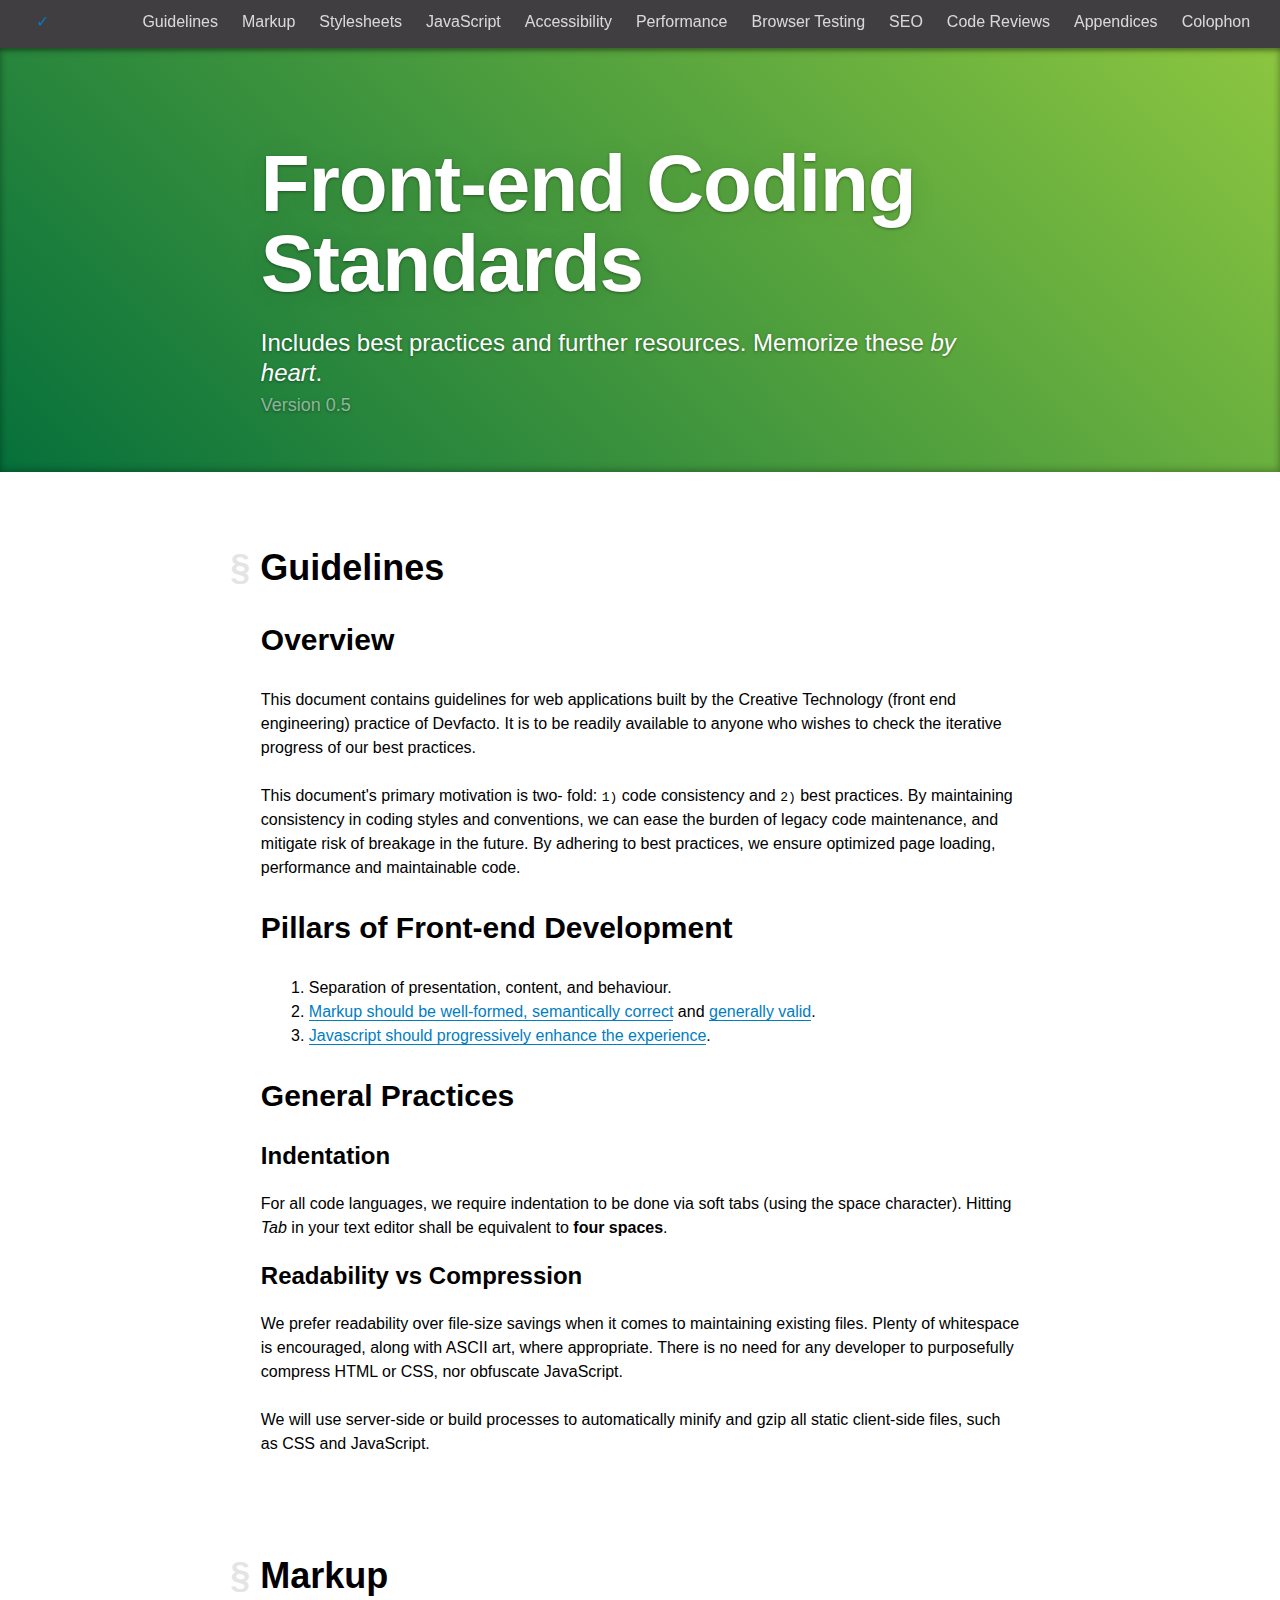
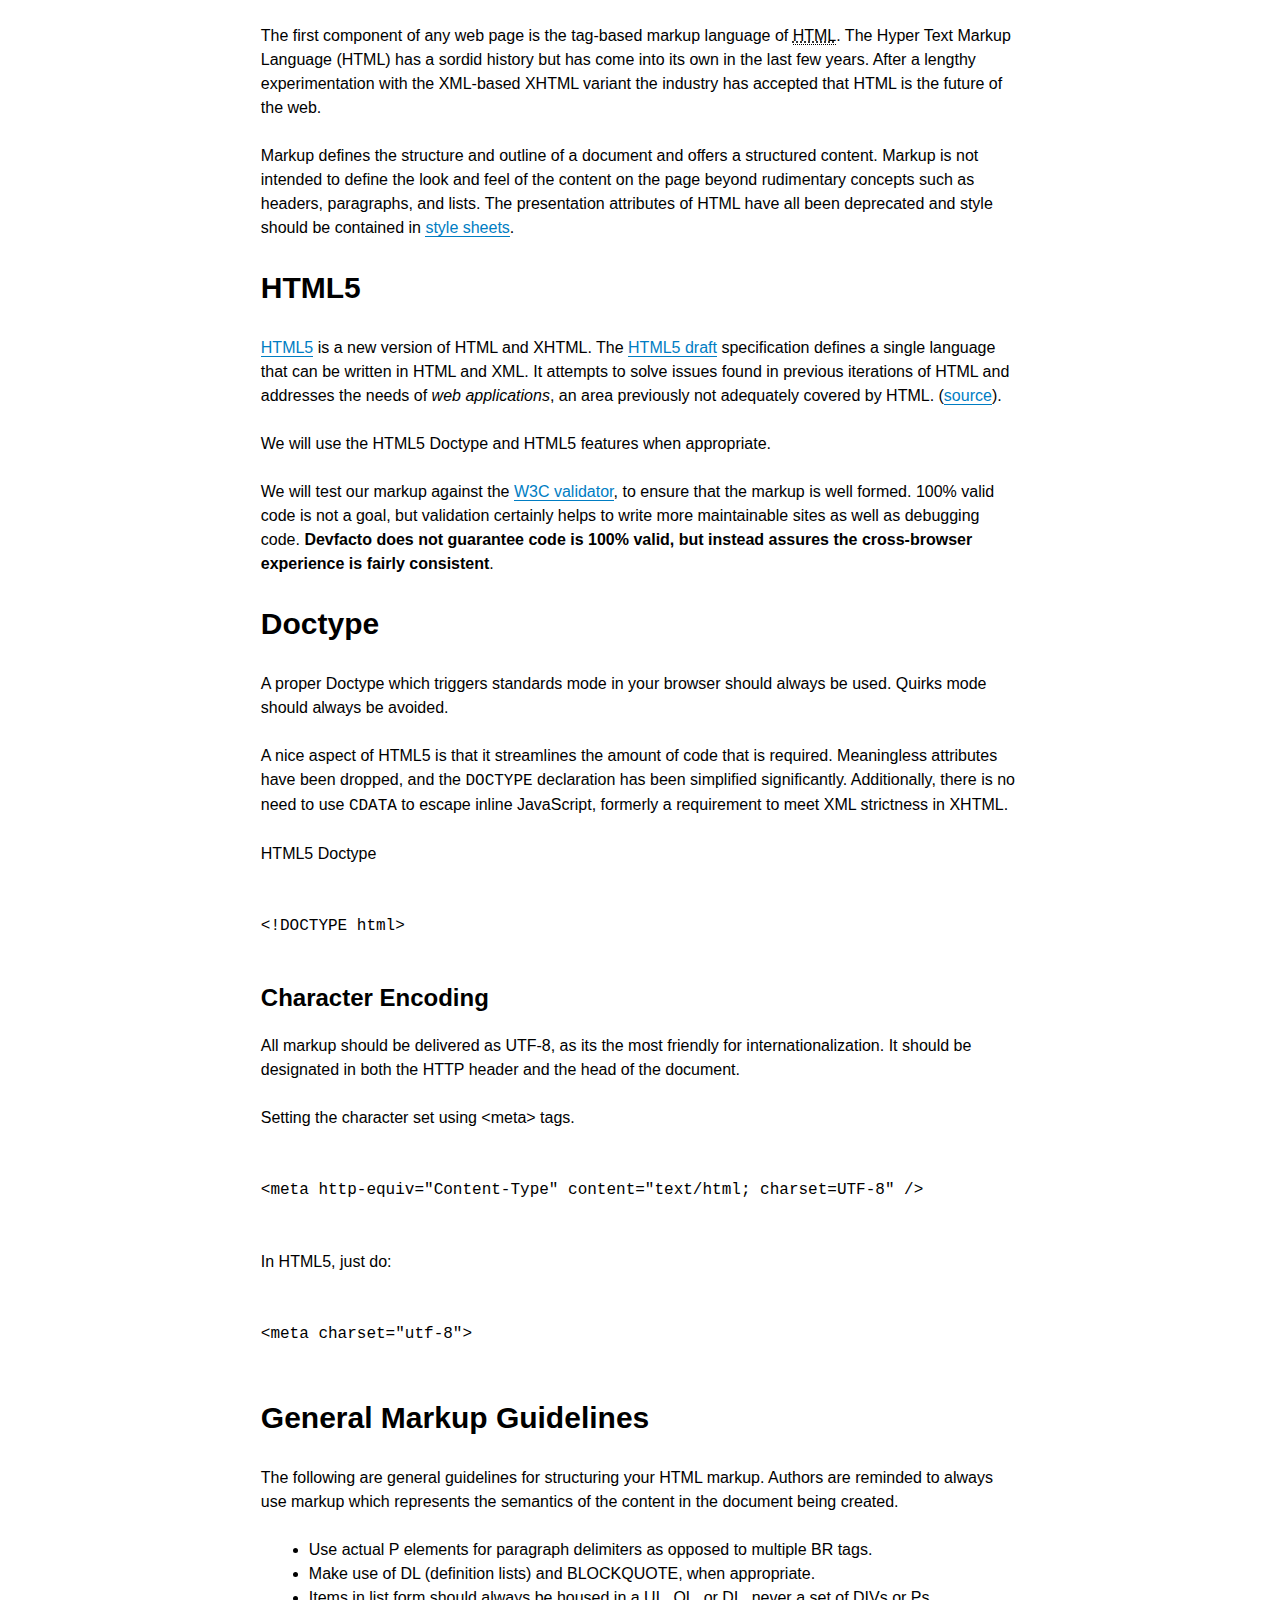
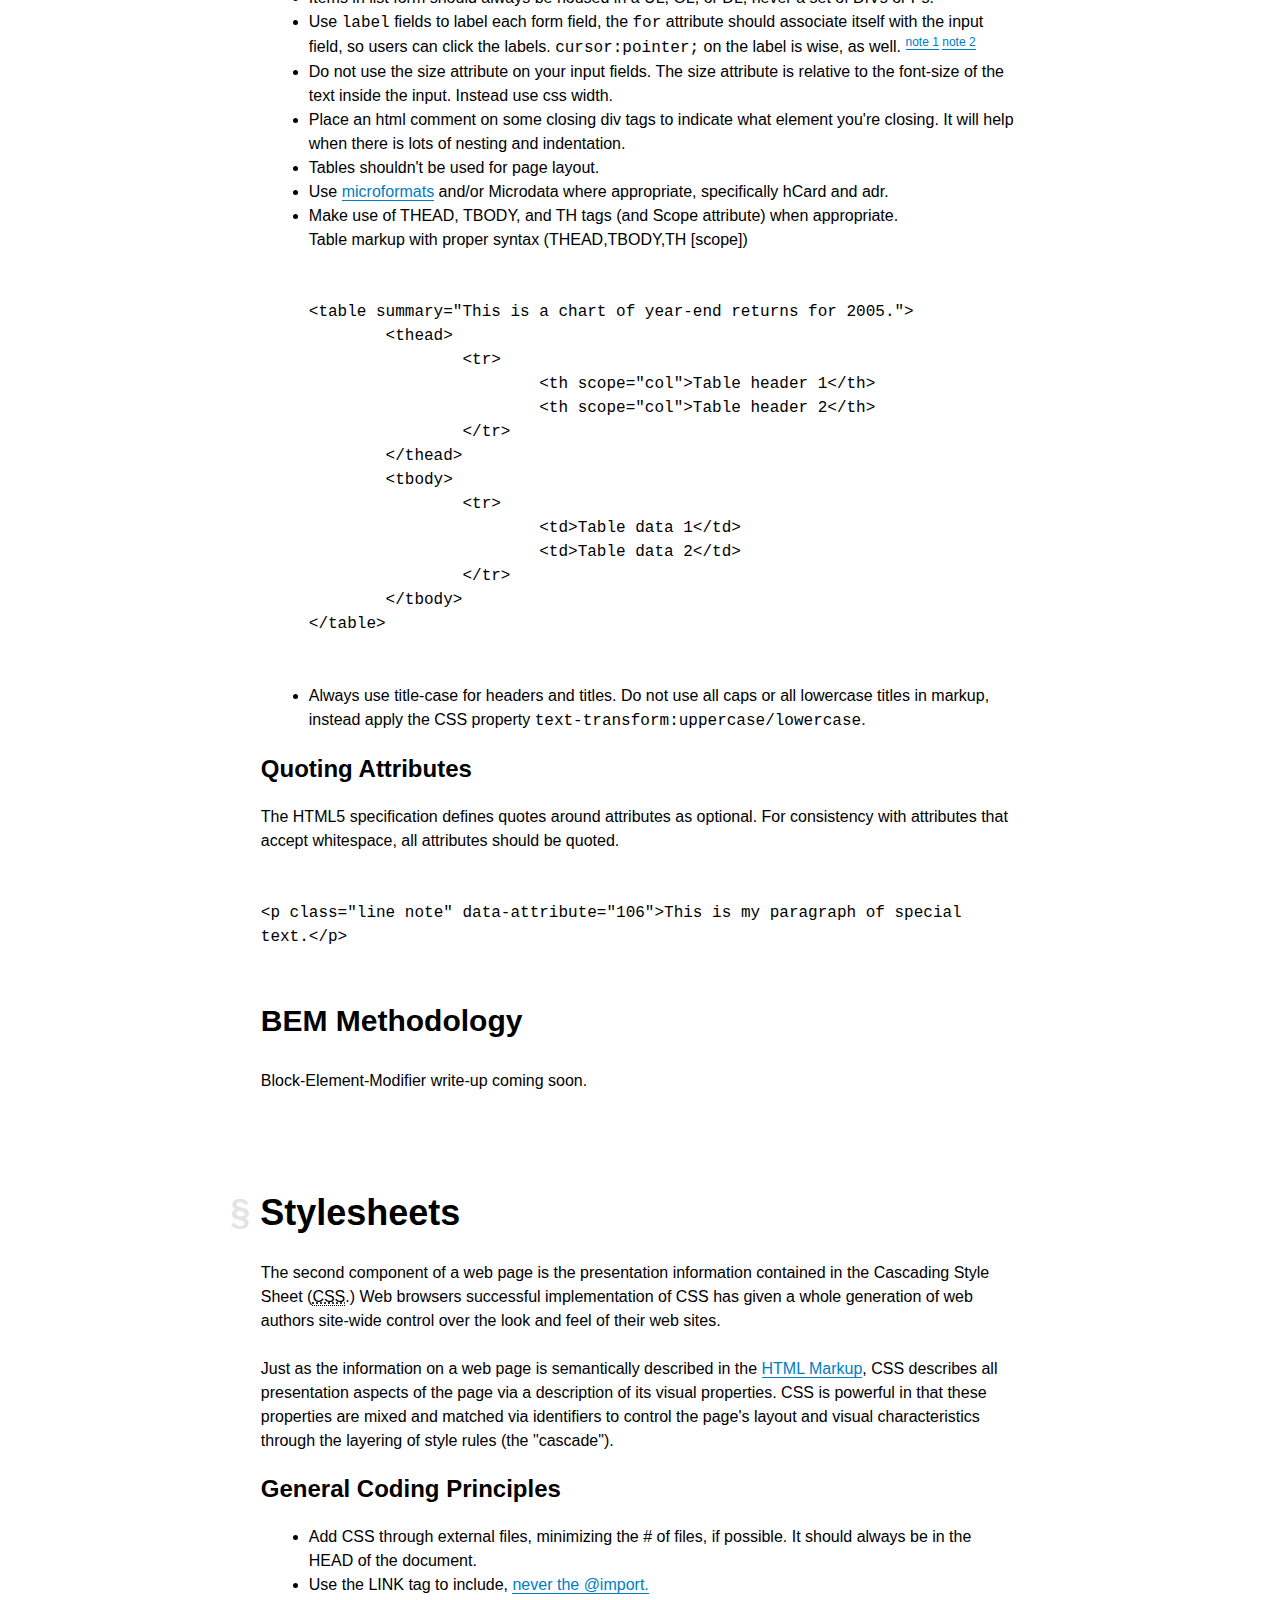
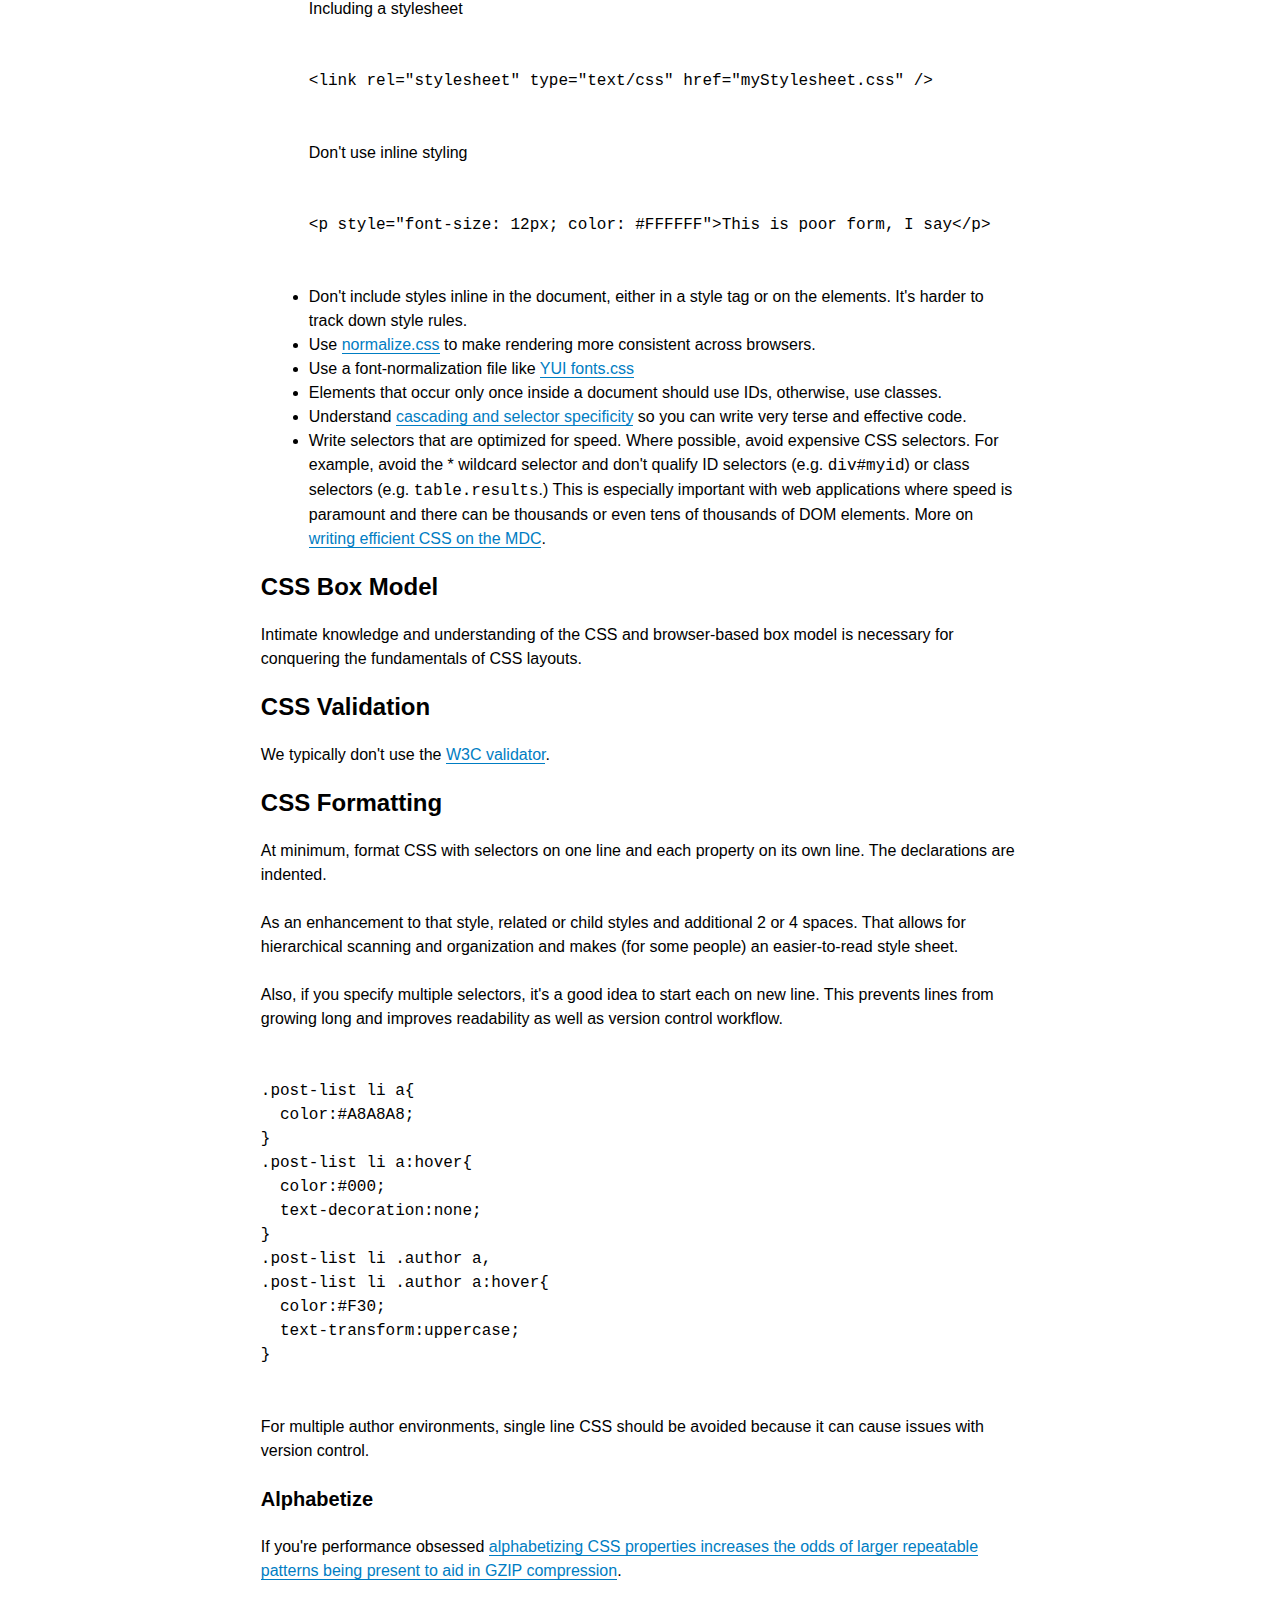
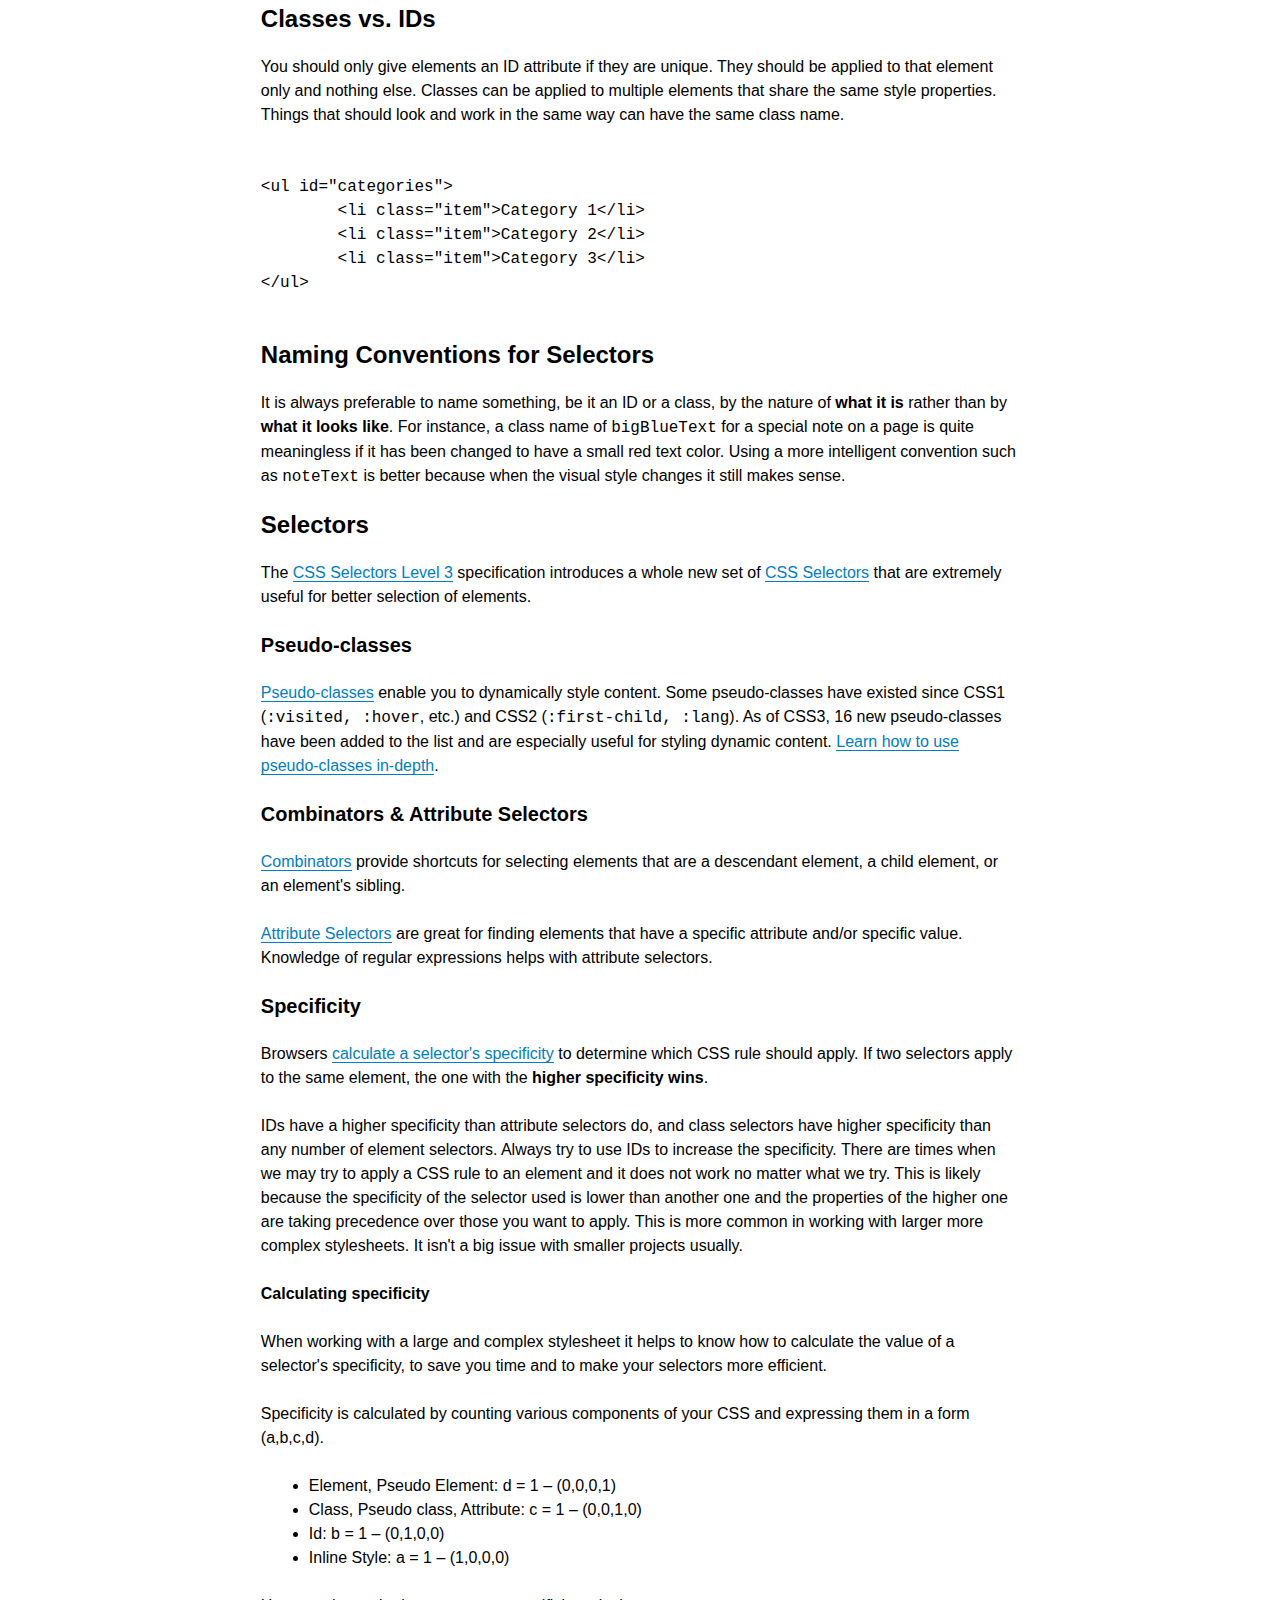
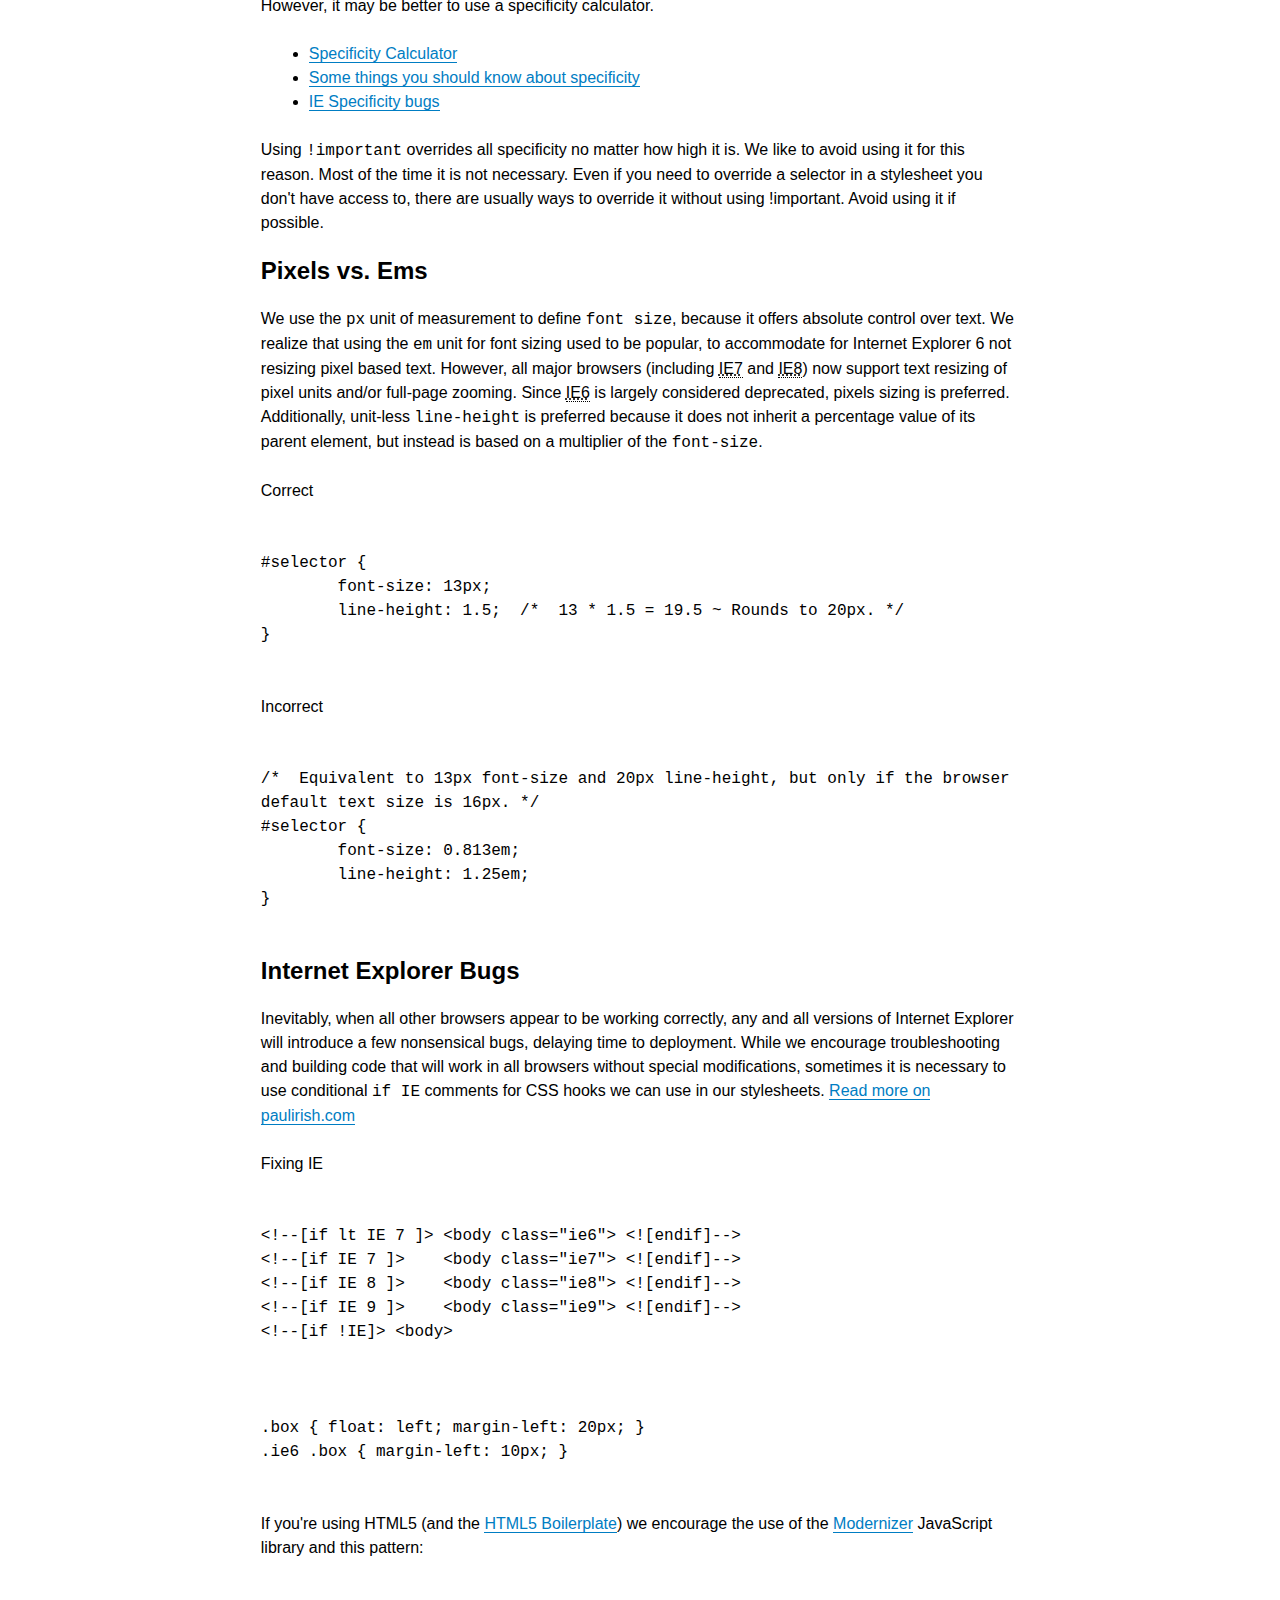
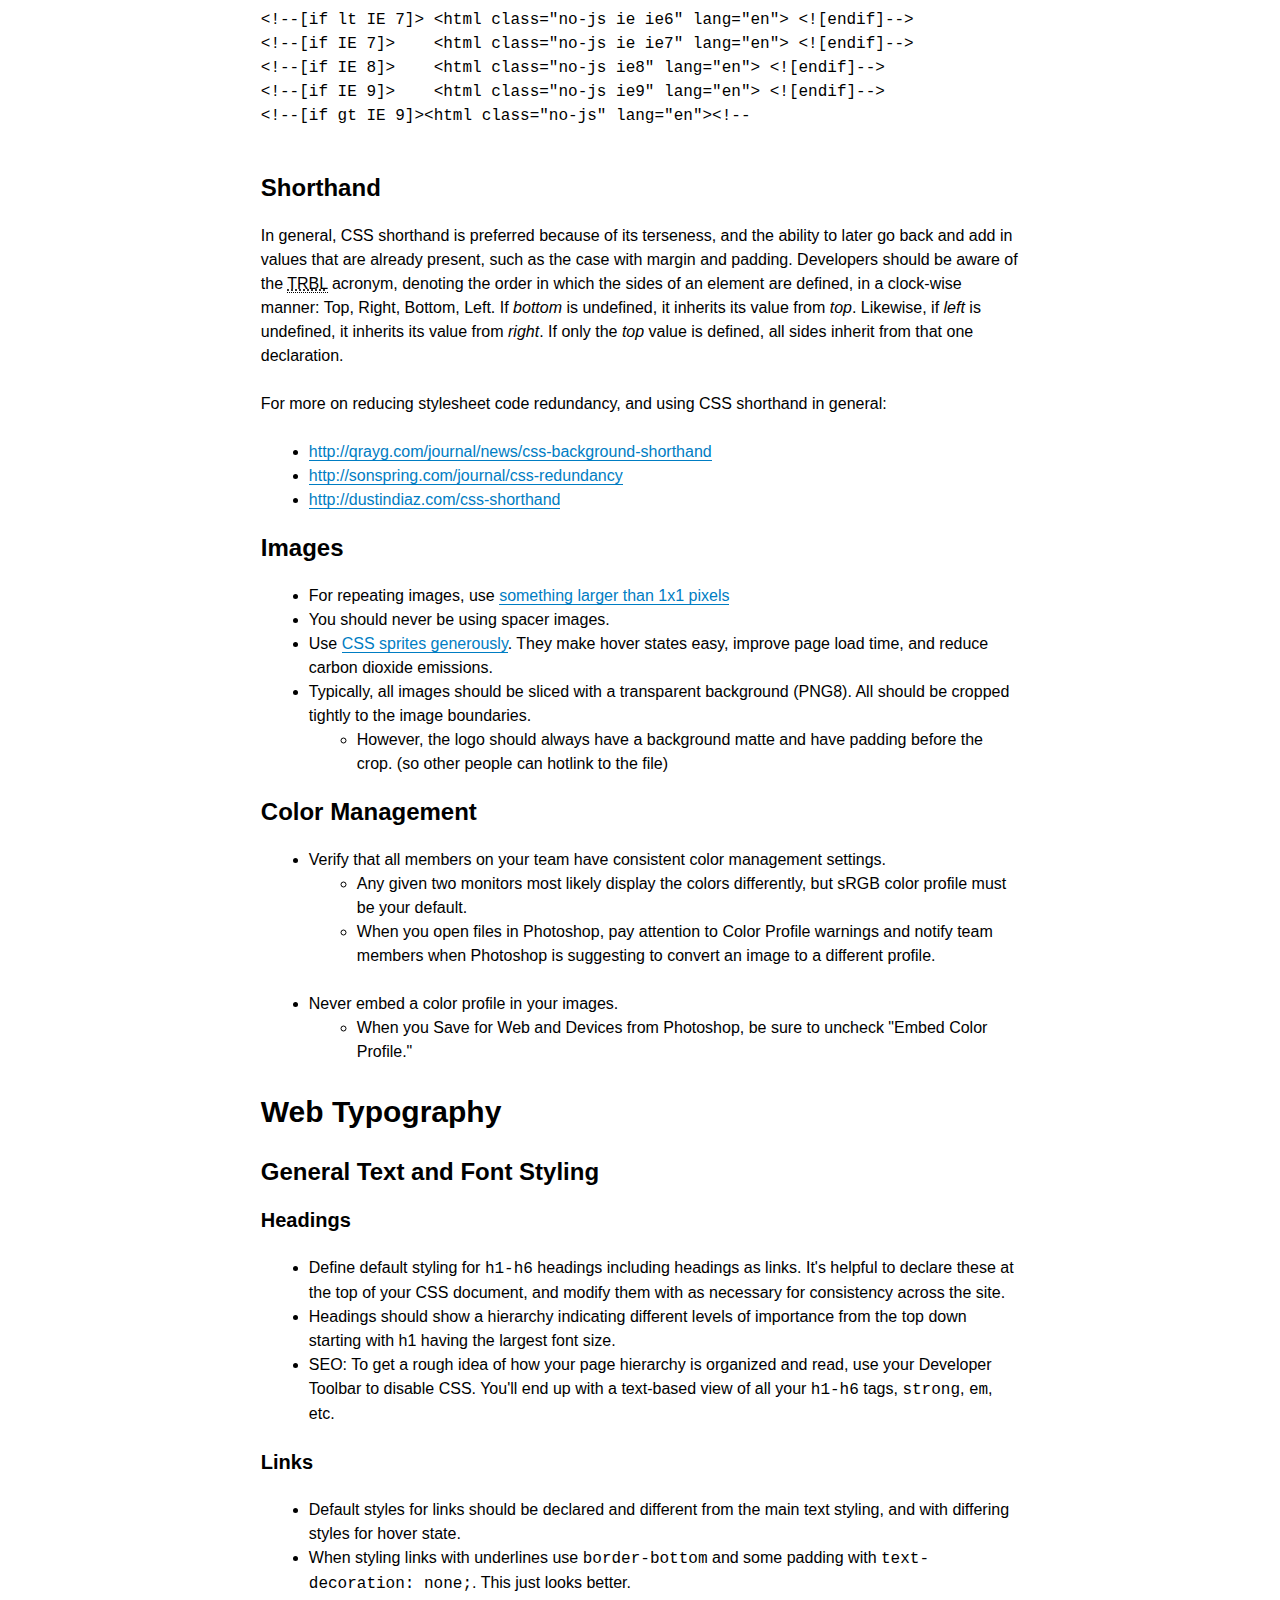
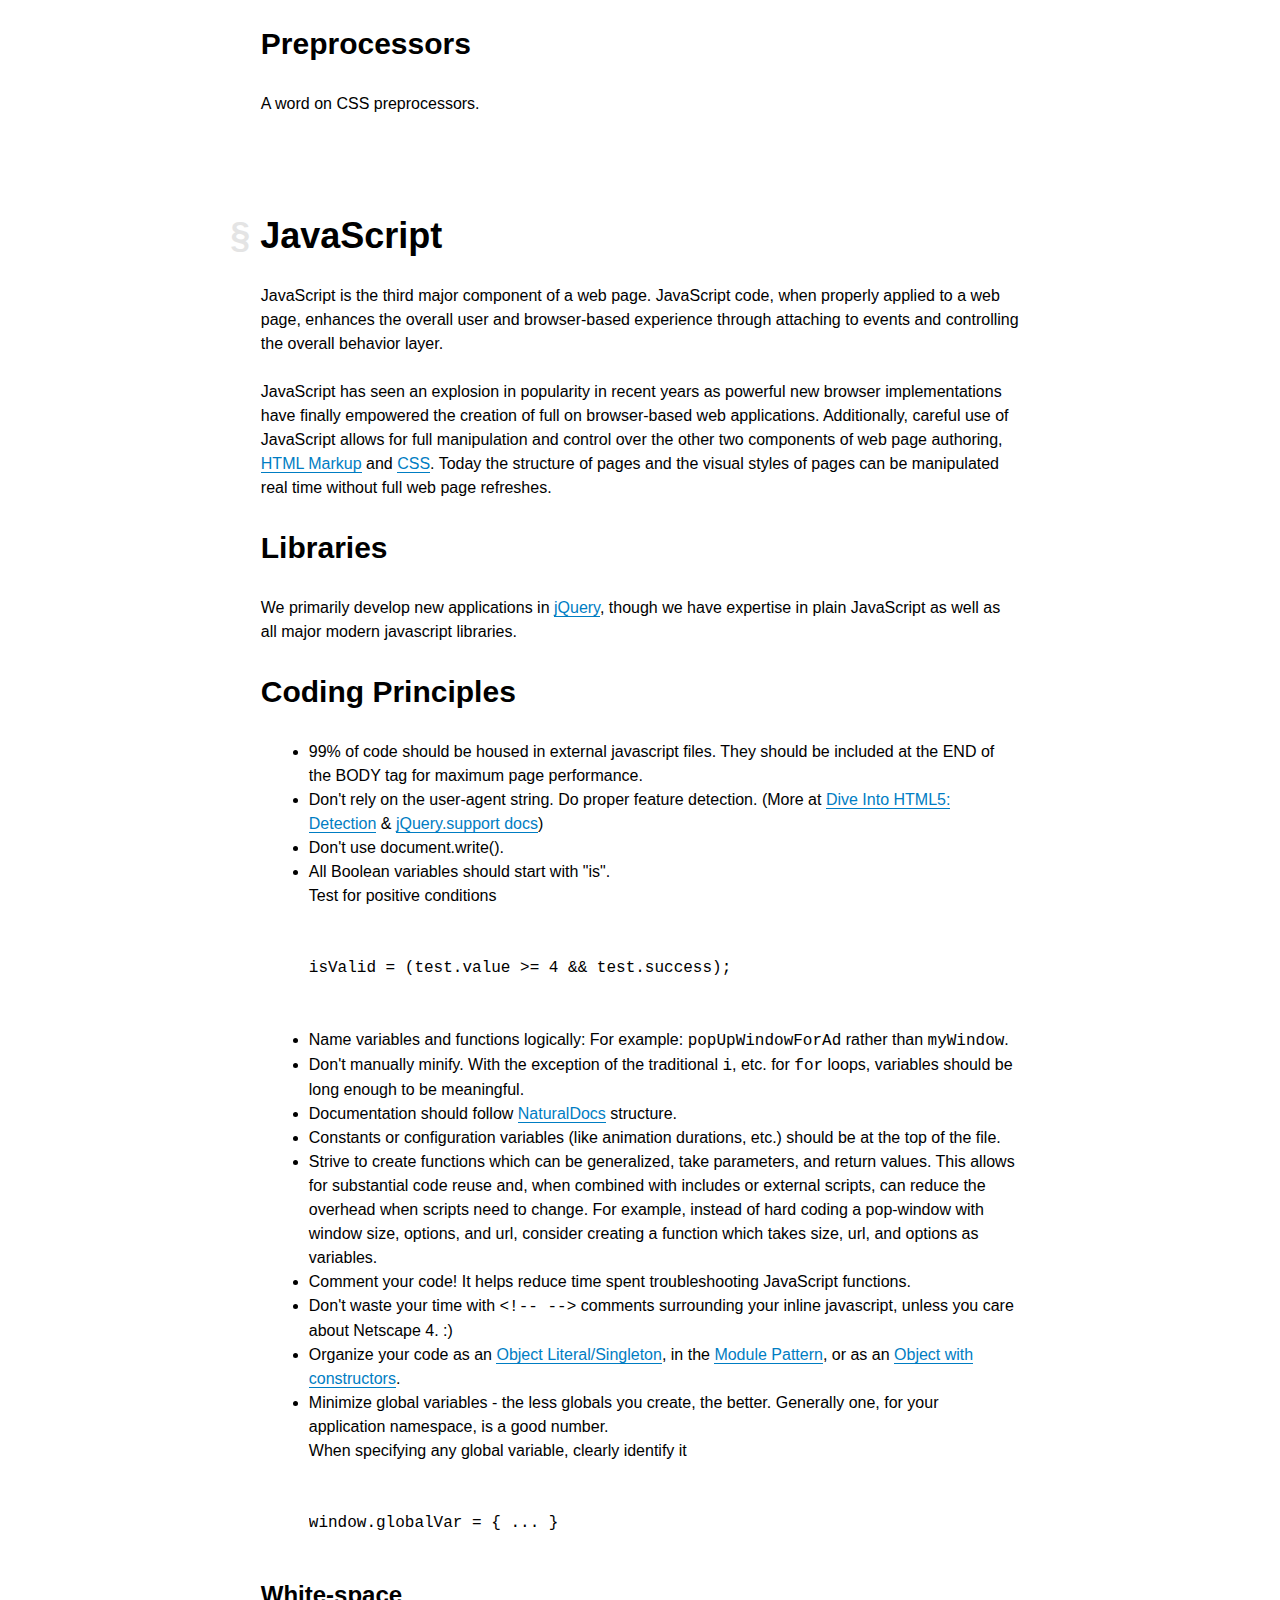
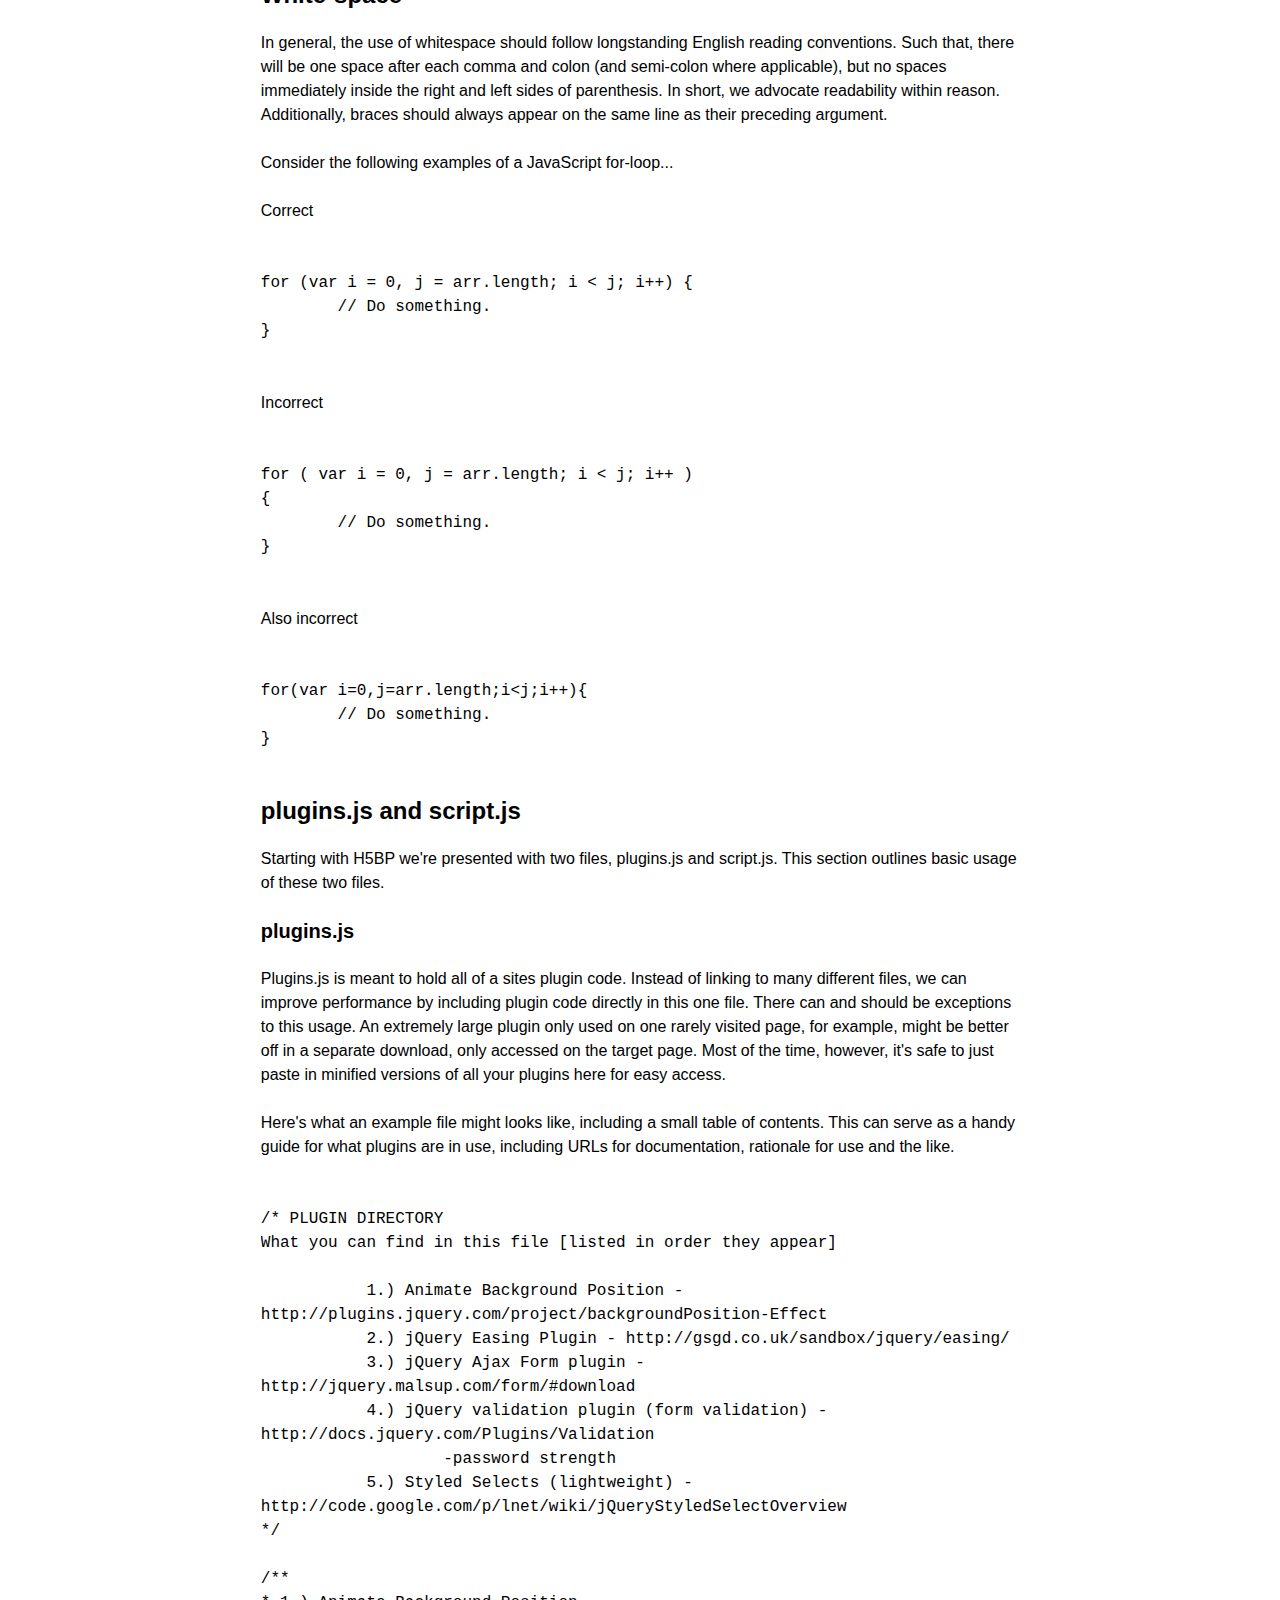
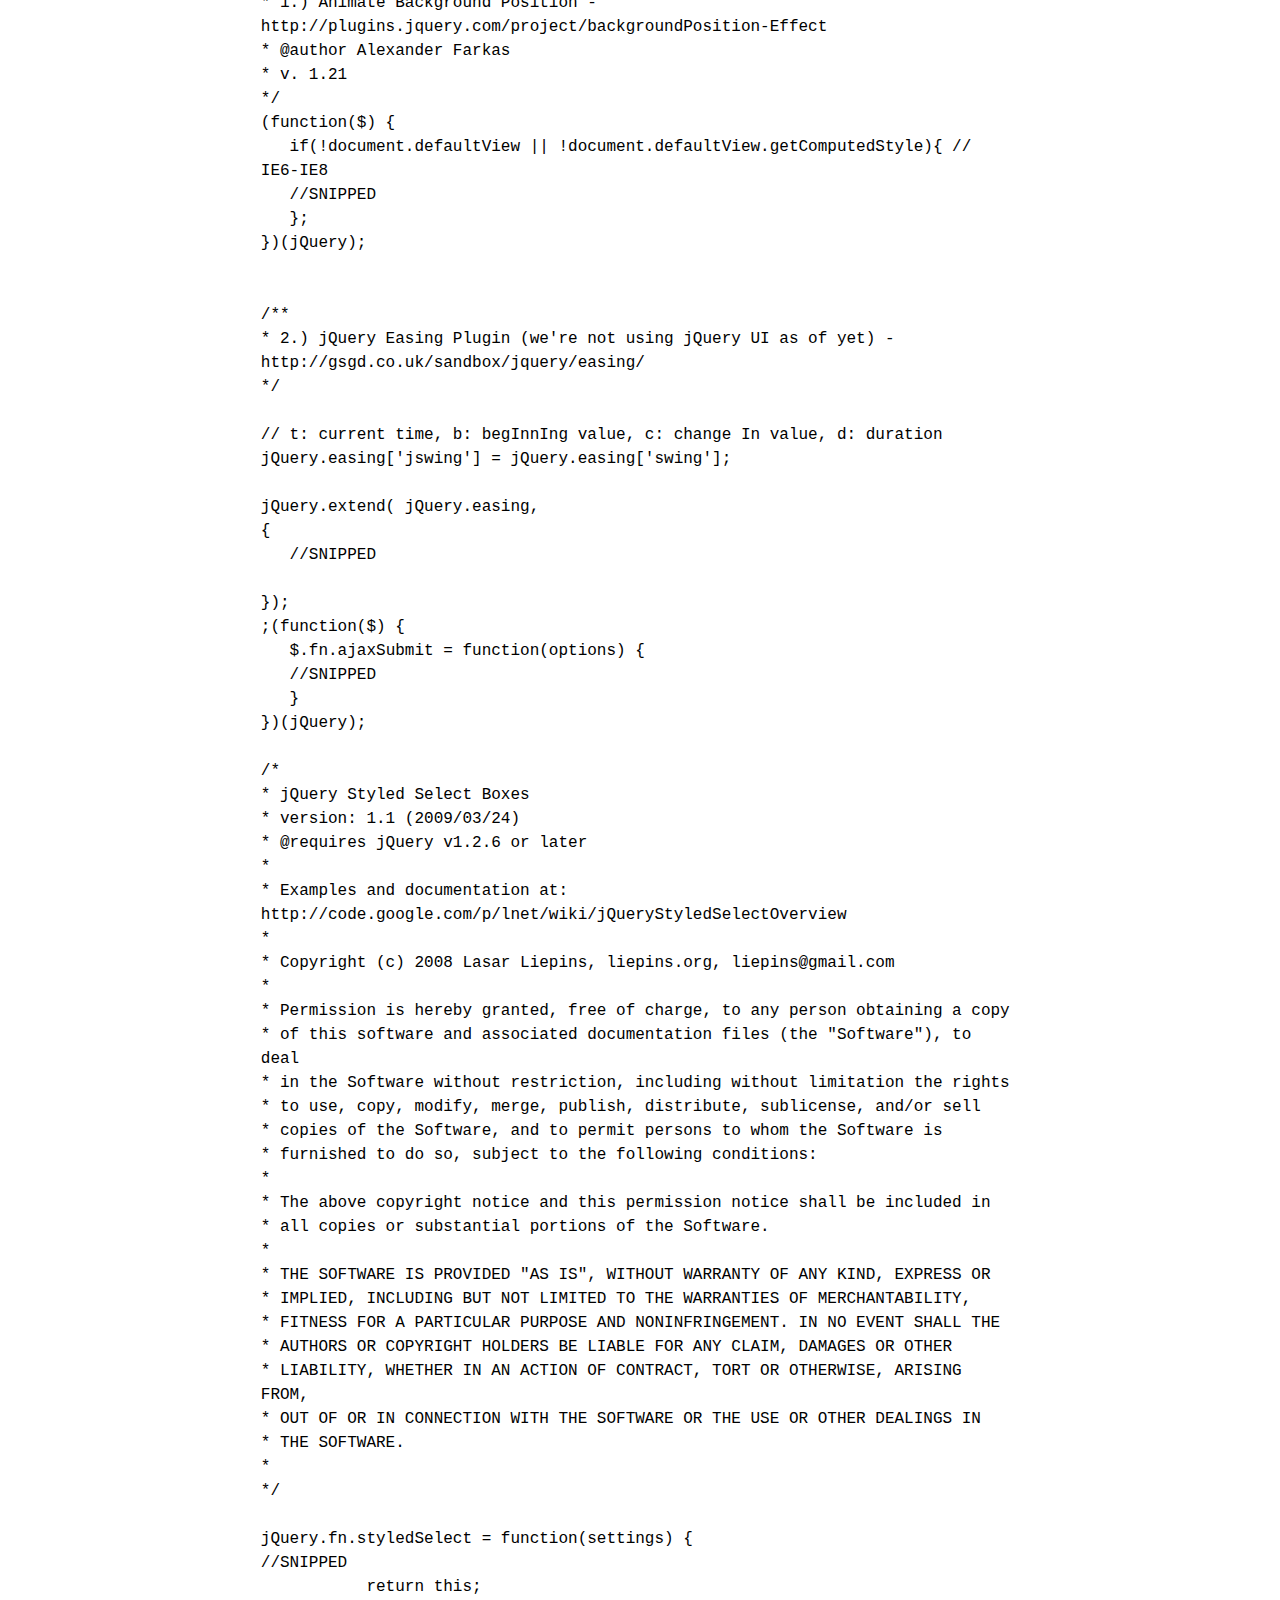
==== index.html @ 82d280e3 "First commit" ====
<!DOCTYPE html>
<html lang=en>
<head>
    <meta charset=UTF-8>
    <meta name=viewport content="width=device-width, minimum-scale=1.0, maximum-scale=1.0">
    
    <title>Front-end Code Standards | Devfacto Technologies</title>
    
    <link rel=stylesheet href=css/style.css>
    <link rel="stylesheet" id="open-sans-css" href="http://www.devfacto.com/wp-content/themes/wp-devfacto/stylesheets/fonts/stylesheet.css" media="all">
    
    <link rel="shortcut icon" href=http://inuitcss.com/icon.png>
    <link rel=apple-touch-icon-precomposed href=http://inuitcss.com/icon.png>
    <meta name=apple-mobile-web-app-title content="inuit.css">
</head>
<body>

<nav class="navbar">

  <div class="gw">
    <div class="g one-tenth">
    
      <a class="brand" href="#">&#10003;</a>
    
    </div>
  
    <div class="g nine-tenths">  
  
      <ul class="nav nav--block">
        <li><a class="nav__item" href="#_guidelines">Guidelines</a></li>
        <li><a class="nav__item" href="#_markup">Markup</a></li>
        <li><a class="nav__item" href="#_css">Stylesheets</a></li>
        <li><a class="nav__item" href="#_javascript">JavaScript</a></li>
        <li><a class="nav__item" href="#_accessibility">Accessibility</a></li>
        <li><a class="nav__item" href="#_performance">Performance</a></li>
        <li><a class="nav__item" href="#_testing">Browser Testing</a></li>
        <li><a class="nav__item" href="#_seo">SEO</a></li>
        <li><a class="nav__item" href="#_review">Code Reviews</a></li>
        <li><a class="nav__item" href="#_appendices">Appendices</a></li>
        <li><a class="nav__item" href="#_colophon">Colophon</a></li>
      </ul>
    
    </div>
  </div> <!-- /.gw -->
  
</nav>

<div data-spy="scroll" data-target="#navbarSticky" data-offset="0" class="scrollspy-example">

  <header class="jumbotron">
    <div class="gw">
      <div class="g six-tenths push--two-tenths">
      
    <h1>Front-end Coding Standards</h1>
    <p class="lead">Includes best practices and further resources. Memorize these <em>by heart</em>.<br>
    <span class="version">Version 0.5</span></p>
    
      </div>
    </div>
  </header>
  
  <section class="content__section" id="_guidelines">
    <div class="gw">
      <div class="g six-tenths push--two-tenths">
      
    <h1>Guidelines</h1>
    
    <h2>Overview</h2>

    <p>This document contains guidelines for web applications built by the Creative Technology (front end engineering) practice of Devfacto. It is to be readily available to anyone who wishes to check the iterative progress of our best practices.</p>
    
    <p>This document's primary motivation is two- fold: <tt>1)</tt> code consistency and <tt>2)</tt> best practices. By maintaining consistency in coding styles and conventions, we can ease the burden of legacy code maintenance, and mitigate risk of breakage in the future. By adhering to best practices, we ensure optimized page loading, performance and maintainable code.</p>
    
  	<h2>Pillars of Front-end Development</h2>
	
  	<ol>
  		<li>Separation of presentation, content, and behaviour.</li>
  		<li><a href="http://www.bbc.co.uk/guidelines/futuremedia/technical/semantic_markup.shtml">Markup should be well-formed, semantically correct</a> and <a href="#_appendix_a_validators">generally valid</a>.</li>
  		<li><a href="http://icant.co.uk/articles/pragmatic-progressive-enhancement/">Javascript should progressively enhance the experience</a>.</li>
  	</ol>
  	
  	
  	<h2>General Practices</h2>
  	
  	<h3>Indentation</h3>
  	
  	<p>For all code languages, we require indentation to be done via soft tabs (using the space character). Hitting <em>Tab</em> in your text editor shall be equivalent to <b>four spaces</b>.</p>
  	
  	
  	<h3>Readability vs Compression</h3>
  	
  	<p>We prefer readability over file-size savings when it comes to maintaining existing files. Plenty of whitespace is encouraged, along with ASCII art, where appropriate. There is no need for any developer to purposefully compress HTML or CSS, nor obfuscate JavaScript.</p>
  	
  	<p>We will use server-side or build processes to automatically minify and gzip all static client-side files, such as CSS and JavaScript.</p>
  	
      </div>
    </div>
  </section>
  
  <section class="content__section" id="_markup">
    <div class="gw">
      <div class="g six-tenths push--two-tenths">
      
    <h1>Markup</h1>
    
    <p>The first component of any web page is the tag-based markup language of <abbr title="HypterText Markup Language">HTML</abbr>. The Hyper Text Markup Language (HTML) has a sordid history but has come into its own in the last few years. After a lengthy experimentation with the XML-based  XHTML variant the industry has accepted that HTML is the future of the web.</p>
		
		<p>Markup defines the structure and outline of a document and offers a structured content. Markup is not intended to define the look and feel of the content on the page beyond rudimentary concepts such as headers, paragraphs, and lists. The presentation attributes of HTML have all been deprecated and style should be contained in <a href="#css">style sheets</a>.</p>
		
		
    <h2 id="_markup-html5">HTML5</h2>
    
    <p><a href="http://www.ibm.com/developerworks/library/wa-webstandards/index.html">HTML5</a> is a new version of HTML and XHTML. The <a href="http://www.w3.org/TR/html5/">HTML5 draft</a> specification defines a single language that can be written in HTML and XML. It attempts to solve issues found in previous iterations of HTML and addresses the needs of <em>web applications</em>, an area previously not adequately covered by HTML. (<a href="http://html5.org/">source</a>).</p>
	
  	<p>We will use the HTML5 Doctype and HTML5 features when appropriate.</p>
  	
  	<p>We will test our markup against the <a href="http://validator.w3.org/">W3C validator</a>, to ensure that the markup is well formed. 100% valid code is not a goal, but validation certainly helps to write more maintainable sites as well as debugging code. <b>Devfacto does not guarantee code is 100% valid, but instead assures the cross-browser experience is fairly consistent</b>.</p>
	
	
    <h2>Doctype</h2>
    
    <p>A proper Doctype which triggers standards mode in your browser should always be used. Quirks mode should always be avoided.</p>
	
  	<p>A nice aspect of HTML5 is that it streamlines the amount of code that is required. Meaningless attributes have been dropped, and the <code>DOCTYPE</code> declaration has been simplified significantly. Additionally, there is no need to use <code>CDATA</code> to escape inline JavaScript, formerly a requirement to meet XML strictness in XHTML.</p>
  	
  	<figure class="preCode">HTML5 Doctype</figure>
  	<pre><code>
&lt;!DOCTYPE html&gt;
  	</code></pre>
  	
  	<h3>Character Encoding</h3>
  
  	<p>All markup should be delivered as UTF-8, as its the most friendly for internationalization. It should be designated in both the HTTP header and the head of the document.</p>
  	
  	<p>Setting the character set using &lt;meta&gt; tags.</p>
  	<pre><code>
&lt;meta http-equiv="Content-Type" content="text/html; charset=UTF-8" /&gt;
  	</code></pre>
  	
  	<p>In HTML5, just do:</p>
  	<pre><code>
&lt;meta charset="utf-8"&gt;
  	</code></pre>
  	
  	
  	<h2>General Markup Guidelines</h2>

  	<p>The following are general guidelines for structuring your HTML markup. Authors are reminded to always use markup which represents the semantics of the content in the document being created.</p>
  	
  	<ul>
  		<li>Use actual P elements for paragraph delimiters as opposed to multiple BR tags.</li>
  		<li>Make use of DL (definition lists) and BLOCKQUOTE, when appropriate.</li>
  		<li>Items in list form should always be housed in a UL, OL, or DL, never a set of DIVs or Ps.</li>
  		<li>Use <code>label</code> fields to label each form field, the <code>for</code> attribute should associate itself with the input field, so users can click the labels. 
  			<code>cursor:pointer;</code> on the label is wise, as well. <sup><a href="http://www.accessifyforum.com/viewtopic.php?t=1926#14178">note 1</a> 
  			<a href="http://www.accessifyforum.com/viewtopic.php?t=6738">note 2</a></sup>
  		</li>
  		<li>Do not use the size attribute on your input fields. The size attribute is relative to the font-size of the text inside the input. Instead use css width.</li>
  		<li>Place an html comment on some closing div tags to indicate what element you're closing. It will help when there is lots of nesting and indentation.</li>
  		<li>Tables shouldn't be used for page layout.</li>
  		<li>Use <a href="http://en.wikipedia.org/wiki/Microformat">microformats</a> and/or Microdata where appropriate, specifically hCard and adr.</li>
  		<li>Make use of THEAD, TBODY, and TH tags (and Scope attribute) when appropriate.
  
  			<figure class="preCode">Table markup with proper syntax (THEAD,TBODY,TH [scope])</figure>
  			<pre><code>
&lt;table summary="This is a chart of year-end returns for 2005.">
	&lt;thead>
		&lt;tr>
			&lt;th scope="col">Table header 1&lt;/th>
			&lt;th scope="col">Table header 2&lt;/th>
		&lt;/tr>
	&lt;/thead>
	&lt;tbody>
		&lt;tr>
			&lt;td>Table data 1&lt;/td>
			&lt;td>Table data 2&lt;/td>
		&lt;/tr>
	&lt;/tbody>
&lt;/table>
  			</code></pre>
  		</li>
  	
  		<li>Always use title-case for headers and titles. Do not use all caps or all lowercase titles in markup, instead apply the CSS property <code>text-transform:uppercase/lowercase</code>.</li>
  	</ul>	
  
  	<h3>Quoting Attributes</h3>
  	
  	<p>The HTML5 specification defines quotes around attributes as optional. For consistency with attributes that accept whitespace, all attributes should be quoted. </p> 
  	
  	<pre><code>
&lt;p class="line note" data-attribute="106">This is my paragraph of special text.&lt;/p>
  	</code></pre>
	
	
    <h2>BEM Methodology</h2>
    
    <p>Block-Element-Modifier write-up coming soon.</p>

      </div>
    </div>
  </section>
  
  <section class="content__section" id="_css">
  <div class="gw">
      <div class="g six-tenths push--two-tenths">
      
    <h1>Stylesheets</h1>
    
		<p>The second component of a web page is the presentation information contained in the Cascading Style Sheet (<abbr title="Cascading Style Sheets">CSS</abbr>.) Web browsers successful implementation of CSS has given a whole generation of web authors site-wide control over the look and feel of their web sites.</p>
  
		<p>Just as the information on a web page is semantically described in the <a href="#markup">HTML Markup</a>, CSS describes all presentation aspects of the page via a description of its visual properties. CSS is powerful in that these properties are mixed and matched via identifiers to control the page's layout and visual characteristics through the layering of style rules (the "cascade").</p>
  
  	<h3>General Coding Principles</h3>
  
  	<ul>
  		<li>Add CSS through external files, minimizing the # of files, if possible. It should always be in the HEAD of the document.</li>
  		<li>Use the LINK tag to include, <a href="http://blog.amodernfable.com/2008/01/21/thoughts-on-linking-to-stylesheets/">never the @import.</a>
  
  			<figure class="preCode">Including a stylesheet</figure>
  			<pre><code>
&lt;link rel="stylesheet" type="text/css" href="myStylesheet.css" />
  			</code></pre>
  
  			<figure class="preCode">Don't use inline styling</figure>
  			<pre><code>
&lt;p style="font-size: 12px; color: #FFFFFF">This is poor form, I say&lt;/p>
  			</code></pre>
  
  			</li>
  
  		<li>Don't include styles inline in the document, either in a style tag or on the elements. It's harder to track down style rules.</li>	
  		<li>Use <a href="http://necolas.github.com/normalize.css/">normalize.css</a> to make rendering more consistent across browsers.</li>
  		<li>Use a font-normalization file like <a href="http://developer.yahoo.com/yui/fonts/">YUI fonts.css</a></li>	
  		<li>Elements that occur only once inside a document should use IDs, otherwise, use classes.</li>
  		<li>Understand <a href="http://www.stuffandnonsense.co.uk/archives/css_specificity_wars.html">cascading and selector specificity</a> so you can write very terse and effective code.</li>
  		<li>Write selectors that are optimized for speed. Where possible, avoid expensive CSS selectors. For example, avoid the * wildcard selector and don't qualify ID selectors (e.g. <code>div#myid</code>) or class selectors (e.g. <code>table.results</code>.)  This is especially important with web applications where speed is paramount and there can be thousands or even tens of thousands of DOM elements. More on <a href="https://developer.mozilla.org/en/Writing_Efficient_CSS">writing efficient CSS on the MDC</a>.</li>
  	</ul>
  
  	<h3>CSS Box Model</h3>
  
  	<p>Intimate knowledge and understanding of the CSS and browser-based box model is necessary for conquering the fundamentals of CSS layouts.</p>
  
  	<!--
<figure class="extra">
  		<img src="img/box_model.png" alt="CSS Box Model" title="CSS Box Model" />
  		<figcaption><small>3D CSS Box Model</small> diagram by <a href="http://hicksdesign.co.uk/boxmodel/">Jon Hicks</a>.</small></figcaption>
  	</figure>
-->
  
  	<h3>CSS Validation</h3>
  
  	<p>We typically don't use the <a href="http://jigsaw.w3.org/css-validator/">W3C validator</a>.</p>

  
  	<h3>CSS Formatting</h3>
  
  	<p>At minimum, format CSS with selectors on one line and each property on its own line. The declarations are indented. </p>
  	<p>As an enhancement to that style, related or child styles and additional 2 or 4 spaces. That allows for hierarchical scanning and organization and makes (for some people) an easier-to-read style sheet.</p>
  	<p>Also, if you specify multiple selectors, it's a good idea to start each on new line. This prevents lines from growing long and improves readability as well as version control workflow.</p>
      <pre><code>
.post-list li a{
  color:#A8A8A8;
}
.post-list li a:hover{
  color:#000;
  text-decoration:none;
}
.post-list li .author a, 
.post-list li .author a:hover{
  color:#F30;
  text-transform:uppercase;
}
      </code></pre>
      
    <p>For multiple author environments, single line CSS should be avoided because it can cause issues with version control. </p>
  	
  	<h4>Alphabetize</h4>
    
    <p>If you're performance obsessed <a href="http://www.barryvan.com.au/2009/08/css-minifier-and-alphabetiser/">alphabetizing CSS properties increases the odds of larger repeatable patterns being present to aid in GZIP compression</a>. </p> 
    
    <h3>Classes vs. IDs</h3>
  
  	<p>You should only give elements an ID attribute if they are unique. They should be applied to that element only and nothing else. Classes can be applied to multiple elements that share the same style properties. Things that should look and work in the same way can have the same class name.</p>
  
  	<pre><code>
&lt;ul id="categories">
	&lt;li class="item">Category 1&lt;/li>
	&lt;li class="item">Category 2&lt;/li>
	&lt;li class="item">Category 3&lt;/li>
&lt;/ul>
  	</code></pre>
  
  	<h3>Naming Conventions for Selectors</h3>
  
  	<p>It is always preferable to name something, be it an ID or a class, by the nature of <strong>what it is</strong> rather than by <strong>what it looks like</strong>. For instance, a class name of <code>bigBlueText</code> for a special note on a page is quite meaningless if it has been changed to have a small red text color. Using a more intelligent convention such as <code>noteText</code> is better because when the  visual style changes it still makes sense.</p>
  
  
  	<h3>Selectors</h3>
  
  	<p>The <a href="http://www.w3.org/TR/2009/PR-css3-selectors-20091215/">CSS Selectors Level 3</a> specification introduces a whole new set of <a href="http://www.w3.org/TR/css3-selectors/#selectors">CSS Selectors</a> that are extremely useful for better selection of elements.</p>
  
  
  	<h4>Pseudo-classes</h4>
  
  	<p><a href="http://www.w3.org/TR/css3-selectors/#pseudo-classes">Pseudo-classes</a> enable you to dynamically style content. Some pseudo-classes have existed since CSS1 (<code>:visited, :hover</code>, etc.) and CSS2 (<code>:first-child, :lang</code>). As of CSS3, 16 new pseudo-classes have been added to the list and are especially useful for styling dynamic content. <a href="http://www.smashingmagazine.com/2011/03/30/how-to-use-css3-pseudo-classes/">Learn how to use pseudo-classes in-depth</a>.</p>
  
  
  	<h4>Combinators &amp; Attribute Selectors</h4>
  
  	<p><a href="http://www.w3.org/TR/css3-selectors/#combinators">Combinators</a> provide shortcuts for selecting elements that are a descendant element, a child element, or an element's sibling.</p>
  
  	<p><a href="http://www.w3.org/TR/css3-selectors/#attribute-selectors">Attribute Selectors</a> are great for finding elements that have a specific attribute and/or specific value. Knowledge of regular expressions helps with attribute selectors. </p>
  
  
  
  <h4>Specificity</h4>
  
  	<p>Browsers <a href="http://www.w3.org/TR/2009/PR-css3-selectors-20091215/">calculate a selector's specificity</a> to determine which CSS rule should apply. If two selectors apply to the same element, the one with the <strong>higher specificity wins</strong>.</p>
  
  	<p>IDs have a higher specificity than attribute selectors do, and class selectors have higher specificity than any number of element selectors. Always try to use IDs to increase the specificity. There are times when we may try to apply a CSS rule to an element and it does not work no matter what we try. This is likely because the specificity of the selector used is lower than another one and the properties of the higher one are taking precedence over those you want to apply. This is more common in working with larger more complex stylesheets. It isn't a big issue with smaller projects usually.</p>
  
  	<h5>Calculating specificity</h5>
  
  	<p>When working with a large and complex stylesheet it helps to know how to calculate the value of a selector's specificity, to save you time and to make your selectors more efficient.</p>
  
  	<p>Specificity is calculated by counting various components of your CSS and expressing them in a form (a,b,c,d).</p>
  
  	<ul>
  		<li>Element, Pseudo Element: d = 1 – (0,0,0,1)</li>
  		<li>Class, Pseudo class, Attribute: c = 1 – (0,0,1,0)</li>
  		<li>Id: b = 1 – (0,1,0,0)</li>
  		<li>Inline Style: a = 1 – (1,0,0,0)</li>
  	</ul>
  
  	<p>However, it may be better to use a specificity calculator.</p>
  
  	<ul>
  		<li><a href="">Specificity Calculator</a></li>
  		<li><a href="http://www.smashingmagazine.com/2007/07/27/css-specificity-things-you-should-know/">Some things you should know about specificity</a></li>
  		<li><a href="http://www.brunildo.org/test/IEASpec.html#a">IE Specificity bugs</a></li>
  	</ul>
  
  	<p>Using <code>!important</code> overrides all specificity no matter how high it is. We like to avoid using it for this reason. Most of the time it is not necessary. Even if you need to override a selector in a stylesheet you don't have access to, there are usually ways to override it without using !important. Avoid using it if possible.</p>
  
  
  	<h3>Pixels vs. Ems</h3>
  
  	<p>We use the <code>px</code> unit of measurement to define <code>font size</code>, because it offers absolute control over text. We realize that using the <code>em</code> unit for font sizing used to be popular, to accommodate for Internet Explorer 6 not resizing pixel based text. However, all major browsers (including <abbr title="Internet Explorer 7">IE7</abbr> and <abbr title="Internet Explorer 8">IE8</abbr>) now support text resizing of pixel units and/or full-page zooming. Since <abbr title="Internet Explorer 6">IE6</abbr> is largely considered deprecated, pixels sizing is preferred. Additionally, unit-less <code>line-height</code> is preferred because it does not inherit a percentage value of its parent element, but instead is based on a multiplier of the <code>font-size</code>.</p>
  
  
  	<figure class="preCode">Correct</figure>
  	<pre><code>
#selector {
	font-size: 13px;
	line-height: 1.5;  /*  13 * 1.5 = 19.5 ~ Rounds to 20px. */
}
  	</code></pre>
  
  	<figure class="preCode">Incorrect</figure>
  	<pre><code>
/*  Equivalent to 13px font-size and 20px line-height, but only if the browser default text size is 16px. */
#selector {
	font-size: 0.813em;
	line-height: 1.25em;
}
  	</code></pre>
  
  
  	<h3>Internet Explorer Bugs</h3>
  
  	<p>Inevitably, when all other browsers appear to be working correctly, any and all versions of Internet Explorer will introduce a few nonsensical bugs, delaying time to deployment. While we encourage troubleshooting and building code that will work in all browsers without special modifications, sometimes it is necessary to use conditional <code>if IE</code> comments for CSS hooks we can use in our stylesheets. <a href="http://paulirish.com/2008/conditional-stylesheets-vs-css-hacks-answer-neither/">Read more on paulirish.com</a></p>
  
  
  	<figure class="preCode">Fixing IE</figure>
  	<pre><code>
&lt;!--[if lt IE 7 ]> &lt;body class="ie6"> &lt;![endif]-->
&lt;!--[if IE 7 ]>    &lt;body class="ie7"> &lt;![endif]-->
&lt;!--[if IE 8 ]>    &lt;body class="ie8"> &lt;![endif]-->
&lt;!--[if IE 9 ]>    &lt;body class="ie9"> &lt;![endif]-->
&lt;!--[if !IE]><!--> &lt;body> <!--<![endif]-->
  	</code></pre>
  
  	<pre><code>
.box { float: left; margin-left: 20px; }
.ie6 .box { margin-left: 10px; }
  	</code></pre>
  
  	<p>If you're using HTML5 (and the <a href="#h5bp">HTML5 Boilerplate</a>) we encourage the use of the <a href="http://www.modernizr.com/">Modernizer</a> JavaScript library and this pattern:</p>

  	<pre><code>
&lt;!--[if lt IE 7]> &lt;html class="no-js ie ie6" lang="en"> &lt;![endif]-->
&lt;!--[if IE 7]>    &lt;html class="no-js ie ie7" lang="en"> &lt;![endif]-->
&lt;!--[if IE 8]>    &lt;html class="no-js ie8" lang="en"> &lt;![endif]-->
&lt;!--[if IE 9]>    &lt;html class="no-js ie9" lang="en"> &lt;![endif]-->
&lt;!--[if gt IE 9]><!-->&lt;html class="no-js" lang="en">&lt;!--<![endif]-->
  	</code></pre>
  
    <h3>Shorthand</h3>
  
  	<p>In general, CSS shorthand is preferred because of its terseness, and the ability to later go back and add in values that are already present, such as the case with margin and padding. Developers should be aware of the <abbr title="Top Right Bottom Left">TRBL</abbr> acronym, denoting the order in which the sides of an element are defined, in a clock-wise manner: Top, Right, Bottom, Left. If <em>bottom</em> is undefined, it inherits its value from <em>top</em>. Likewise, if <em>left</em> is undefined, it inherits its value from <em>right</em>. If only the <em>top</em> value is defined, all sides inherit from that one declaration.</p>
  
  	<p class="normalize">For more on reducing stylesheet code redundancy, and using CSS shorthand in general:</p>
  
  	<ul>
  		<li><a href="http://qrayg.com/journal/news/css-background-shorthand">http://qrayg.com/journal/news/css-background-shorthand</a></li>
  		<li><a href="http://sonspring.com/journal/css-redundancy">http://sonspring.com/journal/css-redundancy</a></li>
  		<li><a href="http://dustindiaz.com/css-shorthand">http://dustindiaz.com/css-shorthand</a></li>
  	</ul>
  
  	<h3>Images</h3>
  
  	<ul>
  		<li>For repeating images, use <a href="http://www.iandevlin.com/blog/2010/03/webdev/fading-issue-with-repeating-background-transparent-image-in-internet-explorer">something larger than 1x1 pixels</a></li>
  		<li>You should never be using spacer images.</li>
  		<li>Use <a href="#_leverage_css_sprites">CSS sprites generously</a>. They make hover states easy, improve page load time, and reduce carbon dioxide emissions.</li>
  
  		<li>Typically, all images should be sliced with a transparent background (PNG8). All should be cropped tightly to the image boundaries.
  			<ul>
  				<li>However, the logo should always have a background matte and have padding before the crop. (so other people can hotlink to the file)</li>
  			</ul>
  		</li>
  	</ul>
  	
    <h3>Color Management</h3>

    <ul>
      <li>Verify that all members on your team have consistent color management settings.</li>
        <ul>
          <li>Any given two monitors most likely display the colors differently, but sRGB color profile must be your default.</li>
          <li>When you open files in Photoshop, pay attention to Color Profile warnings and notify team members when Photoshop is suggesting to convert an image to a different profile.</li> 
  			</ul>
      <li>Never embed a color profile in your images.
        <ul>
  				<li>When you Save for Web and Devices from Photoshop, be sure to uncheck &quot;Embed Color Profile.&quot;</li>
  			</ul>
			</li>
    </ul>
   	
	
    <h2>Web Typography</h2>
    
  	<h3>General Text and Font Styling</h3>
  
  	<h4>Headings</h4>
  
  	<ul>
  		<li>Define default styling for <code>h1-h6</code> headings including headings as links. It's helpful to declare these at the top of your CSS document, and modify them with as necessary for consistency across the site.</li>
  		<li>Headings should show a hierarchy indicating different levels of importance from the top down starting with h1 having the largest font size.</li>
  		<li>SEO: To get a rough idea of how your page hierarchy is organized and read, use your Developer Toolbar to disable CSS. You'll end up with a text-based view of all your <code>h1-h6</code> tags, <code>strong</code>, <code>em</code>, etc.</li>
  	</ul>
  
  	<h4>Links</h4>
  
  	<ul>
  		<li>Default styles for links should be declared and different from the main text styling, and with differing styles for hover state.</li>
  		<li>When styling links with underlines use <code>border-bottom</code> and some padding with <code>text-decoration: none;</code>. This just looks better.</li>
  	</ul>

    <h2>Preprocessors</h2>
    
    <p>A word on CSS preprocessors.</p>
    
      </div>
    </div>
  </section>
  
  <section class="content__section" id="_javascript">
    <div class="gw">
      <div class="g six-tenths push--two-tenths">
      
    <h1>JavaScript</h1>
    
    <p>JavaScript is the third major component of a web page. JavaScript code, when properly applied to a web page, enhances the overall user and browser-based experience through attaching to events and controlling the overall behavior layer.</p>

		<p>JavaScript has seen an explosion in popularity in recent years as powerful new browser implementations have finally empowered the creation of full on browser-based web applications. Additionally, careful use of JavaScript allows for full manipulation and control over the other two components of web page authoring, <a href="#markup">HTML Markup</a> and <a href="#css">CSS</a>. Today the structure of pages and the visual styles of pages can be manipulated real time without full web page refreshes.</p>
	
    <h2>Libraries</h2>
    
    <p class="normalize">We primarily develop new applications in <a href="http://api.jquery.com/">jQuery</a>, though we have expertise in plain JavaScript as well as all major modern javascript libraries.</p>

    <h2>Coding Principles</h2>
    
    <ul>
  		<li>99% of code should be housed in external javascript files. They should be included at the END of the BODY tag for maximum page performance.</li>
  		<li>Don't rely on the user-agent string. Do proper feature detection. (More at <a href="http://diveintohtml5.info/detect.html">Dive Into HTML5: Detection</a> &amp; <a href="http://api.jquery.com/jQuery.support/">jQuery.support docs</a>)</li>
  		<li>Don't use document.write().</li>
  		<li>All Boolean variables should start with "is".
  			<figure class="preCode">Test for positive conditions</figure>
  			<pre><code>
isValid = (test.value >= 4 && test.success);
  			</code></pre>
  		</li>
  		<li>Name variables and functions logically: For example: <code>popUpWindowForAd</code> rather than <code>myWindow</code>.</li>
          <li>Don't manually minify. With the exception of the traditional <code>i</code>, etc. for <code>for</code> loops, variables should be long enough to be meaningful.</li>
  		<li>Documentation should follow <a href="http://www.naturaldocs.org/documenting.html">NaturalDocs</a> structure.</li>
  		<li>Constants or configuration variables (like animation durations, etc.) should be at the top of the file.</li>
  
  		<li>Strive to create functions which can be generalized, take parameters, and return values. This allows for substantial code reuse and, when combined with includes or external scripts, can reduce the overhead when scripts need to change. For example, instead of hard coding a pop-window with window size, options, and url, consider creating a function which takes size, url, and options as variables.
  		</li>
  		<li>Comment your code! It helps reduce time spent troubleshooting JavaScript functions.</li>
  		<li>Don't waste your time with <code>&lt;!-- --&gt;</code> comments surrounding your inline javascript, unless you care about Netscape 4.&nbsp;:)</li>
  		<li>Organize your code as an <a href="http://kaijaeger.com/articles/the-singleton-design-pattern-in-javascript.html">Object Literal/Singleton</a>, in the <a href="http://www.yuiblog.com/blog/2007/06/12/module-pattern/">Module Pattern</a>, or as an <a href="http://mckoss.com/jscript/object.htm">Object with constructors</a>.</li>
  
  	  <li>Minimize global variables - the less globals you create, the better. Generally one, for your application namespace, is a good number. 
  			<figure class="preCode">When specifying any global variable, clearly identify it</figure>		
  			<pre><code>
window.globalVar = { ... }
  			</code></pre>
  		</li>
  	</ul>
  
  
  	<h3>White-space</h3>
  
  	<p>In general, the use of whitespace should follow longstanding English reading conventions. Such that, there will be one space after each comma and colon (and semi-colon where applicable), but no spaces immediately inside the right and left sides of parenthesis. In short, we advocate readability within reason. Additionally, braces should always appear on the same line as their preceding argument.</p>
  
  	<p>Consider the following examples of a JavaScript for-loop...</p>
  

  	<figure class="preCode">Correct</figure>
  	<pre><code>
for (var i = 0, j = arr.length; i < j; i++) {
	// Do something.
}
  	</code></pre>
  
  	<figure class="preCode">Incorrect</figure>
  	<pre><code>
for ( var i = 0, j = arr.length; i < j; i++ )
{
	// Do something.
}
  	</code></pre>
  
  	<figure class="preCode">Also incorrect</figure>
  	<pre><code>
for(var i=0,j=arr.length;i&lt;j;i++){
	// Do something.
}
  	</code></pre>
  
  
  	<h3>plugins.js and script.js</h3>
  
  	<p>Starting with H5BP we're presented with two files, plugins.js and script.js. This section outlines basic usage of these two files.</p>
  
  	<h4>plugins.js</h4>
  
  	<p>Plugins.js is meant to hold all of a sites plugin code. Instead of linking to many different files, we can improve performance by including plugin code directly in this one file. There can and should be exceptions to this usage. An extremely large plugin only used on one rarely visited page, for example, might be better off in a separate download, only accessed on the target page. Most of the time, however, it's safe to just paste in minified versions of all your plugins here for easy access. </p>
  
  	<p>Here's what an example file might looks like, including a small table of contents. This can serve as a handy guide for what plugins are in use, including URLs for documentation, rationale for use and the like.</p>
  
  	<pre><code>
/* PLUGIN DIRECTORY
What you can find in this file [listed in order they appear]

	   1.) Animate Background Position - http://plugins.jquery.com/project/backgroundPosition-Effect
	   2.) jQuery Easing Plugin - http://gsgd.co.uk/sandbox/jquery/easing/
	   3.) jQuery Ajax Form plugin - http://jquery.malsup.com/form/#download            
	   4.) jQuery validation plugin (form validation) - http://docs.jquery.com/Plugins/Validation
		   -password strength
	   5.) Styled Selects (lightweight) - http://code.google.com/p/lnet/wiki/jQueryStyledSelectOverview
*/

/**
* 1.) Animate Background Position - http://plugins.jquery.com/project/backgroundPosition-Effect
* @author Alexander Farkas
* v. 1.21
*/
(function($) {
   if(!document.defaultView || !document.defaultView.getComputedStyle){ // IE6-IE8
   //SNIPPED
   };
})(jQuery);


/**
* 2.) jQuery Easing Plugin (we're not using jQuery UI as of yet) - http://gsgd.co.uk/sandbox/jquery/easing/
*/

// t: current time, b: begInnIng value, c: change In value, d: duration
jQuery.easing['jswing'] = jQuery.easing['swing'];

jQuery.extend( jQuery.easing,
{
   //SNIPPED

});
;(function($) {
   $.fn.ajaxSubmit = function(options) {
   //SNIPPED
   }
})(jQuery);

/*
* jQuery Styled Select Boxes
* version: 1.1 (2009/03/24)
* @requires jQuery v1.2.6 or later
*
* Examples and documentation at: http://code.google.com/p/lnet/wiki/jQueryStyledSelectOverview
*
* Copyright (c) 2008 Lasar Liepins, liepins.org, liepins@gmail.com
*
* Permission is hereby granted, free of charge, to any person obtaining a copy
* of this software and associated documentation files (the "Software"), to deal
* in the Software without restriction, including without limitation the rights
* to use, copy, modify, merge, publish, distribute, sublicense, and/or sell
* copies of the Software, and to permit persons to whom the Software is
* furnished to do so, subject to the following conditions:
*
* The above copyright notice and this permission notice shall be included in
* all copies or substantial portions of the Software.
*
* THE SOFTWARE IS PROVIDED "AS IS", WITHOUT WARRANTY OF ANY KIND, EXPRESS OR
* IMPLIED, INCLUDING BUT NOT LIMITED TO THE WARRANTIES OF MERCHANTABILITY,
* FITNESS FOR A PARTICULAR PURPOSE AND NONINFRINGEMENT. IN NO EVENT SHALL THE
* AUTHORS OR COPYRIGHT HOLDERS BE LIABLE FOR ANY CLAIM, DAMAGES OR OTHER
* LIABILITY, WHETHER IN AN ACTION OF CONTRACT, TORT OR OTHERWISE, ARISING FROM,
* OUT OF OR IN CONNECTION WITH THE SOFTWARE OR THE USE OR OTHER DEALINGS IN
* THE SOFTWARE.
*
*/

jQuery.fn.styledSelect = function(settings) {
//SNIPPED
	   return this;
};
  	</code></pre>
  
  
  	<h4>Script.js</h4>
  
  	<p>Script.js is meant to hold your site or application code. Again, this isn't always the best solution as larger teams and or larger, more feature rich projects can really benefit from breaking out application code into module or feature specific files. For smaller sites, simpler applications, and initial prototyping, however, dropping your work into scripts.js makes sense.</p>
  
  	<p>A simplified example, using the <a href='http://paulirish.com/2009/markup-based-unobtrusive-comprehensive-dom-ready-execution/'>Markup-based unobtrusive comprehensive DOM-ready execution</a> pattern, might look something like the following:</p>
  
  	<pre><code>     
/* Name: Demo
Author: Demo King */
/*demo namespace*/
demo = {
 common : {
   init     : function(){
	   //initialize
   },
   finalize : function(){
	   //finalize
   },
   config : {
	   prop : "my value",
	   constant : "42"
   }
 },
 mapping : {
   init     : function(){
	   //create a map
   },
   geolocate    : function(){
	   //geolocation is cool
   },
   geocode : function(){
	   //look up an address or landmark
   },
   drawPolylines : function(){
	   //draw some lines on a map
   },
   placeMarker : function(){
	   //place markers on the map
   }
 }
}
  	</code></pre>


    <h2>Variables, ID &amp; Class</h2>
    
    <p>All JavaScript variables shall be written in either completely lowercase letter or camelCase. The one exception to this are Constructor functions, which are capitalized by tradition. All <code>id</code> and <code>class</code> declarations in CSS shall be written in only lowercase. Neither dashes nor underscores shall be used. </p>


  	<h3>Event Delegation</h3>
  
  	<p>When assigning unobtrusive event listeners, it is typically acceptable to assign the event listener directly to the element(s) which will trigger some resulting action. However, occasionally there may be multiple elements which match the criteria for which you are checking, and attaching event listeners to each one might negatively impact performance. In such cases you should use event delegation instead.</p>
  
  	<p>jQuery's <a href="http://api.jquery.com/delegate">delegate()</a> is preferred over <a href="http://api.jquery.com/live">live()</a> for performance reasons.</p>
  
  
  	<h3>Debugging</h3>
  
  	<p>Even with the best of validators, inevitably browser quirks will cause issues. There are several invaluable tools which will help to refine code integrity and loading speed. It is important that you have all of these tools available to you, despite the browser you primarily use for development. We recommend developing for Firefox and Safari first, then Google Chrome and Opera, with additional tweaks via conditional comments just for Internet Explorer. The following is a list of helpful debuggers and speed analyzers...</p>
  
  	<ul>
  		<li><strong>Firefox</strong>: <a href="http://getfirebug.com/">Firebug</a>, <a href="http://code.google.com/speed/page-speed/">Page Speed</a>, <a href="http://developer.yahoo.com/yslow/">YSlow</a></li>
  		<li><strong>Safari</strong>: <a href="http://developer.apple.com/safari/library/documentation/AppleApplications/Conceptual/Safari_Developer_Guide/UsingtheWebInspector/UsingtheWebInspector.html">Web Inspector</a></li>
  		<li><strong>Google Chrome</strong>: <a href="http://google.com/chrome/intl/en/webmasters-faq.html#tools">Developer Tools</a></li>
  		<li><strong>Opera</strong>: <a href="http://opera.com/dragonfly/">Dragonfly</a></li>
  		<li><strong>Internet Explorer 6-7</strong>: <a href="http://microsoft.com/downloads/details.aspx?familyid=E59C3964-672D-4511-BB3E-2D5E1DB91038">Developer Toolbar</a></li>
  		<li><strong>Internet Explorer 8-10</strong>: <a href="http://msdn.microsoft.com/en-us/library/dd565625(v=VS.85).aspx">Developer Tools</a></li>	
  	</ul>
  
  
  	<h3>Patterns for better JavaScript</h3>
  
  	<ul>
  		<li>Writing Maintainable Code</li>
  		<li>Single var Pattern</li>
  		<li>Hoisting: A Problem with Scattered vars</li>
  		<li>(Not) Augmenting Built-in Prototypes</li>
  		<li>Avoiding Implied Typecasting</li>
  		<li>Avoiding eval()</li>
  		<li>Number Conversions with parseInt()</li>
  		<li>Opening Brace Location</li>
  		<li>Capitalizing Constructors</li>
  		<li>Writing Comments</li>
  		<li>Avoid void</li>
  		<li>Avoid with Statement</li>
  		<li>Avoid continue Statement</li>
  		<li>Avoid Bitwise Operators if possible</li>
  	</ul>
  
  	<p>Stoyan Stefanov covers these and more <a href="http://net.tutsplus.com/tutorials/javascript-ajax/the-essentials-of-writing-high-quality-javascript/">in detail here</a>.</p>
  	
  	 </div>
	 </div>
  </section>
  
  <section class="content__section" id="_accessibility">
    <div class="gw">
      <div class="g six-tenths push--two-tenths">
      
    <h1>Accessibility</h1>
    
    <p>This is a rather broad subject, one that is apart of everything that goes into a web site. <a href="http://www.w3.org/WAI/" target="_blank">Accessibility</a> has to do with everything from how content is written to the structure of HTML markup, appearance and styling, progressive enhancement and graceful degradation, plus how semantic and meaningful your code is when it is read by browsers.</p>	
    <p>We bring people and brands together, like never before. It is important that we reach as many people possible to provide new and exciting 'like never before' experiences. Some areas to consider for better accessibility during the development of any project are:</p>

  	<ul>
  		<li>Markup and semantics</li>
  		<li>Usability of the interface, via keyboard and with JS disabled</li>
  		<li>Correct usage of tags, attributes and descriptions</li>
  		<li>Text content for all non-text content</li>
  		<li>Summary content for screen-readers</li>
  	</ul>
  
  	<p>These areas are all closely related so it can be easier to break them down based on project types. Here are some things that should be done to achieve an accessible web page:</p>
  
  	<h3>Skip Navigation</h3>
  
  	<p>If your site has navigation elements before the main content, provide a "Skip to main content" link for screen readers. This is a link that is usually hidden using CSS, but will be available to a screen reader to jump past the navigation and go straight to the content. Sometimes it can be helpful to include a skip link to the footer or sitemap.</p>
  
  	<pre><code>
  	.skipnav { text-align: left; }
  	.skipnav a {
  		position: absolute;
  		left: -10000px; 
  		width: 1px; 
  		height: 1px; 
  		overflow: hidden;
  	}
  	.skipnav a:focus, .skipnav a:active { 
  		position: static; 
  		left: 0; 
  		width: auto; 
  		height: auto; 
  		overflow: visible; 
  		text-decoration: underline;
  	}
  	</code></pre>
  
  	<pre><code>
  		<div class="skipnav">
  			<a href="#maincontent">Skip to main content</a>
  			<a href="#sitemap">Skip to footer site map</a>
  		</div>
  	</code></pre>
  
  	<h3>Tab Index</h3>
  
  	<p>The tab index of a document starts with the first link in the document and works through them all in the source order until the end. This is often unusable and counter-intuitive to how elements appear on screen. So ensure that the tabbing order of links and active elements is logical, by using the <code>tabindex</code> attribute. Form elements should be tabbed through in the order a user expects to complete it, not necessarily in the order of the tags in the HTML.</p>
  
  	<h3>Acronyms/Abbreviations</h3>
  
  	<p>If your content uses abbreviations or acronyms, they must be expanded using <code>abbr</code> and <code>acronym</code> tags</p>
  
  	<h3>Images.</h3>
  
  	<p>All images must have an <code>alt</code> attribute. Alt attributes should be meaningful and describe the contents of the picture. If the image is purely decorative, alt attributes should be marked as empty using <code>alt=""</code>. Don't put something like <code>alt="This image is for decoration only"</code> as it will be read by the screen-reader and is really annoying.</p>
  
  	<p>Do not use images for spacing or other similar effects. This should be done using CSS.</p>
  
  	<h3>Flash and Image Replacement</h3>
  
  	<p>Always use backup HTML content for flash. All promo images should use CSS-based image replacement instead of alt tags.</p>
  
  	<figure class="preCode">Fallback non-flash version:</figure>
  	<pre><code>
<a href="/nike/morethanagame/" id="morethan">
  <h4>Nike: More Than A Game</h4>
  <h5>Experience the movement and view apparel</h5>
</a>
  	</code></pre>
  
  	<br />
  	
  	<pre><code>
  		a#morethan { background:url(/promos/nikegame.jpg) no-repeat; width: 200px; height: 100px;
  					 text-indent: -999px; overflow:hidden; display:block; }
  	</code></pre>
  
  	<p>Having a fallback for flash and images will also improve SEO.</p>
  
  	<h3>Tables</h3>
  
  	<p>Tables should be used purely for tabular data. They should not be used for presentational or layout purposes. When using tables:</p>
  
  	<ul>
  		<li>Use the <code>th</code> element for table headers. If the headers themselves are abbreviated, use the <code>abbr</code> attribute to expand them.</li>
  		<li>For complex tables, use the <code>scope</code> attribute on table headers to indicate what they pertain to.</li>
  	</ul>
  
  	<h3>Color</h3>
  
  	<p>Use of color should fulfill the following:</p>
  
  	<ul>
  		<li>Text should be readable with high contrast. Either use a light background with dark text or vice-versa. Very light text on a light background is virtually impossible to read for most people, it can be even worse for those with color-blindness.</li>
  		<li>Do not use red and green together to make distinctions between key functionality - a small percentage of people will not be able to perceive the distinction.</li>
  	</ul>
  
  	<p>The <a href="http://www.w3.org/WAI/ER/existingtools.html" target="_blank">WAI site contains a list of color-blindness tools</a> that let you see sites as people with different types of colorblindness would.</p>
  
  	<h3>JavaScript</h3>
  
  	<p>Pages should still be functional with JavaScript disabled. Applications should degrade gracefully, or when possible make use of <a href="https://github.com/Modernizr/Modernizr/wiki/HTML5-Cross-Browser-Polyfills">cross-browser polyfills</a> to add functionality to older browsers to enable features that may not be supported.</p>
  
  	<h3>Section 508</h3>
  
  	<p>Interfaces developed by Devfacto should meet Section 508 standards.</p>
  
  	<ul>
  		<li><a href="http://www.section508.gov/index.cfm?FuseAction=Content&ID=12#Web">Section 508 Standards for intranet and internet information and applications</a>.</li>
  	</ul>
  
  	<h3>Accessibility Checklist</h3>
  
  	<p>Here is the <a href="http://www.w3.org/TR/WCAG10/full-checklist.html">W3C checklist</a> of checkpoints for accessibility. Interfaces developed by Devfacto should meet Priority 1 guidelines - <a href="http://www.w3.org/TR/1999/WAI-WEBCONTENT-19990505/#Guidelines">The WCAG 1.0 Guidelines</a>.</p>

      </div>
    </div>
  </section>
  
  
  <!-- 
  
  PERFORMANCE
  -->
  
  <section class="content__section" id="_performance">
    <div class="gw">
      <div class="g six-tenths push--two-tenths">
      
    <h1>Performance</h1>
    
    <p>As we continue to push the limits of what the web can do, it remains just as important a web page can be used with minimal effort or wait time. The following section explains how web pages can be optimized to keep all audiences happy.</p>
    
    <h3>Optimize Delivery of CSS and JavaScript</h3>

  	<p>There are many optimizations that should be done for serving CSS and javascript in Production:</p>
  
  	<ul>
  		<li>Follow the <a href="http://developer.yahoo.com/performance/">Yahoo Performance Guidelines</a></li>
  		<li>Smush images using <a href="http://developer.yahoo.com/yslow/smushit/">smush.it</a>. Also using <a href="http://developer.yahoo.com/yslow/">YSlow</a> can autosmush all your images for you.</li>
  
  		<li>Set caching headers appropriately.</li>
  		<li>Consider a cookie-less subdomain for static assets</li>
  		<li>Avoid inline &lt;script&gt; blocks.</li>
  
  		<li>CSS should be located in the <code>&lt;head></code> of the document, Javascript should be right before the <code>&lt;/body></code> tag.</li>
  		<li>Both CSS and JavaScript should be served minified. Most people use the <a href="http://developer.yahoo.com/yui/compressor/">YUI Compressor</a> for this.</li>
  
  		<li>Both should be <a href="http://code.google.com/speed/page-speed/docs/payload.html#GzipCompression">served using gzip on the wire</a></li>
  		<li>CSS should be concatenated together. Obviously this can only be done for files that share the same media type (e.g. screen or print). The general goal here is to reduce the number of HTTP connections to dependencies during the loading of the page.</li>
  
  		<li>JavaScript should be concatenated. While a ajax script dependency manager would be ideal (similar to the YUI 3 Loader), it's rather complicated to implement. In its place I'd recommend a singular download of most of the script used on the site. (Of course, proper caching should be used to retain the file as long as is reasonable).</li>
  
  		<li>Concatenation and minification typically occur during an automated build process, when packaging the code for deployment on stage or production. Many use tools like <a href="http://ant.apache.org/">Ant</a> or <a href="http://maven.apache.org/">Maven</a> for this.</li>
  		<li>Avoid inline <code>&lt;script></code> blocks within the HTML. They block rendering and are quite devastating to page load time.</li>
  	</ul>
  
  
  	<h3>Optimize JavaScript execution</h3>
  
  	<p>During a page load, there is typically a lot of script waiting to execute, but you can prioritize it. This order prioritizes based on user response:</p>
  
  	<ol>
  		<li>Script that changes the visible nature of the page needs to fire absolutely first. This includes any font adjustment, box layout, or IE6 pngfixes.</li>
  		<li>Page content initialization</li>
  		<li>Page header, topnav and footer initialization</li>
  		<li>Attaching event handlers</li>
  		<li>Omniture, Doubleclick, and other 3rd party scripts</li>
  	</ol>
  
  
  	<h3>Leverage CSS Sprites</h3>
  
  	<p>CSS Sprites basically take a number of image assets and merge them together into a singular image file. Each part of it is revealed using CSS background-position. Some typical CSS would look like:</p>
  
  	<textarea class="brush:css">
  	a.expandbox { display:block; width: 75px; height: 15px; text-indent: -999px; overflow:hidden;
  				 background: url(../img/sprite.png) no-repeat -50px -5px;  }
  	</textarea>
  
  	<p>It's quite common to leverage sprites for :hover states. In that case you'll see something like:</p>
  
  	<textarea class="brush:css">
  	a.expandbox:hover { background-position: -50px -20px; }
  	</textarea>
  
  	<p>Using sprites reduces total page weight and reduces HTTP connections which speeds up page load. <a href="http://css-tricks.com/css-sprites/">More on the general technique and overview at css-tricks.com</a>.  It is just an overall best practice to make use of CSS sprite images whenever you can.</p>
  
  	<p>Many developers use a vertically-oriented sprite in addition to the primary sprite. This vertical sprite will be <strong>less than or equal to 100px wide</strong> (and tall) and contain icons that are typically placed next to text, such as list item bullets or call to action links and buttons. Yahoo uses a few <a href="http://l.yimg.com/a/i/ww/sp/pa-icons3.gif">such as this one</a>.</p>
  
  	<p>The one consideration is to not make sprites too large, something over 1000px in either direction will end up using a sizeable amount of memory. Read more on <a href="http://blog.vlad1.com/2009/06/22/to-sprite-or-not-to-sprite/">when to use sprites and memory usage here</a>, and for more general tips and techniques on creating sprites check out the <a href="http://blog.mozilla.com/webdev/2009/03/27/css-spriting-tips/">Mozilla Dev Blog</a>.</p>
  
  	<p>Some general <a href="http://blog.mozilla.com/webdev/2009/03/27/css-spriting-tips/">tips and techniques</a> in sprite creation can be found on the <a href="http://blog.mozilla.com/webdev/2009/03/27/css-spriting-tips/">Mozilla Dev Blog</a>.</p>
  
  	<h3>Image formats</h3>
  
  	<p>There are four main image formats that should be used, detailed here:</p>
  
  	<ol>
  		<li><p><strong>JPEG.</strong> - This will cover all photography-based images, such as homepage and category page promo images, or anything with a very high color count.</p></li>
  		<li>
  			<p><strong>PNG24.</strong> This format, easily accessible in Photoshop, outputs high-color count imagery and fully supports graded opacity by pixel. Relatively, it's quite a heavy format as far as kilobyte weight. It is the only format that IE6 needs to execute a pngfix on. In that case, Devfacto recommends the <a href="http://www.dillerdesign.com/experiment/DD_belatedPNG/">DD_belatedPNG script</a> (A pngfix fixes the issue where PNG24's appear to have a gray or light-blue background in IE6. They are not always compatible with background-position).</p>
  			<p>In many cases, you can use a GIF fallback for IE6, in place of a PNG24. This is especially true if any sprites need to be done in PNG24. All pngfixes are very slow and expensive, so it's best to avoid using them.</p>
  		</li>
  		<li><p><strong>PNG8.</strong> - A surprising diversity of color can be captured inside 256 colors, so it's worth trying PNG before heading JPG. PNG also is a lot more compressible than GIF (using tools like pngcrush and pngquant). This format allows graded opacity in nearly all browsers, but in IE6, those semi-opaque pixels are just shown 100% transparent. In many cases this is sufficient. It also does not require a pngfix script to be run, so it's optimized for speed.</p>
  			<p>Photoshop cannot output these semi-opaque files correctly but Fireworks can. More detail here: <a href="http://www.sitepoint.com/png8-the-clear-winner/">http://www.sitepoint.com/png8-the-clear-winner/</a></p>
  		</li>
  		<li><p><strong>Transparent GIF 89a.</strong> - GIF 89a offers the flexibility of transparency and wide browser support, but the constraints of no graded opacity nor a color depth above 256. In our experience, color depths of 64 still provide very good quality thumbnails, and keep the file size comparably very small.</p>
  			<p>All low-color count imagery such as icons or thematic graphics should be done in PNG8, as it's the most size-efficient of these four. PNG8 is our primary recommendation for most site graphics.</p>
  		</li>
  	</ol>
  
  	<p>Detailed information on the PNG format, browser support, and the pros and cons of each can be <a href="http://calendar.perfplanet.com/2010/png-that-works/">found in this excellent article</a>.</p>
  
  	<p>For further optimization all of these formats, taking them through <a href="http://developer.yahoo.com/yslow/smushit/">Yahoo's Smush.It</a> will reveal how they can be smaller.</p>
  
  
  	<h3>Caching</h3>
  
  	<p>For static content, the browser should cache the file locally as long as is reasonable.
  	Content that should have far future caching includes:</p>
  
  	<ul>
  		<li>CSS and JavaScript</li>
  		<li>product images</li>
  		<li>thematic graphics</li>
  		<li>favicon.ico</li>
  		<li>flash .swf's</li>
  		<li>promo images (lighter caching likely)</li>
  	</ul>
  
  	<p>For the best caching, leverage the Expires http header. This is a far future Expires header, telling the browser that this response won't be stale until April 15, 2015.</p>
  
  	<pre>Expires: Thu, 15 Apr 2015 20:00:00 GMT</pre>
  
  	<p>If your server is Apache, use the ExpiresDefault directive to set an expiration date relative to the current date. This example of the ExpiresDefault directive sets the Expires date 1 year out from the time of the request.</p>
  
  	<pre>ExpiresDefault "access plus 1 year"</pre>
  
  	<p>Expires http header should be set to a value between one month from present to a year (far future) from present. Caching only applies to that exact URL, so a change in the filename of any asset will start a fresh copy. Many developers use a build process to add a version number or timestamp to their assets. Each subsequent build will start a brand new cached version, allowing you to use far future cache dates without worry. <a href="http://code.google.com/speed/page-speed/docs/caching.html#LeverageBrowserCaching ">Google has a lot more detail on browser caching</a>.</p>
  
  
  	<h3>Shard resources across domains</h3>
  
  	<p>Static content should certainly be served from a domain different than the one that serves HTML. This is optimal so that there are <a href="http://developer.yahoo.com/performance/rules.html#cookie_free">no extra cookies headers on all static content requests</a>. It's also much easier to write caching rules for the entire domain. (Also any subdomains of the current domain will inherit domain cookies, so it's worth using a completely new domain).</p>
  
  	<p>However with enough assets (especially images) the number of requests grows enough to slow down the load of the page. Many browsers have a low constraint of how many assets they will download simultaneously per domain. (In IE6 and 7, it's only two). In this case, we can serve the assets from multiple subdomains such as:</p>
  
  	<ul>
  		<li>static1.otherdomain.com</li>
  		<li>static2.otherdomain.com</li>
  		<li>static3.otherdomain.com</li>
  	</ul>
  
  	<p><a href="http://code.google.com/speed/page-speed/docs/rtt.html#ParallelizeDownloads">More information on domain sharding on Google Speed</a></p>
  
  
  	<h3>Avoid IFRAMEs</h3><!-- like the plague -->
  
  	<p>Iframes are the most costly element to add to a given page. They block the page from firing the onload event until they are complete. Sometimes they are useful to let another agency handle tracking scripts. For example the Doubleclick floodlight tag is an iframe, and the admin can add tracking pixels into it from their dashboard. In any case where an iframe is added, it should be appended to the DOM dynamically after window onload has fired. <a href="http://developer.yahoo.com/performance/rules.html#iframes">More detail at Yahoo's Performance site.</a></p>
  
  
  	<h3>3rd Party Integration</h3>
  
  	<h4>Omniture</h4>
  
  	<p>We recommend to add the Omniture JavaScript code to the DOM using JavaScript after the page has loaded (either a DOM ready event or window's load event). Using this technique, there is no external domain script dependency, which can slow down (and potentially hang) a page load.</p>
  
  
  	<h4>Flash</h4>
  
  	<p>Backup HTML content should be in place of the flash in all cases to maximize SEO value. For XML-driven flash, the backup HTML content should be leveraging the exact same XML file, to ensure data consistency.</p>
  
  	<p>All replacements should be done using SWFObject but without inline script tags. SWFObject initialization should fire after the DOM Ready event. Minimum player version should be set to minimum v9, to ensure AS3 compatibility.</p>

    <h2>Cross-browser Performance Strategy</h2>
    
		<p>There are two major truths when it comes to in-browser experience:</p>
  
		<ol>
			<li>Everyone wants the most responsive experience possible.</li>
			<li>Everything added to the page slows it down.</li>
		</ol>

		<p>So with these two facts of life, what steps do we need to take so everyone is happy?</p>
  
  
  	<h3>Create success metrics with the client</h3>
  
  	<p>These should be customized to your client and project and done before the wireframing phase. These goals should be reasonable from a technical POV, as well as testable.</p>
  
  	<strong>Some goals that would be appropriate:</strong>
  
  	<ol>
  		<li>The slowest browser supported must go from an empty cache to fully loaded and initialized within 5 seconds.</li>
  		<li>Hover states (and other 'instant' changes) should respond within 100ms.</li>
  		<li>Animations should appear smooth, with jumpiness occurring &lt; 15% of the time (across all browsers).</li>
  	</ol>
  
  	<p>For load-time based goals, it's important to define the benchmark system. Something like <a href="http://www.webpagetest.org/">PageTest</a> is a good option. Additionally, goals may be defined for multiple pages, for example: the two most popular landing pages (e.g. homepage and support).</p>
  
  	<p>If the client has more aggressive goals than are reasonable with the intended design, expectations need to be set across the board, priming the team that performance goals are going to be paramount.</p>
  
  
  	<h3>Communicating the performance impact during design phase</h3>
  
  	<strong>Internally</strong>
  
  	<p>During IA, IxD, and visual design, it is the front end engineer's role to communicate the performance impact of interactive features or certain visual techniques on the target browsers. Give the designers constraints: "If we're using Cufon, we cannot have more than 10 elements of custom font per page."</p>
  
  	<strong>Externally</strong>
  
  	<p>Expectations need to be set that <strong>all browsers will not have the same experience</strong>. They won't perform as well as each other, nor may it make sense to have feature parity. It may be sensible to drop a few features from the IE7 experience. Features that could be considered to be dropped are: <em>shadows, transitions, rounded corners, opacity, gradients.</em></p>
  
  	<strong>When communicating the impact of something:</strong>
  
  	<ul>
  		<li>Clarify the impact with as much detail as possible: "it will hurt page load" vs "it will add 2 seconds to page load in IE"</li>
  		<li>Provide a quick POC (proof of concept) if it's reasonable: "This similar-looking page without siFR loads in 2 seconds, with siFR it loads in 8 and has a delay to show during scrolling"</li>
  	</ul>
  
  
  	<h3>Develop according to best practices</h3>
  
  	<p>Choose libraries and plugins that are performance optimized. Make wise architecture decisions based on performance goals. Also minimize DOM manipulation when possible, and write styles to <a href="http://paulirish.com/2009/avoiding-the-fouc-v3/">avoid visual changes</a> to the page as it loads and initializes.</p>
  
  
  	<h3>Measure performance during QA</h3>
  
  	<p>QA teams should also prioritize performance related tickets alongside visual, functional, and usability issues. Developers and QA should determine how that priority will be assigned. During QA, the success metrics should be tested regularly.</p>
  
  	<strong>Tools to test with</strong>
  
  	<ul>
  		<li><a href="http://developer.yahoo.com/yslow/">YSlow</a>, <a href="http://code.google.com/speed/page-speed/">Page Speed</a>, <a href="http://stevesouders.com/hammerhead/">Hammerhead</a>, <a href="http://msfast.myspace.com/">MSFast</a>, <a href="http://www.webpagetest.org/">PageTest</a></li>
  	</ul>
  
  	<strong>When performance goals aren't met, there are three options:</strong>
  
  	<ol>
  		<li><em>Redevelop the code</em> - profile, discover bottlenecks, refactor code, optimize to target faster execution in the browser</li>
  		<li><em>Drop the feature</em> - turn it off for slower browsers only</li>
  		<li><em>Redesign approach of the UI</em> - perhaps the design could use a tweak which would bypass the issue entirely</li>
  	</ol>
  
  	<p>With this approach, we think all parties have a better chance of having aligned expectations heading in as well as a more sensible workflow in dealing with performance challenges.</p>

    
      </div>
    </div>
  </section>
  
  <section class="content__section" id="_testing">
    <div class="gw">
      <div class="g six-tenths push--two-tenths">
      
    <h1>Browser Testing &amp; Support</h1>
    
    <p>Today's audience can choose from quite a large pool of web browsers, each providing a slightly (or dramatically) different experience. As developers, it is our responsibility to choose just how the web pages we build are displayed to those users. This section describes how we, at Devfacto, make some of these key decisions.</p>
    
    <h3>What we support</h3>

  	<figure>
  		<img src="img/browsers1.jpg" alt="Browsers" />
  	</figure>
  
  	<p><strong>Devfacto supports any browser with an A-Grade in <a href="http://developer.yahoo.com/yui/articles/gbs/">Yahoo's Graded Browser Support</a>, with the exception of Opera. There may be exceptions to this, given regional markets and their particular metrics</strong>.</p>
  
  	<p>We will strive to support any other mission critical browsers mandated by the client (IE 5.5, Opera, Konqueror, Safari 3 on PC, etc), though we cannot guarantee all functionality is possible.</p>
  
  
  	<h3>How we test</h3>
  
  	<p>Comprehensive browser testing is a must on every Devfacto web project. Considerable effort must be made to test across browsers and platforms to ensure a quality and consistent user experience. Setting up a testing environment can be a challenge but can be well worth it.</p>
  
  	<h4>On Microsoft Windows</h4>
  
  	<h5 id="vhds">IE Testing</h5>
  
  	<p>Since it's impossible to have more than a single copy of Microsoft Internet Explorer installed on a PC, testing for IE is a challenge. Fortunately, Microsoft has finally made available development versions of older Internet Explorer's available for downloading. These Virtual Hard Drives (VHD's) run stripped down versions of Microsoft Windows that expire (time out) over time. Setting them up again after a few months is typically required. Development copies of Microsoft Windows from your MSDN license (if available) may also be an option depending on what you have access to.</p>
  
  	<ul>
  		<li><a href="http://www.microsoft.com/windows/virtual-pc/default.aspx">Virtual PC</a> - Virtual PC must be installed on your computer, and if you are on Windows 7, you must use "XP Mode".</li>
  		<li><a href="http://www.microsoft.com/downloads/en/details.aspx?FamilyID=21eabb90-958f-4b64-b5f1-73d0a413c8ef&displaylang=en">Microsoft Windows VPC Images</a> - Several varieties are available of the virtual hard drive images. You may need to install several to have a comprehensive test suite, depending on your project.</li>
  	</ul>
  
  	<p>Additionally, other less effective IE Testing options (not typically recommended) include <a href="http://www.my-debugbar.com/wiki/IETester/HomePage">IETester</a>, which is still better than <a href="http://tredosoft.com/Multiple_IE">Multiple_IE</a> and <a href="http://tredosoft.com/IE7_standalone">IE7 standalone</a>.</p>
  
  	<h5>Firefox</h5>
  
  	<ul>
  		<li><a href="http://www.mozilla.com/en-US/firefox/all-older.html">Firefox 3.6+</a> should be installed natively as well - with version 3.0 available through a <a href="http://portableapps.com/">portable apps</a> version. </li>
  		<li>If you're up to it, <a href="https://wiki.molecular.com/wiki/Install_Firefox_3">Install Firefox 3, 3.5, and/or 3.6 side-by-side with FF4</a>. The Firefox Profile Manager allows you to install to different directories and <a href="http://lifehacker.com/5481213/master-multiple-firefox-profiles-for-more-productive-browsing">maintain different profiles for each</a>.</li>
  	</ul>
  
  	<h5>Safari for the PC</h5>
  
  	<ul>
  		<li>Use <a href="http://www.apple.com/safari/">the newest release of Safari for the PC</a>. It is 98% consistent with Safari on OS X, but not completely, so test there if its a required platform.</li>
  	</ul>
  
  	<h5>Opera</h5>
  
  	<ul>
  		<li>You can download <a href="http://arc.opera.com/pub/opera/win/">old versions from their archive</a>. Install in different folders to run multiple versions</li>
  	</ul>
  
  	<h5>Google Chrome and Chrome Versions</h5>
  
  	<p>Google Chrome updates itself and as luck would have it, most all users have the most recent version more often than not. If only every browser were this easy. No worries about old browsers based on Google Chrome.</p>
  
  	<h4>On Mac OS X</h4>
  
  	<p>For the core Mac OS X browsers, Mozilla Firefox, Google Chrome and Apple Safari offer virtually identical browser experiences to their Windows counterparts. That said, some OS level differences can be present and web sites should be tested on both platforms. Typical differences are around font rendering and thus spacing issues sometimes arise.</p>
  
  	<h5>Testing for Windows on a Mac</h5>
  
  	<p>There are a number of options for testing Windows-based browsers on the Mac OS. First, Mac computers offer a "<a href="http://en.wikipedia.org/wiki/Boot_Camp_(software)">boot camp</a>" partition which allow you to boot the Mac into a Microsoft Windows partition. This is a complex yet thorough testing environment. Once you've booted to Windows, the normal <a href="#vhds">Windows options exist</a>.</p>
  
  	<p>Other options include virtualization of Windows inside Mac OS X, which allows you to literally run Windows inside of the Mac OS.</p>
  
  	<p><a href="#vhds">The Microsoft VHD's</a> can be opened or converted on most of these options, therefore enabling the same degree of testing prowess that Windows users have available to them. Though since you can also test on the Mac simultaneously, some might argue you have more flexibility...</p>
  
  	<ul>
  		<li><a href="http://www.parallels.com/products/desktop/">Parallels</a> - Parallels is available and may already be installed by the Devfacto IT department on your Mac.</li>
  		<li><a href="http://www.vmware.com/products/fusion/overview.html">VMWare Fusion</a> - VMWare Fusion offers the same level of Windows virtualization through their Fusion product.</li>
  	</ul>
  
  	<h5>Mozilla Firefox</h5>
  
  	<p>Just like on Windows, you can install and run multiple copies of Mozilla Firefox on a Mac, though it is a bit trickier to set up multiple profiles via the Profile Manager. That said, there are some tricks you can use with <a href="http://sonnygill.net/mac/mac-multiple-firefox-profiles/">Automator to make separate profiles and run them nicely</a>.</p>
  
  	<h3>Bugs in standalone IE versions</h3>
  
  	<p>Note: The IE6 standalone has a buggy implementation of opacity in some cases. This will result in any opacity applied with a CSS filter, like alpha opacity or a 24-bit PNG, to fail. In the case that opacity must be tested, you will need a native IE6 installation.</p>
  
  	<p>It has been noticed that IE 7 using the Vista platform does have differences from IE 7 on Windows XP, therefore, you might want to make sure that someone on your team has this configuration as well. <a href="http://www.my-debugbar.com/wiki/IETester/HomePage">IETester</a> is known to fix a number of these issues, as do the Xenocode browsers.</p>

    <h2>Browser Resolution</h2>
    
    <p>Along with catering to browsers, developers must stay conscious of the screen resolutions of their audience. As monitor screens get larger, the breadth of resolutions grows as well. Below are some guidelines to help you in working with resolutions.</p>

  	<p><strong>1024px resolution</strong></p>
  
  	<ul>
  		<li>Fold estimated at 570px.</li>
  		<li>Optimal width: 960px - Has comfortable padding on both sides, is divisible by many numbers, and also plays well with <a href="http://www.iab.net/iab_products_and_industry_services/1421/1443/1452">IAB ad standard widths</a></li>
  		<li>Larger width: 970px - Still has some padding on both sides in most browsers. The math plays well with the <a href="http://en.wikipedia.org/wiki/Golden_ratio">Golden Ratio</a></li>
  		<li>Maximum width: 996px - Without incurring any horizontal scrollbars in the major browsers. <a href="http://www.nealgrosskopf.com/tech/thread.php?pid=43">Based on the research here</a> the maximum is 1003 px wide if you don't want a horizontal scrollbar.</li>
  	</ul>
  
  
  	<p><strong>Current stats on window sizes</strong></p>
  
  	<ul>
  		<li><a href="http://www.cameronmoll.com/archives/001220.html">Authentic Boredom - Optimal width for 1024px resolution?</a></li>
  		<li><a href="http://marketshare.hitslink.com/report.aspx?qprid=17&qpmr=100&qpdt=1&qpct=3&qptimeframe=M">Market share for browsers, operating systems and search engines</a></li><li><a href="http://www.w3counter.com/globalstats.php">Global Web Stats</a></li>
  	</ul>
  
  
  	<p><strong>System resolution is not, however, the same as browser size</strong></p>
  
  	<ul>
  		<li><a href="http://mentalized.net/journal/2006/10/24/browser_size_does_matter_actual_numbers/">Browser size does matter - Actual numbers | mentalized</a></li>
  		<li><a href="http://www.baekdal.com/reports/actual-browser-sizes/abs-sizes/">What size do i need to support | baekdal</a></li>
  		<li><a href="http://www.456bereastreet.com/archive/200704/poll_results_504_of_respondents_maximise_windows/">Poll results: 50.4% of respondents maximise windows</a></li>
  		<li><a href="http://www.useit.com/alertbox/screen_resolution.html">Screen Resolution and Page Layout</a></li>
  	</ul>

    
      </div>
    </div>
  </section>
  
  <section class="content__section" id="_seo">
    <div class="gw">
      <div class="g six-tenths push--two-tenths">
      
    <h1>Search Engine Optimisation</h1>
    
    <p>An essential part of good web design and development is SEO. Well-structured code is the key to ensuring that a web page not only gets properly indexed by search engines, but made accessible to those with limited web capabilities as well.</p>
    
    <h4>Be aware of SEO best practices</h4>

  	<ul>
  		<li><a href="http://24ways.org/2007/back-to-the-future-of-print">Print CSS best practices</a>.</li>
  		<li>Site/app will fit according to <a href="#_browser_resolution">Browser Resolution guidelines</a>.</li>
  		<li>Site/app will be compatible with browser requirements described in <a href="#_browser_testing_and_support">Browser Testing and Support</a>.</li>
  		<li>Be aware of Accessibility best practices, such as the 508 and WCAG standards: 
  			<ul>
  				<li><a href="http://www.section508.gov">http://www.section508.gov</a></li>
  				<li><a href="http://www.w3.org/TR/WCAG20/">http://www.w3.org/TR/WCAG20/</a>.</li>
  			</ul>
  		</li>
  	</ul>
  
  
  	<h4>Indexability</h4>
  
  	<p>We must use semantic markup that's readable and logical when JavaScript and CSS are off. All page content must be in HTML; we don't want to use iframes or JavaScript for loading initial indexable content.</p>
  
  	<figure class="preCode">All links should be to HTML destinations.</figure>
  	<textarea class="brush:html">
  		<a href="/shelf/jordan/page/2">
  	</textarea> 
  
  	<figure class="preCode">Instead of</figure>
  	<textarea class="brush:html">
  		<a href="javascript:loadPage(2);">
  	</textarea>
  
  	<p>This lets the page get indexed correctly by search engines as well as allows users to open in new tabs and windows.</p>
  
  
  	<h4>Optimization</h4>
  
  	<p>The title tag should feature target keywords for the unique page. The titles should be unique to each page. Headings (h1,h2,etc) should form an outline of the document and represent the most important keywords for that page. URLs should be human-readable with primary target keywords present in them:</p>
  
  
  	<pre>http://domain.com/mens-shoes/basketball/jordan/jordan-mens-ajf-6-basketball-shoe/</pre>	
  	<p><strong>vs</strong></p>
  	<pre>http:// domain.com/ecomm.cfm?view=prod&prodId=23425</pre>
  
  
  	<h4>Flash and Image Replacement</h4>
  
  	<p>Always use backup HTML content for flash. All promo images should use CSS-based image replacement instead of alt tags.</p>
  
  	<figure class="preCode">>Fallback non-flash version:</figure>
  	<textarea class="brush:html">
  		<a href="/nike/morethanagame/" id="morethan">
  		  <h4>Nike: More Than A Game</h4>
  		  <h5>Experience the movement and view apparel</h5>
  		</a>
  	</textarea>
  
  	<br />
  	<textarea class="brush:css">
  		a#more than { background:url(/promos/nikegame.jpg) no-repeat; width: 200px; height: 100px;
  					 text-indent: -999px; overflow:hidden; display:block; }
  	</textarea>
  
  	<h3>Google's SEO Report Card</h3>
  
  	<p><a href="http://googlewebmastercentral.blogspot.com/2010/03/googles-seo-report-card.html">Google's SEO Report Card</a> is an effort to provide Google's product teams with ideas. on how they can improve their products' pages using simple and accepted optimizations. These optimizations are intended to not only help search engines understand the content of their pages better, but also to improve their our users' experience.</p>
  
  	<p>when visiting their sites. Simple steps such as fixing 404s and broken links, simplifying URL choice, and providing easier-to-understand titles and snippets for their pages can benefit both users and search engines.</p>

      </div>
    </div>
  </section>
  
  <section class="content__section" id="_review">
    <div class="gw">
      <div class="g six-tenths push--two-tenths">
      
    <h1>Code Reviews</h1>
    
    <p>A code review is the cornerstone of the formal process for ensuring the quality of user experiences developed by the Creative Technology team. This involves a meeting among authors of markup, reviewers and other stakeholders, with expected input and subsequent code revisions. Simply put, we encourage conducting code reviews to keep our tools sharp and clean.</p>
    
    <strong>Why should I have a code review?</strong>
  	<p>Code reviews are a strategic investment of time to mitigate risk on a project.</p>
  
  	<p>Often times, interface developers are asked to author markup from wire frames or visual compositions. However, its possible that screens that are designed cannot be translated to markup easily, or without compromising quality. Code reviews provide an opportunity for this risk to be addressed and resolved before full production of pages begins.</p>
  
  
  	<strong>Code reviews increase the overall level of knowledge across projects</strong>
  	<p>Since code reviews involve members from within and outside a project team, techniques and best practices are easily shared throughout the entire Creative Technology team.</p>
  
  
  	<strong>Code reviews eliminate bugs before they are reproduced from a few templates into multiple pages</strong>
  	<p>Ideally, code reviews are conducted early in the development process, before full production of pages begins. When templates are reviewed by the team and run through multiple validation tools and browsers, bugs can and will appear. This is the ideal time for bugs to be fixed.</p>
  
  
  	<strong>Code reviews give a set of fresh eyes an opportunity to spot issues with code</strong>
  	<p>Reviewers from outside a project team can spot issues with code more easily than authors of markup, who have been working with code for a longer amount of time.</p>
  
  
  	<strong>Who should participate in a code review?</strong>
  	<p>Ultimately, the front end engineering  Lead on a project is required to ensure that proper code review procedures are followed.</p>
  
  	<p>Ideally, a practice lead should act as facilitator for a code review session, unless the practice lead is also the interface developer whose code is under review. In this situation, a project manager can be brought in as a facilitator.</p>
  
  	<p>The review team should include at least two senior members of the Interface Technology team versed in development and best practices.</p>
  
  
  	<strong>What is required for a code review?</strong>
  	<p>Before a code review is conducted, templates to be reviewed must be fully developed, validated, and tested against the browsers and platforms required by the project.</p>
  
  	<p>A practice lead and/or interface developer must distribute the following 48 hours prior to the date of the code review:</p>
  
  	<ul>
  		<li>Code for all pages, associated server-side includes, CSS, and JavaScript. These should be fully commented, printed out with line numbers along the left side, and the file/page name in the footer of each printed page.</li>
  		<li>Screenshots of each template</li>
  		<li>URLs of the templates, if applicable</li>
  		<li>A list of browsers and platforms supported by the project</li>
  		<li>A list of known issues/areas of concern</li>
  	</ul>
  
  	<p>It is typical for code to be changed constantly until the code review is to take place. Unfortunately, this does not leave enough time for validation and testing. If this is the case, it is recommended that the code review be rescheduled to a date that ensures a proper code review.</p>
  
  	<p>In addition, a practice lead and/or interface developer should book a conference room and call-in number for all attendees, since it is possible that members of either the project or code review team are off-site. An hour should provide enough time for review of two or three templates; however, time will vary depending on the volume and complexity of the templates.</p>
  
  	<p>During the code review, a practice lead and/or interface developer should facilitate the meeting, while the practice lead or project manager takes notes and assigns action items. Reviewers should have reviewed the code and come prepared to ask questions or provide feedback.</p>
  
  	<p>Notes and action items (including owners) should be distributed to all attendees after the code review. If substantial changes come out of a code review, or all code is not reviewed, it may be necessary to schedule a second code review. However, this should be discussed amongst the project team to determine feasibility.</p>

    
      </div>
    </div>
  </section>
  
  <section class="content__section" id="_appendices">
    <div class="gw">
      <div class="g six-tenths push--two-tenths">
      
    <h1>Appendices</h1>
    
    <p>Here are the references, tools and other things that relate to this document.</p>
    
    <h2>Appendix A: Validators</h2>
    
    <ul>
  		<li><a href="http://jigsaw.w3.org/css-validator/">W3C CSS Validation Service</a></li>
  		<li><a href="https://addons.mozilla.org/en-US/firefox/addon/249">HTML Validation firefox extension</a></li>
  		<li><a href="http://jigsaw.w3.org/css-validator/">CSS validator</a></li>
  		<li>Accessibility - <a href="http://bobby.watchfire.com/">Bobby Validation Service</a>
  			<ul>
  				<li>Tests individual pages for accessibility against either the W3C or Section 508 standards.</li>
  			</ul>
  		</li>
  		<li>Accessibility - <a href="http://www.cynthiasays.com/">Cynthia Says Portal</a>
  			<ul>
  				<li>Similar to Bobby, tests individual pages for accessibility against either the W3C or Section 508 standards.</li>
  			</ul>
  		</li>
  	</ul>
	
    <h2>Appendix B: Tools</h2>
    
    <ul>
  		<li><a href="http://browsershots.org/">Browsershots</a> makes screenshots of your web design in different operating systems and browsers</li>
  		<li><a href="https://browserling.com/">Browserling</a> is an interactive cross-browser testing site. Fully interactive sessions, not static screenshots.</li>
  		<li>Accessibility - <a href="http://www.w3.org/WAI/ER/existingtools.html">Evaluation, Repair, and Transformation Tools for Web Content Accessibility</a> - lists validation tools for validating, testing and fixing web content to make it more accessible.</li>
  	</ul>
  	
  	<h3>Code Editors</h3>

  	<p>A great code editor can spark productivity in exceptional ways. Many developers prefer rudimentary text editors, others prefer powerful integraded development environments (IDEs). What follows is a general listing of some of the more well-known tools, it would be impossible to list them all.</p>
  
  	<dl>
  		<dt>Aptana</dt>
  		<dd>
  			Aptana Studio is a powerful, free and open source Ajax development environment which runs stand-alone or within Eclipse. Aptana Studio offers tooling for Ajax including HTML, CSS, DOM, and JavaScript editing and debugging, plus support via additional free plugins for PHP, Ruby on Rails, Adobe AIR, Apple iPhone development. It also features full SVN repository integration for committing, branching, tagging, merging and repository browsing. <a href="http://aptana.com/">Aptana</a>. [Linux, Mac, Windows]
  		</dd>
  
  		<dt>Geany</dt>
  		<dd>
  			Geany is a text editor using the GTK2 toolkit with basic features of an integrated development environment. It was developed to provide a small and fast IDE, which has only a few dependencies from other packages. It supports many filetypes and has some nice features. <a href="http://www.geany.org/">Geany</a>. [Linux, Mac, Windows]
  		</dd>
  
  		<dt>Notepad ++</dt>
  		<dd>
  			Notepad++ is a free (free as in "free speech", but also as in "free beer") source code editor and Notepad replacement, which supports several programming languages, running under the MS Windows environment. <a href="http://notepad-plus.sourceforge.net/uk/about.php">Notepad ++</a>. [Windows]
  		</dd>
  
  		<dt>e TextEditor</dt>
  		<dd>
  			E is a new text editor for Windows, with powerful editing features and quite a few unique abilities. It makes manipulating text fast and easy, and lets you focus on your writing by automating all the manual work. You can extend it in any language, and by supporting TextMate bundles, it allows you to tap into a huge and active community. <a href="http://www.e-texteditor.com/">e TextEditor</a>. [Windows]
  		</dd>
  
  		<dt>Edit Plus</dt>
  		<dd>
  			EditPlus is a text editor, HTML editor and programmers editor for Windows. While it can serve as a good Notepad replacement, it also offers many powerful features for Web page authors and programmers. <a href="http://www.editplus.com/">EditPlus</a>. [Windows]
  		</dd>
  
  		<dt>Homesite</dt>
  		<dd>
  			HomeSite 5.5 provides a lean, code-only editor for web development. Advanced coding features enable you to instantly create and modify HTML, CFML, JSP, and XHTML tags, while enhanced productivity tools allow you to validate, reuse, navigate, and format code more easily. Configure Adobe (formerly Macromedia) HomeSite to fit your needs by extending its functionality and customizing the interface. <a href="http://www.adobe.com/products/homesite/">Homesite</a>. [Windows]
  		</dd>
  
  		<dt>TextMate</dt>
  		<dd>
  			TextMate claims to be the "Missing Editor" for Mac OS X. A general purpose editor with a sparse interface, the real power is in it's extensibility. Features column selections, recordable macros, snippets, auto-pairing of brackets and other characters, clipboard history, code folding, tab-triggers, tabbed placeholders and mirror typing. And that's just for starters. Anything that can be done via scripts through the Mac command line can be done through custom commands, allowing an extremely high degree of customization and expansion of the feature set. TextMate's "bundle" format has been adapted by many other code editors including the aforementioned e TextEditor. <a href="http://www.macromates.com">TextMate</a>. [Mac]
  		</dd>
  
  		<dt>Espresso</dt>
  		<dd>
  			Espresso was created by the same fellow that created the innovative CSSEdit CSS editor. Espresso features syntax highlighting, code folding, code completion, document outliner/navigators, projects, powerful find features, and built-in file transfer publishing capabilities. Finally, it has a powerful "Sugar" feature set which allows the creation of custom commands and plugins. <a href="http://macrabbit.com/espresso/">Espresso</a>. [Mac]
  		</dd>
  
  		<dt>BBEdit</dt>
  		<dd>
  			BBEdit is the grand-daddy of Mac code editors for web development. Features syntax highlighting, exceptionally powerful text manipulation tools, multi-file searches, a scriptable API, text clippings, and extensive Mac Automator features. <a href="http://www.barebones.com/products/bbedit/">BBEdit</a>. [Mac]
  		</dd>
  
  		<dt>TextWrangler</dt>
  		<dd>
  			The free "little brother" of BBEdit, it is a powerful raw text editor with a massive text manipulation feature set. Searches, regular expressions, text transformations, syntax highlighting and code navigation tools for a variety of different language environments. <a href="http://www.barebones.com/products/textwrangler/">TextWrangler</a>. [Mac]
  		</dd>
  
  		<dt>Coda</dt>
  		<dd>
  			Coda from Panic software is a powerful IDE with code editing, terminal, remote file management, and help documentation all built into one UI. Aiming to be a one stop shop for your web development workflow, it also features SVN integration and a new plug-in builder with powerful scripting support and TextMate bundle importing. Finally, code clips and live multi-user editing are also supported. <a href="http://www.panic.com/coda/">Coda</a>. [Mac]
  		</dd>
  
  		<dt>UltraEdit</dt>
  		<dd>
  			Another editor that's been around for ages, this is an immensely robust and powerful text editor, able to open files limited only by the amount of memory on your computer. The feature list is virtually too much to list, with a massive list of text manipulation features, project support, powerful search and replace, hex editing, function lists, a massive list of languages supported (600+) remote file ftp, telnet, ssh, file comparison, scriptable macros, tools and compiler support, and much, much more.  <a href="http://www.ultraedit.com/products/ultraedit/">UltraEdit</a>. [Linux, Mac, Windows]
  		</dd>
  
  		<dt>Sublime Text</dt>
  		<dd>
  			A relatively new editor, Sublime Text is a new approach in editors. "Open Anything" searches through file names and file contents, with remarkable efficiency. Incredibly powerful selection controls allow editing text in multiple locations at once and the "Minimap" gives you a bird's eye view of the open file so you can find your place easily. Actively being developed, new features are being added and the community around the editor is rapidly expanding. Macros, auto-complete, snippets, build tools, the list of features goes on and on. Supports Linux and Mac starting with version 2.  <a href="http://www.sublimetext.com/">Sublime Text</a>. [Linux, Mac, Windows]
  		</dd>
  
  		<dt>Vim</dt>
  		<dd>
  			If you have to ask, it's probably not for you. <a href="http://www.vim.org/">Vim</a> [Linux, Mac, Windows]
  		</dd>
  	</dl>
  	
  	<h3>Preprocessor Environments</h3>
  	
  	<dl>
      <dt>Fire</dt>
      <dd>http://fireapp.handlino.com/ Fire.app is a menubar only app for dead easy HTML prototyping. It supports Sass/Compass, Haml, ERB, Markdown, CoffeeScript, and more. [win, osx, nix]</dd>
      
      <dt>Scout</dt>
      <dd>http://mhs.github.com/scout-app/ Scout is a cross-platform app that delivers the power of Sass & Compass into the hands of web designers. [win, osx]</dd>
  	</dl>
  
  	<h3>Google Chrome Extensions</h3>
  
  	<dl>
  		<dt>Developer Tools</dt>
  		<dd>
  			Not actually an extension for Chrome, but built right in (shares much with Safari's Web Inspector, both being derived from WebKit.) This suite of tools features a DOM inspector, basic JavaScript debugger, profiling tools, network loading inspector and timelines, page resources inspectors, and more.  <a href="http://code.google.com/chrome/devtools/docs/overview.html">Developer Tools</a>.</dd>
  
  		<dt>code cola</dt>
  		<dd>A pop-up panel with CSS editing tools for examining and modifying the styles on a given page. <a href="https://chrome.google.com/webstore/detail/lomkpheldlbkkfiifcbfifipaofnmnkn">code cola</a>.</dd>
  
  		<dt>Firebug Lite for Google Chrome</dt>
  		<dd>
  			You really don't need to install an extension to use Firebug Lite with Chrome, though the extension is nice because it enables one-click application of the Firebug Lite script to any page you are working with. Not the full Firebug feature set, but close.
  			<a href="https://chrome.google.com/webstore/detail/bmagokdooijbeehmkpknfglimnifench">Firebug Lite</a>.
  		</dd>
  
  		<dt>HTML5 Outliner</dt>
  		<dd>
  			The HTML5 Outliner adds a pop-up with a generated HTML5 outline of the current page's header hierarchy. Helps for checking your pages' organization against the new HTML5 header outlining algorithms. 
  			<a href="https://chrome.google.com/webstore/detail/afoibpobokebhgfnknfndkgemglggomo">HTML5 Outliner</a>.
  		</dd>
  
  		<dt>Pendule</dt>
  		<dd>
  			Nice set of tools for showing data about and interacting with the current web page. Very similar to the <a href="http://chrispederick.com/work/web-developer/">original web developer toolbar for Firefox</a>.
  			<a href="https://chrome.google.com/webstore/detail/gbkffbkamcejhkcaocmkdeiiccpmjfdi">Pendule</a>.
  		</dd>
  
  		<dt>Web Developer for Chrome</dt>
  		<dd>
  			Chris Pederick, the original developer of the original Web Developer toolbar for Firefox has ported the majority of it over to Chrome. There you have it.
  			<a href="http://chrispederick.com/work/web-developer/">Web Developer</a>.
  		</dd>
  
  	</dl>
  
  	<h3>Firefox Plugins</h3>
  
  	<dl>
  		<dt>FireFTP</dt>
  		<dd>
  			FireFTP is a free, secure, cross-platform FTP client for Mozilla Firefox which provides easy and intuitive access to FTP servers. <a href="http://fireftp.mozdev.org/">FireFTP</a>.
  		</dd>
  
  		<dt>Firebug</dt>
  		<dd>
  			Firebug integrates with Firefox to put a wealth of development tools at your fingertips while you browse. You can edit, debug, and monitor CSS, HTML, and JavaScript live in any web page. <a href="https://addons.mozilla.org/en-US/firefox/addon/1843">Firebug</a>.
  		</dd>
  
  		<dt>Firequery</dt>
  		<dd>FireQuery is a collection of Firebug enhancements for jQuery integrated into Firebug. <a href="https://addons.mozilla.org/en-us/firefox/addon/firequery/">Firequery</a>.</dd>
  
  		<dt>Firecookie</dt>
  		<dd>
  			Firecookie adds cookie viewing, editing, and deletion to Firebug. <a href="https://addons.mozilla.org/en-US/firefox/addon/firecookie/">Firecookie</a>.
  		</dd>
  
  		<dt>CSS Usage</dt>
  		<dd>
  			CSS Coverage is an extension for Firebug which allows you to scan multiple pages of your site to see which CSS rules are actually used in your site. <a href="https://addons.mozilla.org/en-us/firefox/addon/css-usage/">CSS Usage</a>.
  		</dd>
  
  		<dt>Greasemonkey</dt>
  		<dd>Allows you to customize the way a web page displays using small bits of JavaScript. <a href="https://addons.mozilla.org/en-US/firefox/addon/748">GreaseMonkey</a>.</dd>
  
  		<dt>Web Developer Toolbar</dt>
  		<dd>Adds a menu and a toolbar with various web developer tools. <a href="https://addons.mozilla.org/en-US/firefox/addon/60">Web Developer Toolbar</a>.</dd>
  
  		<dt>JSView</dt>
  		<dd>
  			Adds an item in the status bar that displays all external JavaScript and CSS files loaded on a given page. Allows you to click on and view the files and things like their URLs. Great way to pull file URLs to put into Charles for remote debugging. <a href="https://addons.mozilla.org/en-US/firefox/addon/2076">JSView</a>.
  		</dd>
  
  		<dt>Live HTTP headers</dt>
  		<dd>
  			When running, captures all HTTP traffic from the browser, which enables you to see what files are being requested as well as information about the requests and server responses. <a href="https://addons.mozilla.org/en-US/firefox/addon/3829">Live HTTP Headers</a>.
  		</dd>
  
  		<dt>Quick Locale Switcher</dt>
  		<dd>
  			A tremendous help when doing internationalization, Quick Locale Switcher allows you to change the locale sent along in the browser's user-agent HTTP header, telling servers to display content for you in other locales. <a href="https://addons.mozilla.org/en-US/firefox/addon/1333">Quick Locale Switcher</a>.
  		</dd>
  
  		<dt>Screengrab</dt>
  		<dd>
  			Screengrab sits in the Firefox status bar, allowing you to capture and copy or save screen shots of everything from selections of a web page to the entire page, even parts displayed "below the fold." <a href="https://addons.mozilla.org/en-US/firefox/addon/1146">Screengrab</a>.
  		</dd>
  
  		<dt>Total Validator</dt>
  		<dd>
  			Enables one-click access to sending your page through a markup validator. No better way to quickly check for missing or mismatched tags! Also available as a standalone application. <a href="http://www.totalvalidator.com/tool/extension.html">Total Validator</a>.
  		</dd>
  	</dl>
  
  
  	<h3>Opera Extensions</h3>
  
  	<p><a href="http://www.opera.com/dragonfly/">Dragonfly</a> is Opera's developer tool similar to Firebug.</p>
  
  	<h3>IE Plugins</h3>
  
  	<p><strong>CompanionJS, DebugBar, IE8 Dev tools</strong>.</p>
  
  	<h3>Charles Proxy</h3>
  
  	<p><a href="http://www.charlesproxy.com/">Charles</a> watches all requests and can tell you a lot of information about them. Also supremely useful is <b>Map Local</b> which lets you use a local file in place of a given URL (good for replacing a minified js with a full one). </p>
  	
  	<h3>Fiddler</h3>
  	
    <p>From the site: <a href="http://www.fiddler2.com/fiddler2/">&quot;Fiddler </a>is a Web Debugging Proxy which logs all HTTP(S) traffic between your computer and the Internet. Fiddler allows you to inspect traffic, set breakpoints, and &quot;fiddle&quot; with incoming or outgoing data. Fiddler includes a powerful event-based scripting subsystem, and can be extended using any .NET language.&quot;</p>
    
    <h3>Speedlimit</h3>
    
    <p><a href="http://mschrag.github.com/">Speedlimit</a> is a Leopard (works in snow leopard) preference pane for limiting your network bandwidth to one of a couple different speeds—768k DSL, Edge, 3G, and Dialup. Good for testing your lowest supported speeds or when you want to know how your app will function in  real world speeds.</p>
  
  	<h3>Tutorials &amp; Tools:</h3>
  
  	<ul>
  		<li><a href="http://lesliefranke.com/files/reference/csscheatsheet.html">CSS Cheatsheet</a></li>
  		<li><a href="http://www.dezwozhere.com/links.html">CSS Links</a></li>
  		<li><a href="http://www.cleancss.com/">Clean CSS</a></li>
  		<li><a href="http://csswizardry.com/fluid-grids/">Fluid Grids Code Generator</a></li>
  	</ul>
  
  
  	<h3>Icons</h3>
  
  	<ul>
  		<li><a href="http://www.famfamfam.com/lab/icons/silk/">Famfamfam silk icons</a></li>
  		<li><a href="http://sublink.ca/icons/">Sweetie</a></li>
  		<li><a href="http://delicious.com/paul.irish/icons">Paul's bookmarks for more icons</a></li>
  		<li><a href="http://p.yusukekamiyamane.com/">Fugue Icons - 3,100 icons in PNG format.</a></li>
  	</ul>
	
    <h2>Appendix C: Resources</h2>
    
    <ul>
  		<li><a href="http://www.ecma-international.org/publications/files/ECMA-ST/ECMA-262.pdf">ECMA 262 5th Edition December 2009</a></li>
  		<li><a href="http://dev.opera.com/articles/view/1-introduction-to-the-web-standards-cur/#toc">Opera's The Web Standards Curriculum</a> - basic articles about building with web standards.</li>
  		<li><a href="http://nettuts.com/html-css-techniques/10-principles-of-the-css-masters/">10 Principles of the CSS Masters</a> - all of this is smart advice.</li>
  		<li><a href="http://www.google.com">Google</a> - when in doubt, google it.</li>
  		<li><a href="http://lmgtfy.com/?q=front-end+development+coding+standards&l=1">Too lazy?</a> - let me google that for you then...</li>
  		<li><a href="http://developer.yahoo.com/performance/">Yahoo's Exceptional Performance </a>team has maintained one of the best summaries of performance advice.</li>
  		<li><a href="http://code.google.com/speed/page-speed/docs/rules_intro.html">Google now has a Speed site</a> with excellent detail. (Click All best practices).</li>
  		<li>There are many more excellent resources on <a href="http://delicious.com/paul.irish/optimization">page optimization</a> and <a href="http://delicious.com/paul.irish/performance">javascript performance</a>.</li>
  		<li><a href="http://wiki.mozilla.org/WebDev:FrontendCodeStandards">Mozilla's coding standards</a>.</li>
  		<li><a href="http://wiki.forum.nokia.com/index.php/JavaScript_Performance_Best_Practices">Nokia's JavaScript Performance Best Practices</a>.</li>
  	</ul>
    
      </div>
    </div>
  </section>
  
  <section class="content__section" id="_colophon">
    <div class="gw">
      <div class="g six-tenths push--two-tenths">
      
    <h1>Colophon</h1>
    
    <p>This document would not be possible without standing on the shoulders of giants.</p>
    
      </div>
    </div>
  </section>
  
  <footer class="site__footer">
    <div class="gw">
      <div class="g six-tenths push--two-tenths">
      
    <p><strong class="brand">Devfacto</strong>. The new standard.</p>
    
      </div>
    </div>
  </footer>
  

</div>

</body>
</html>
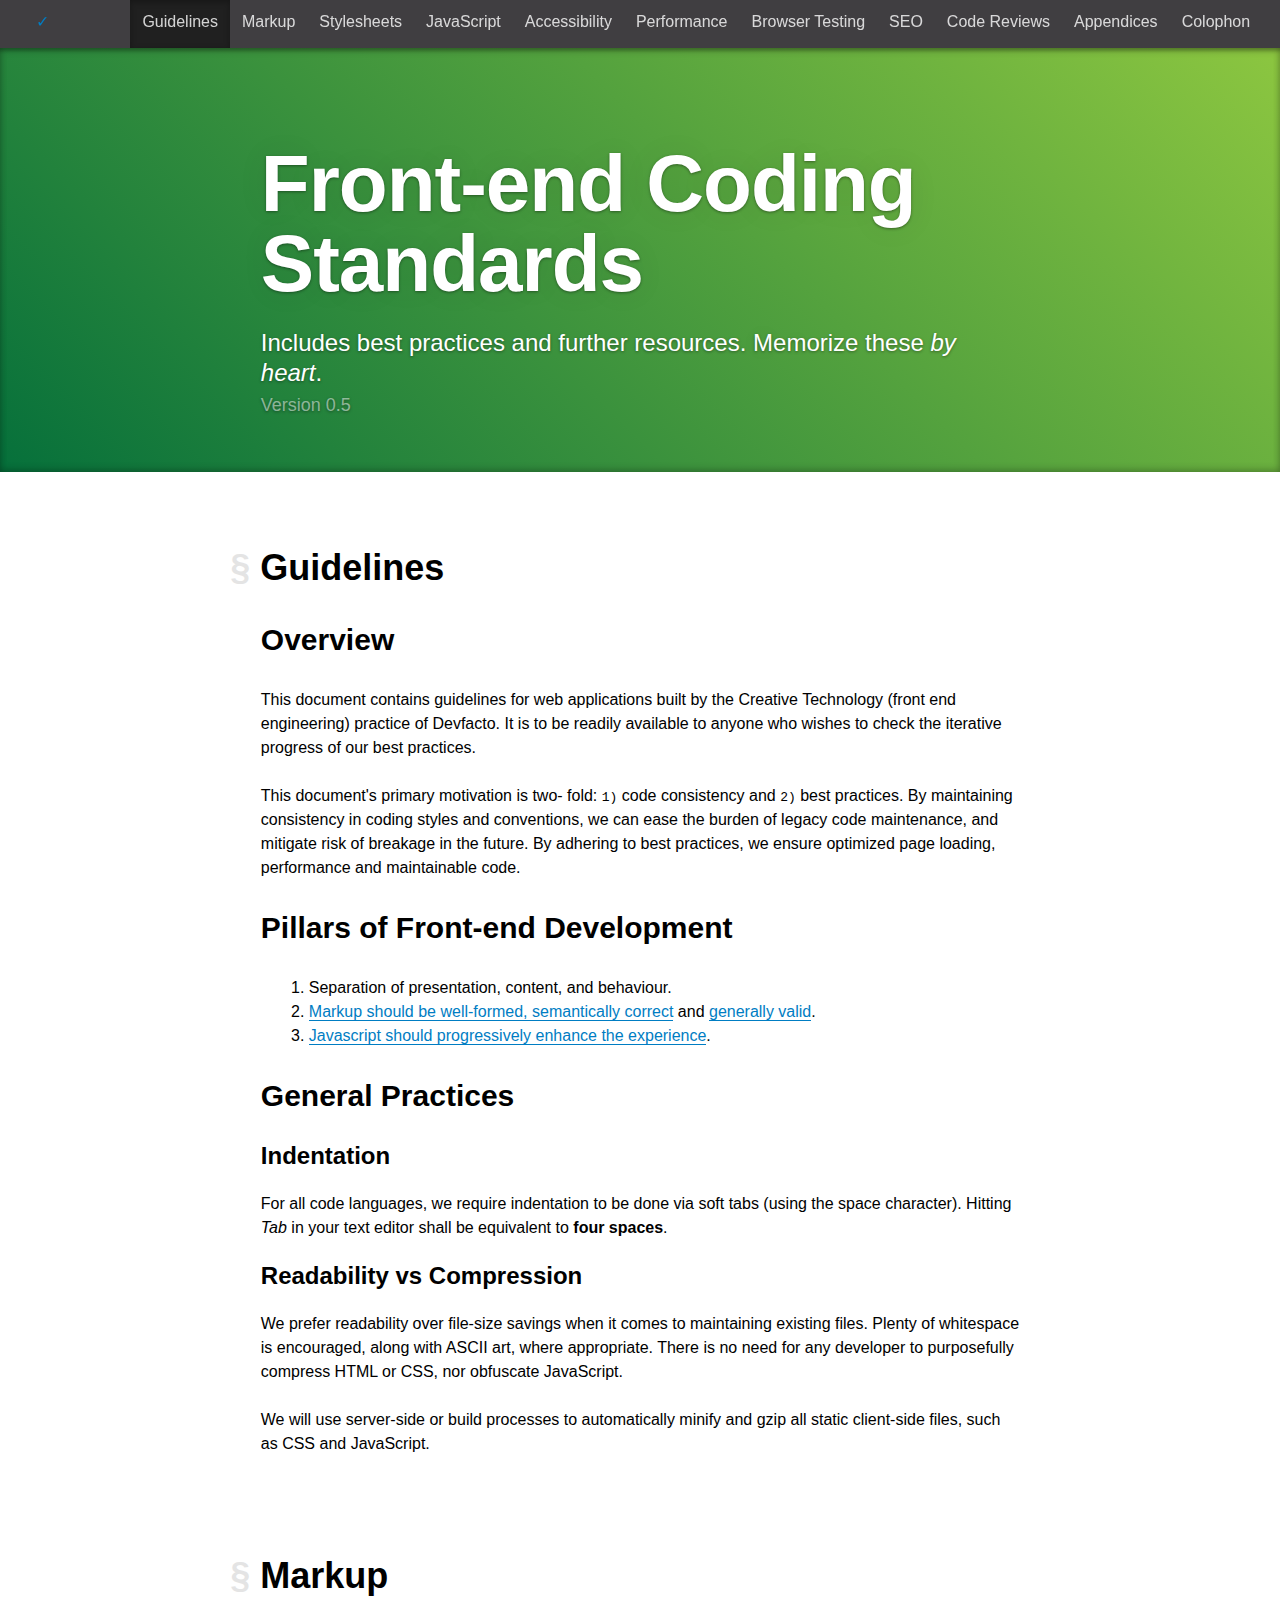
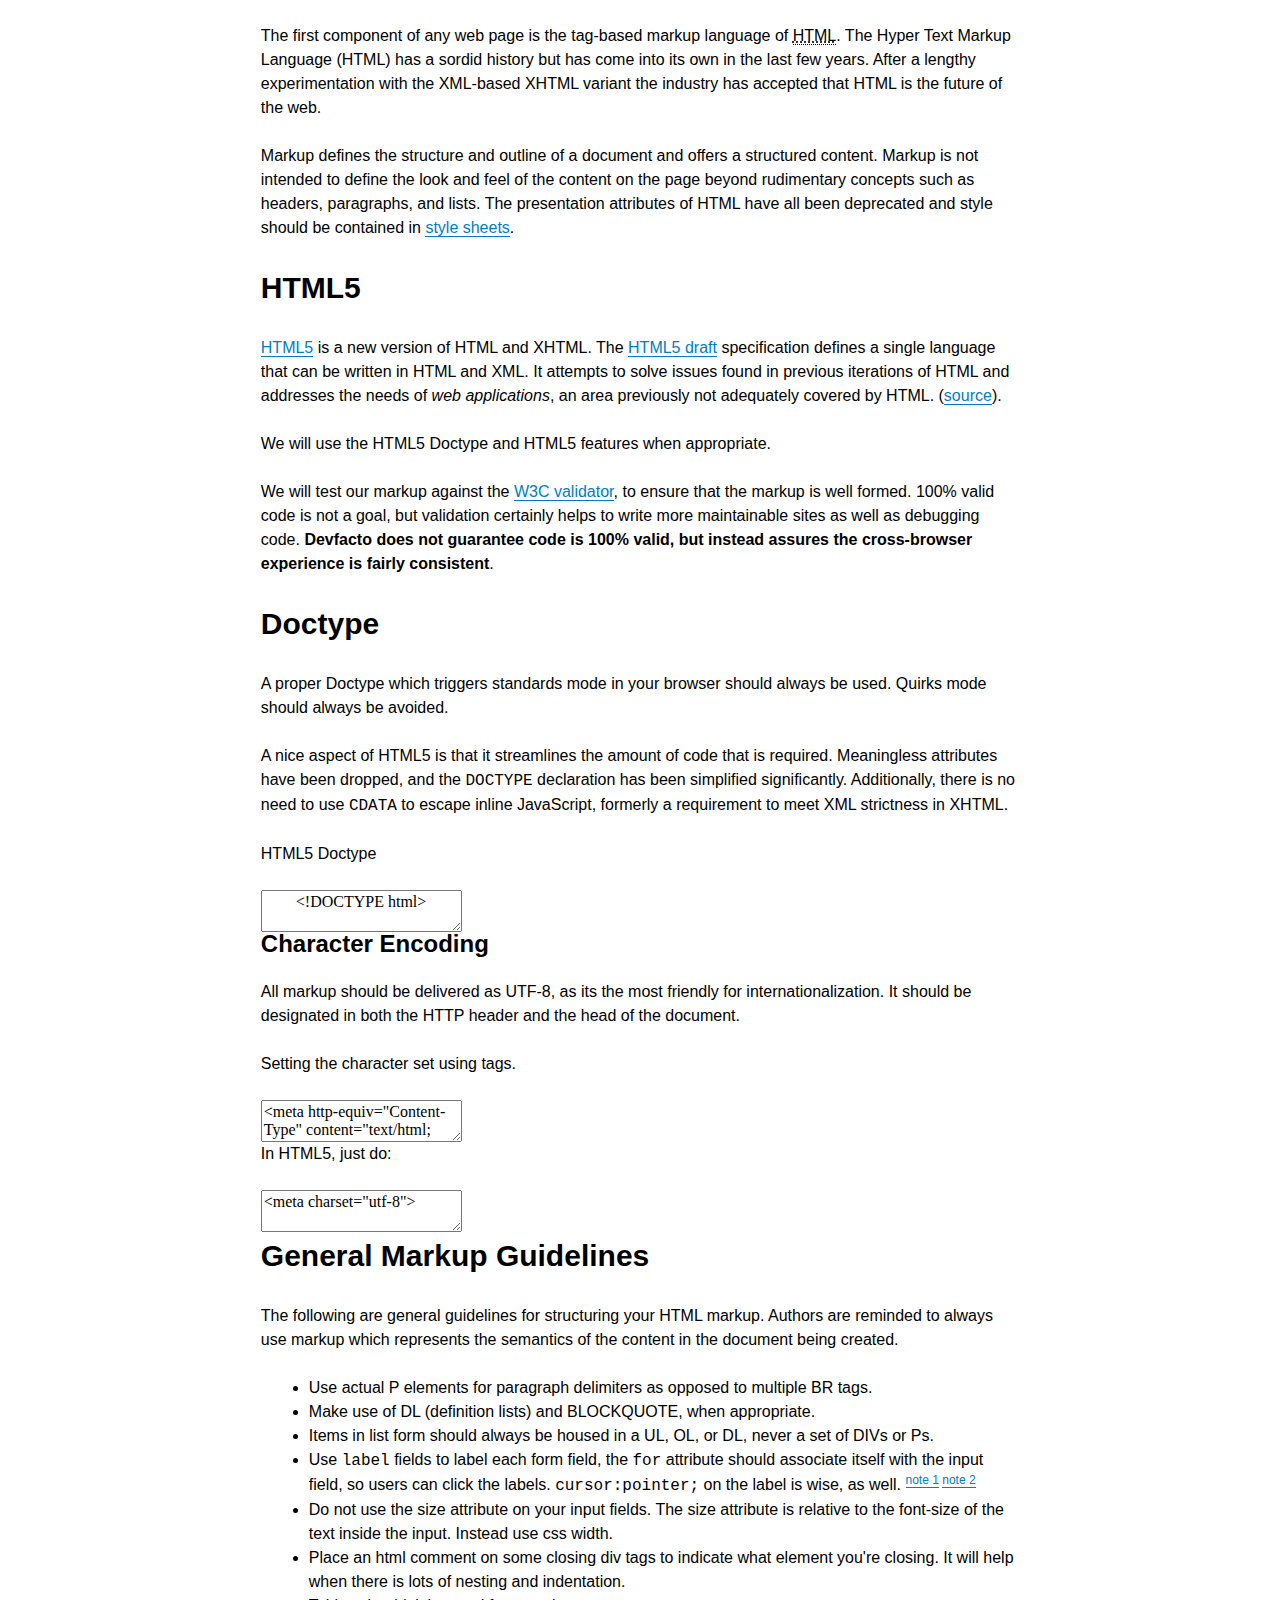
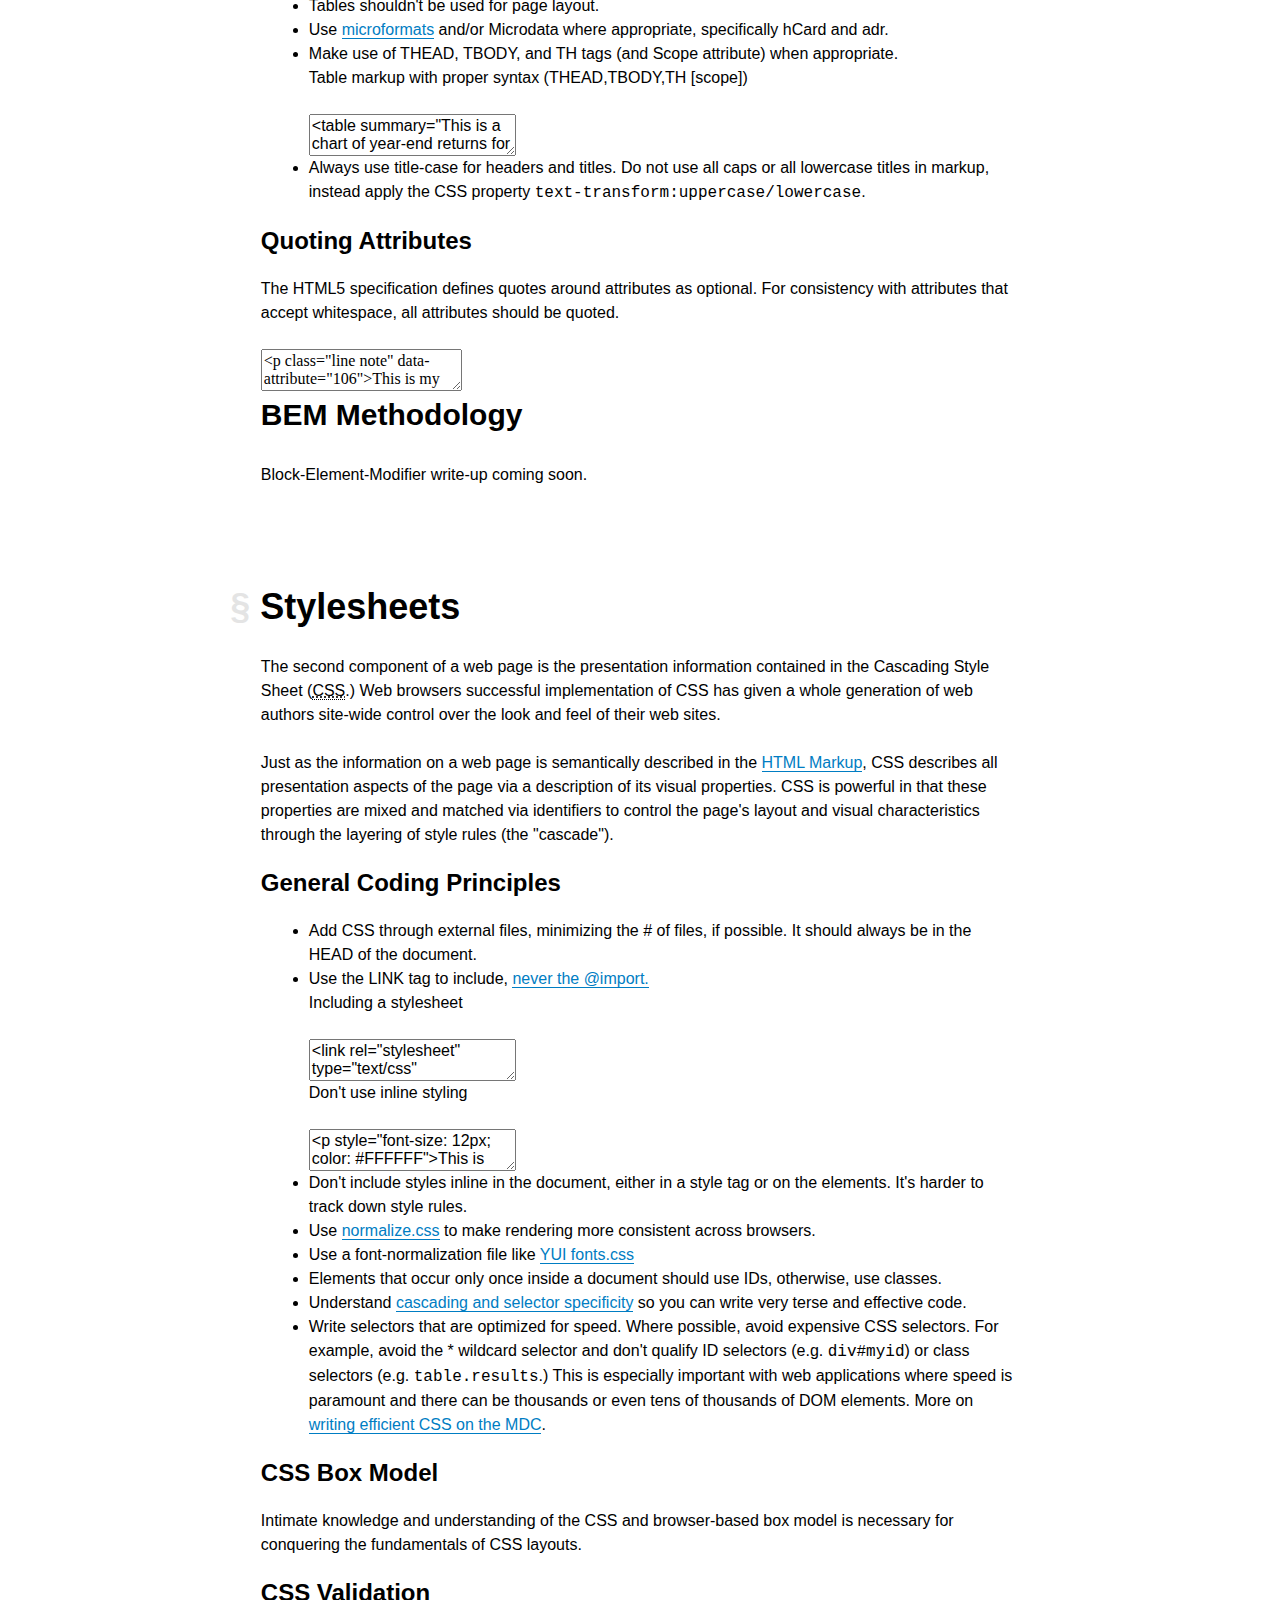
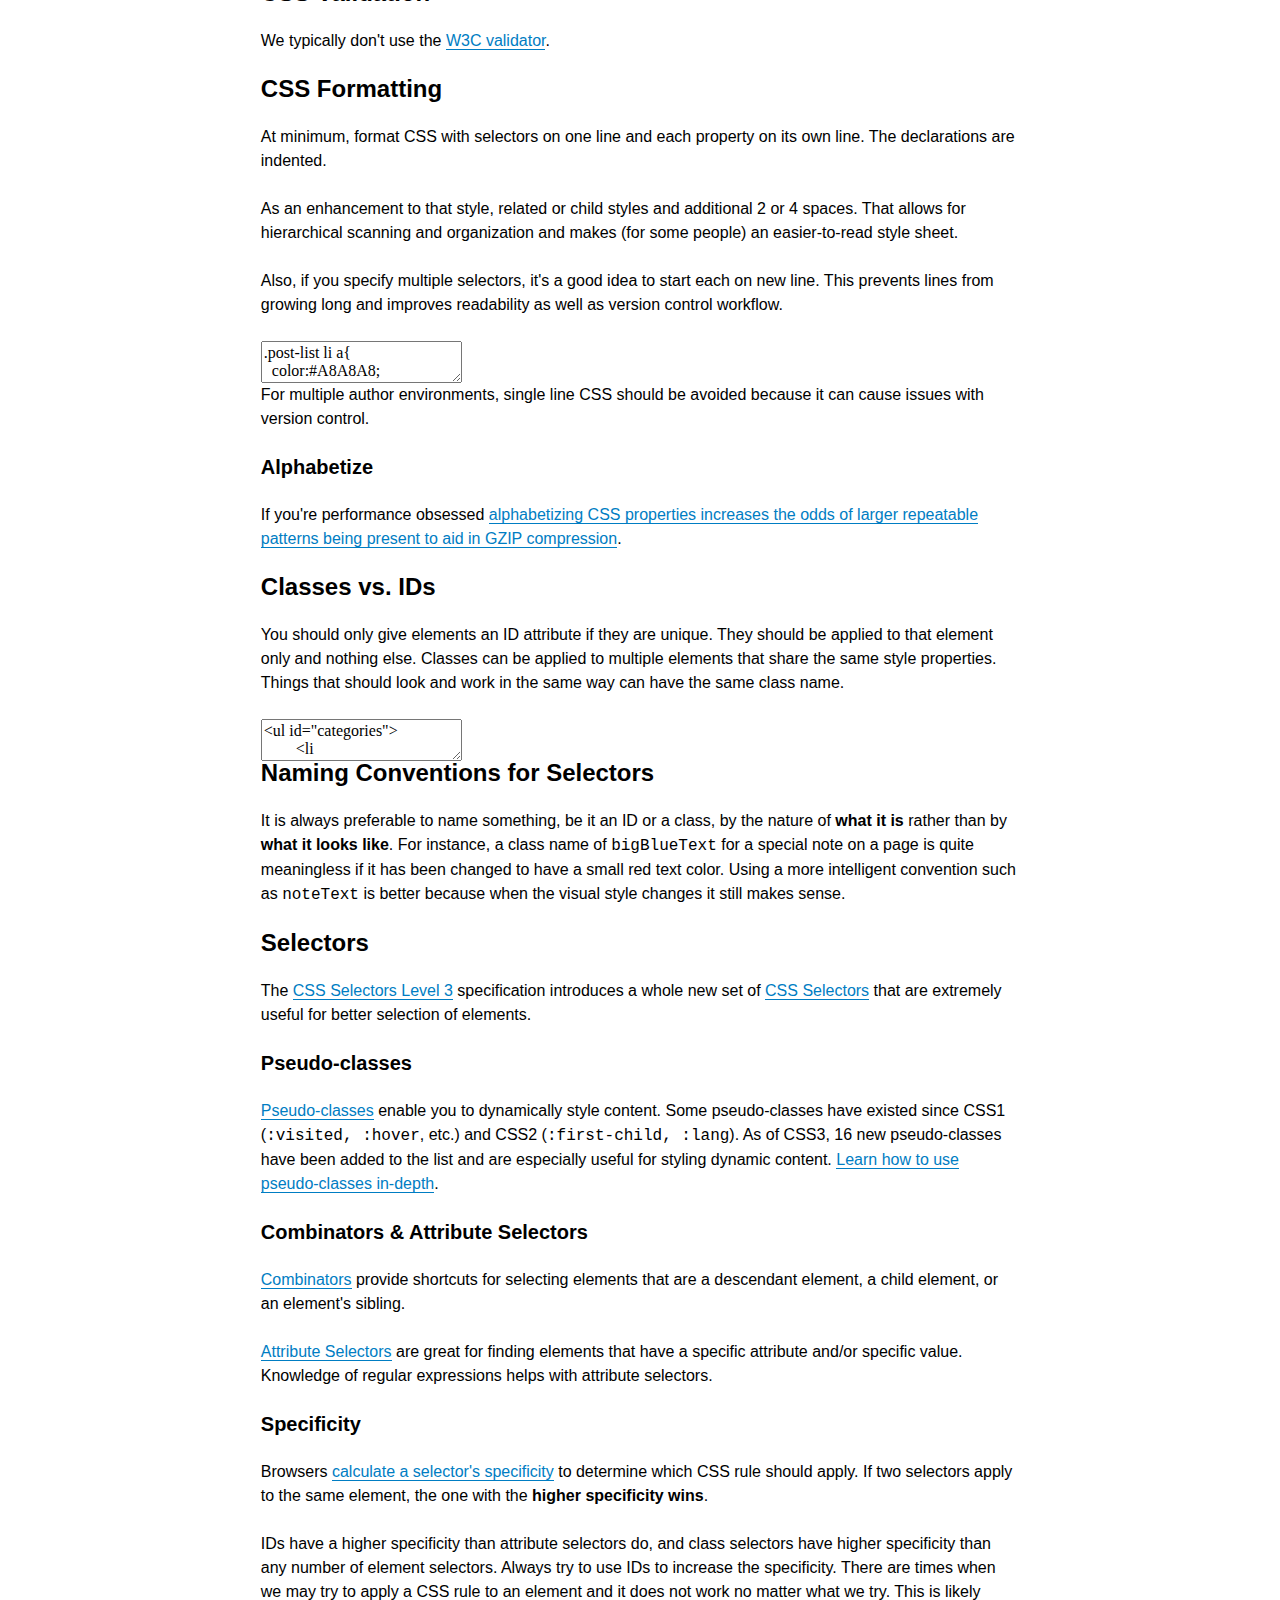
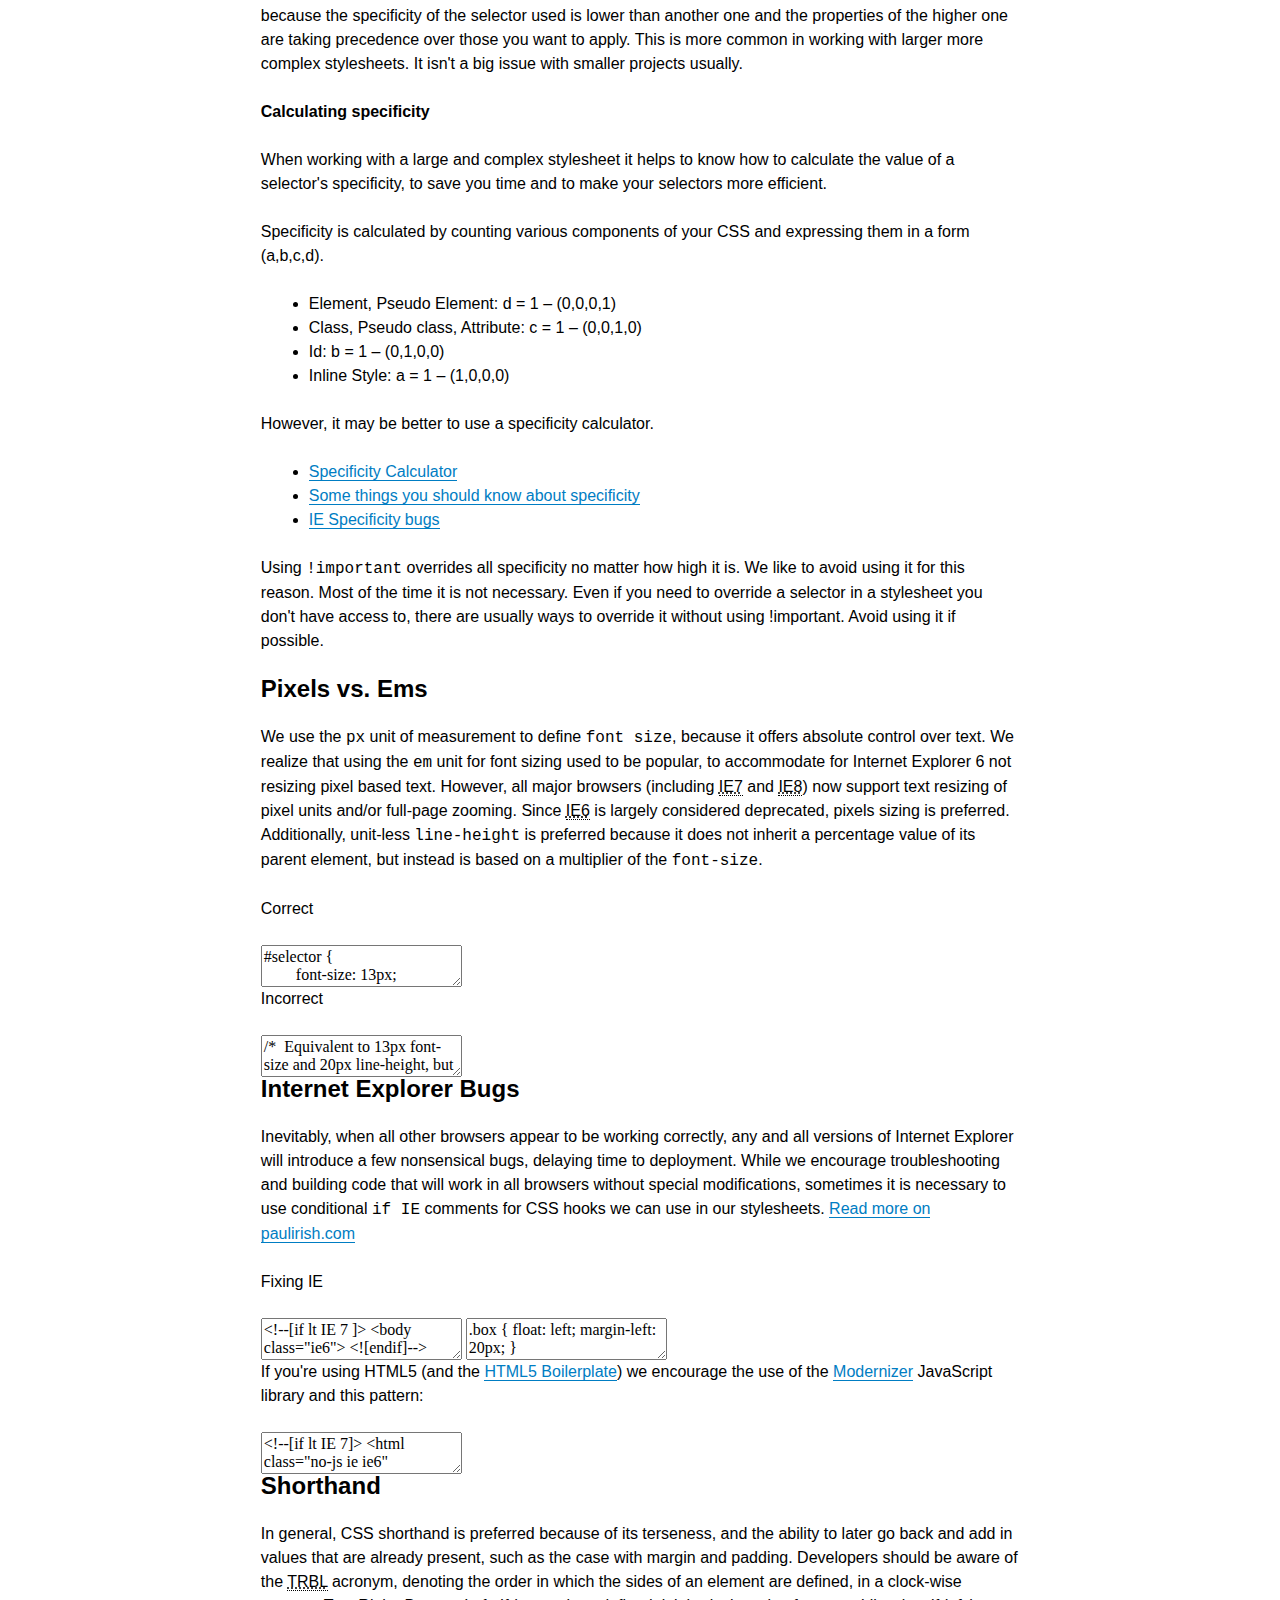
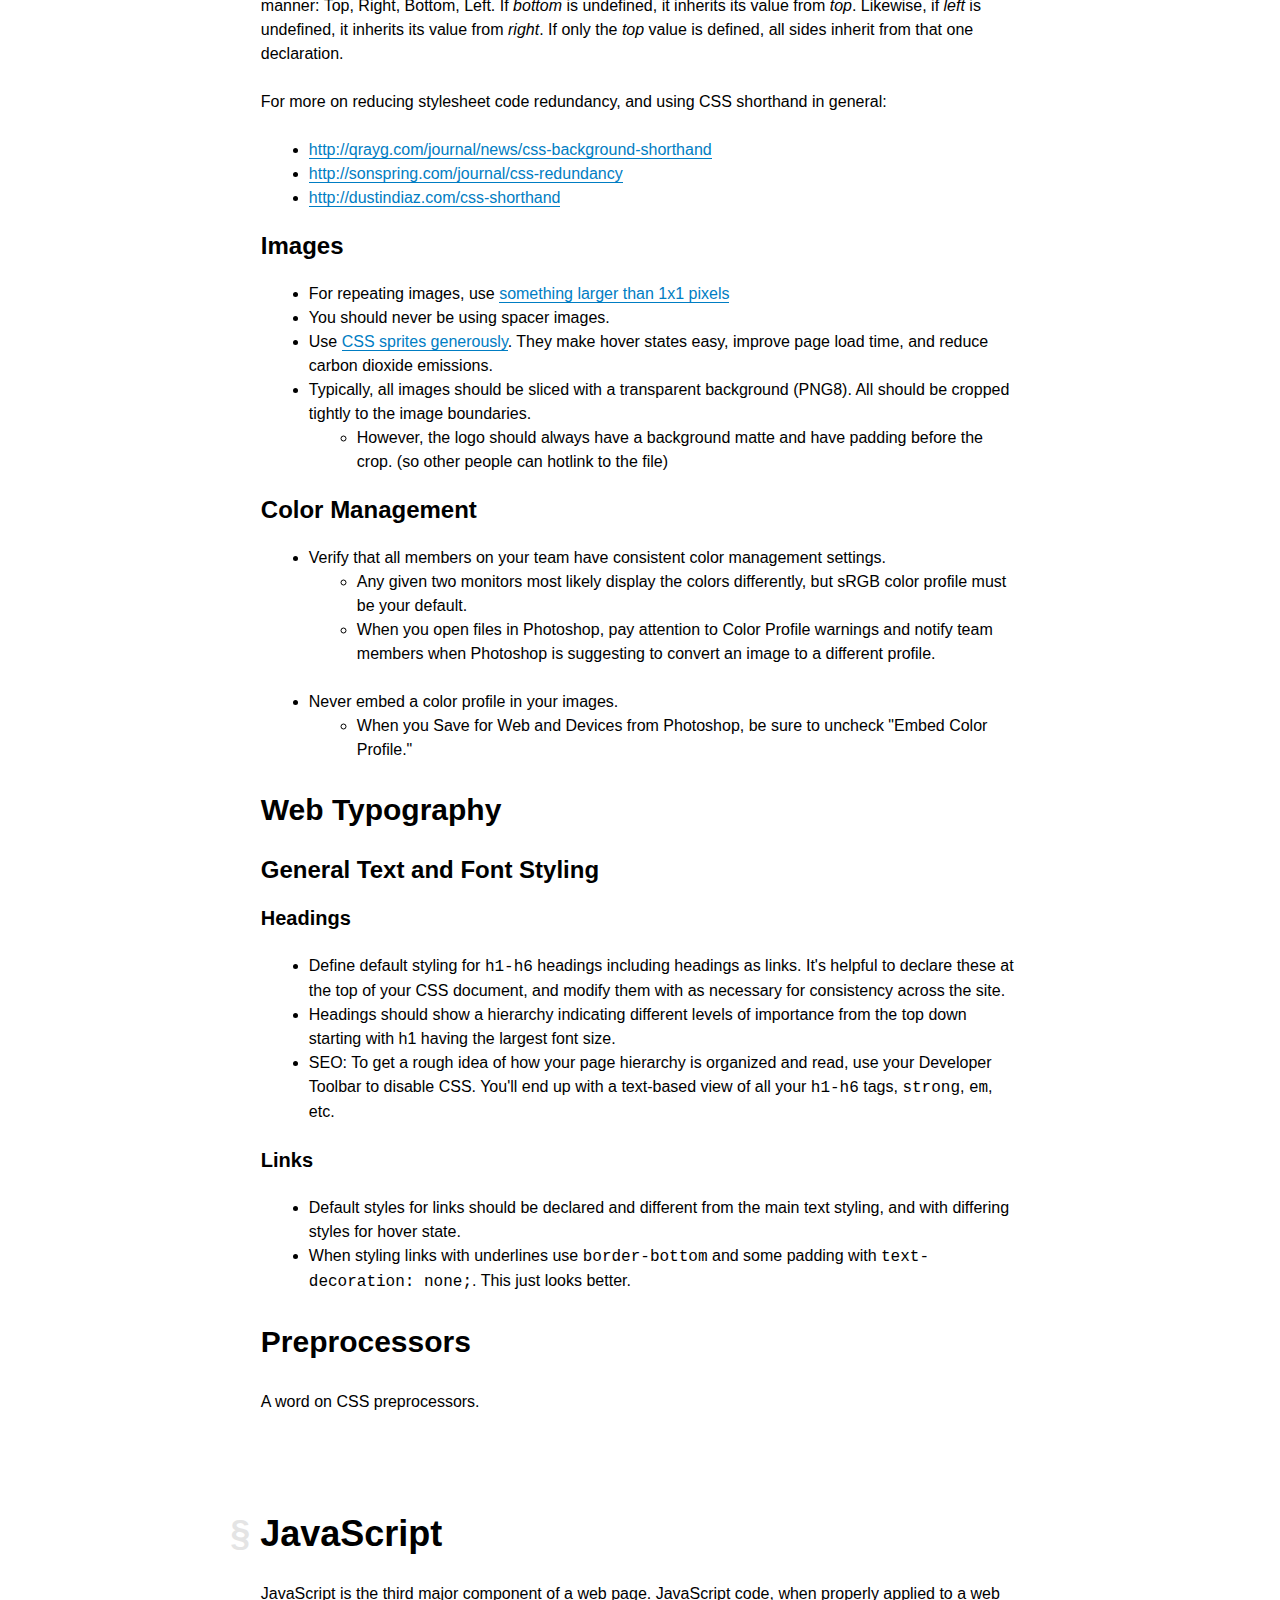
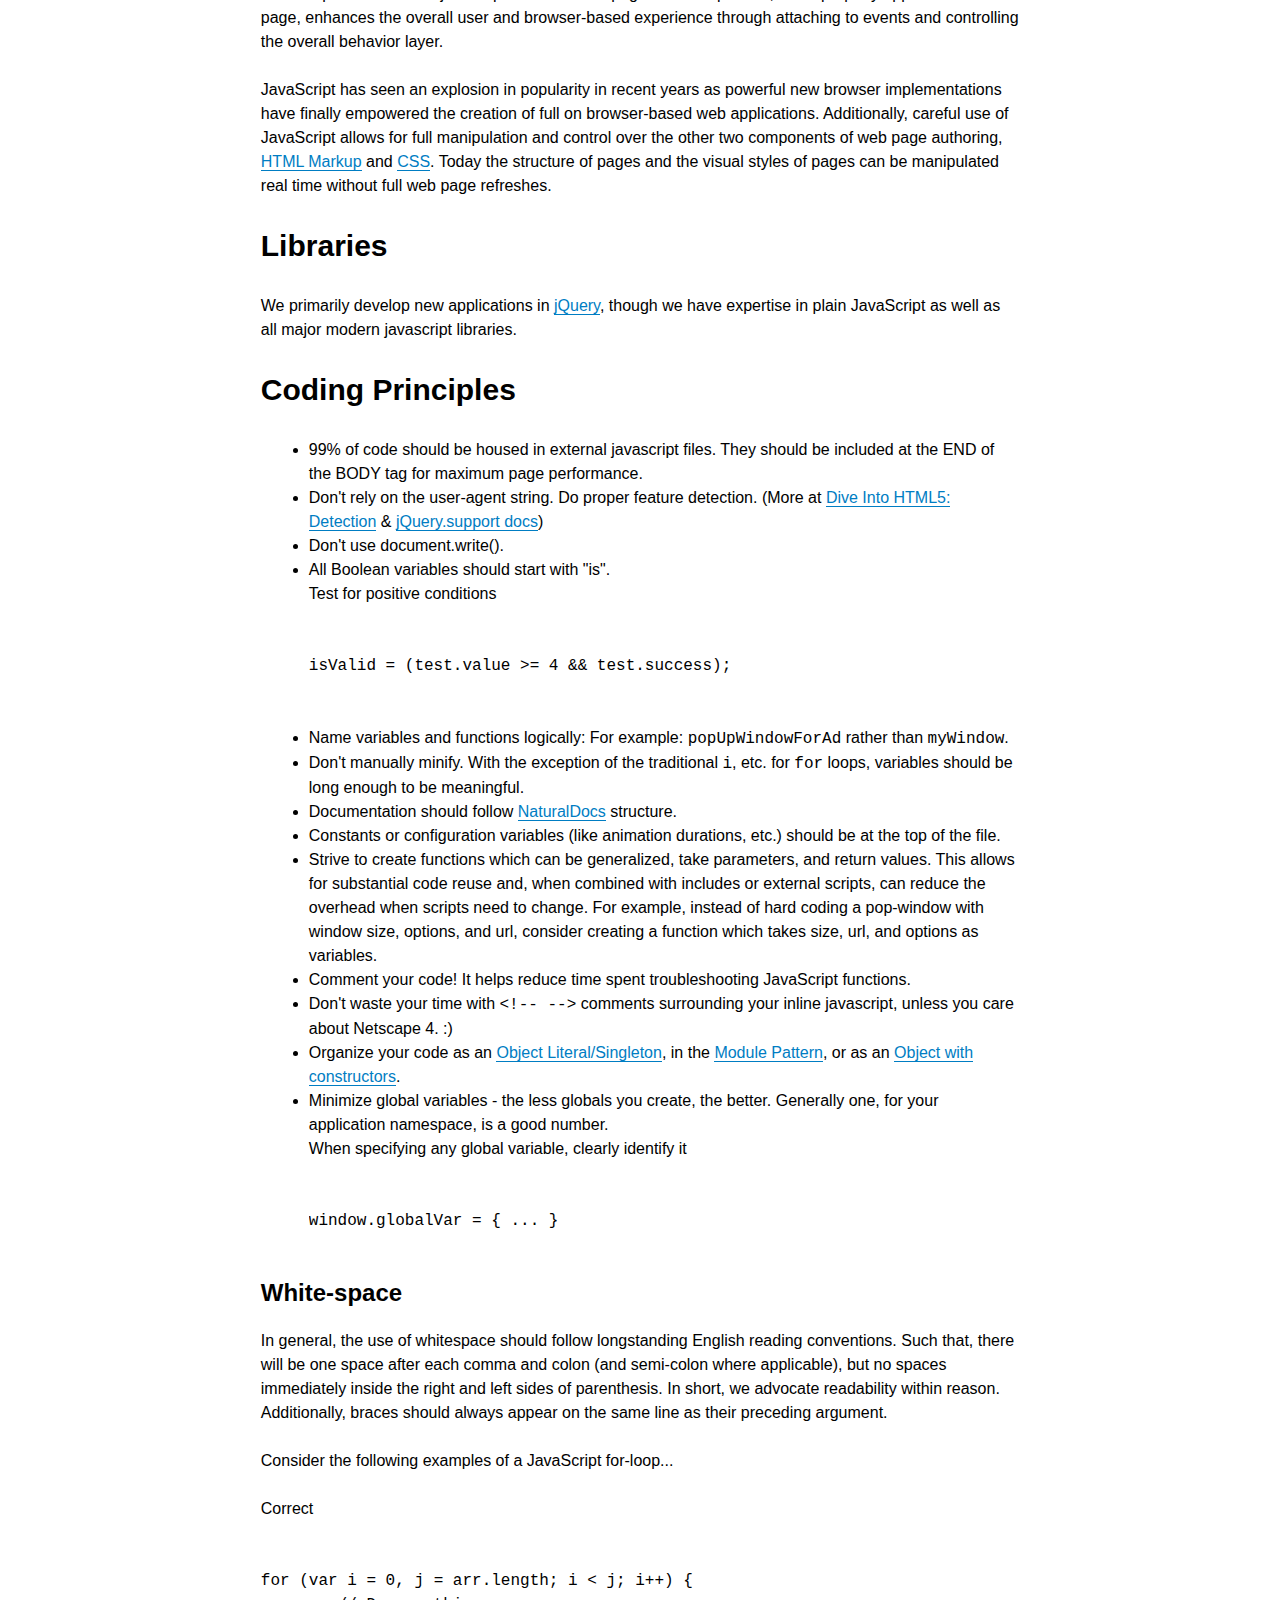
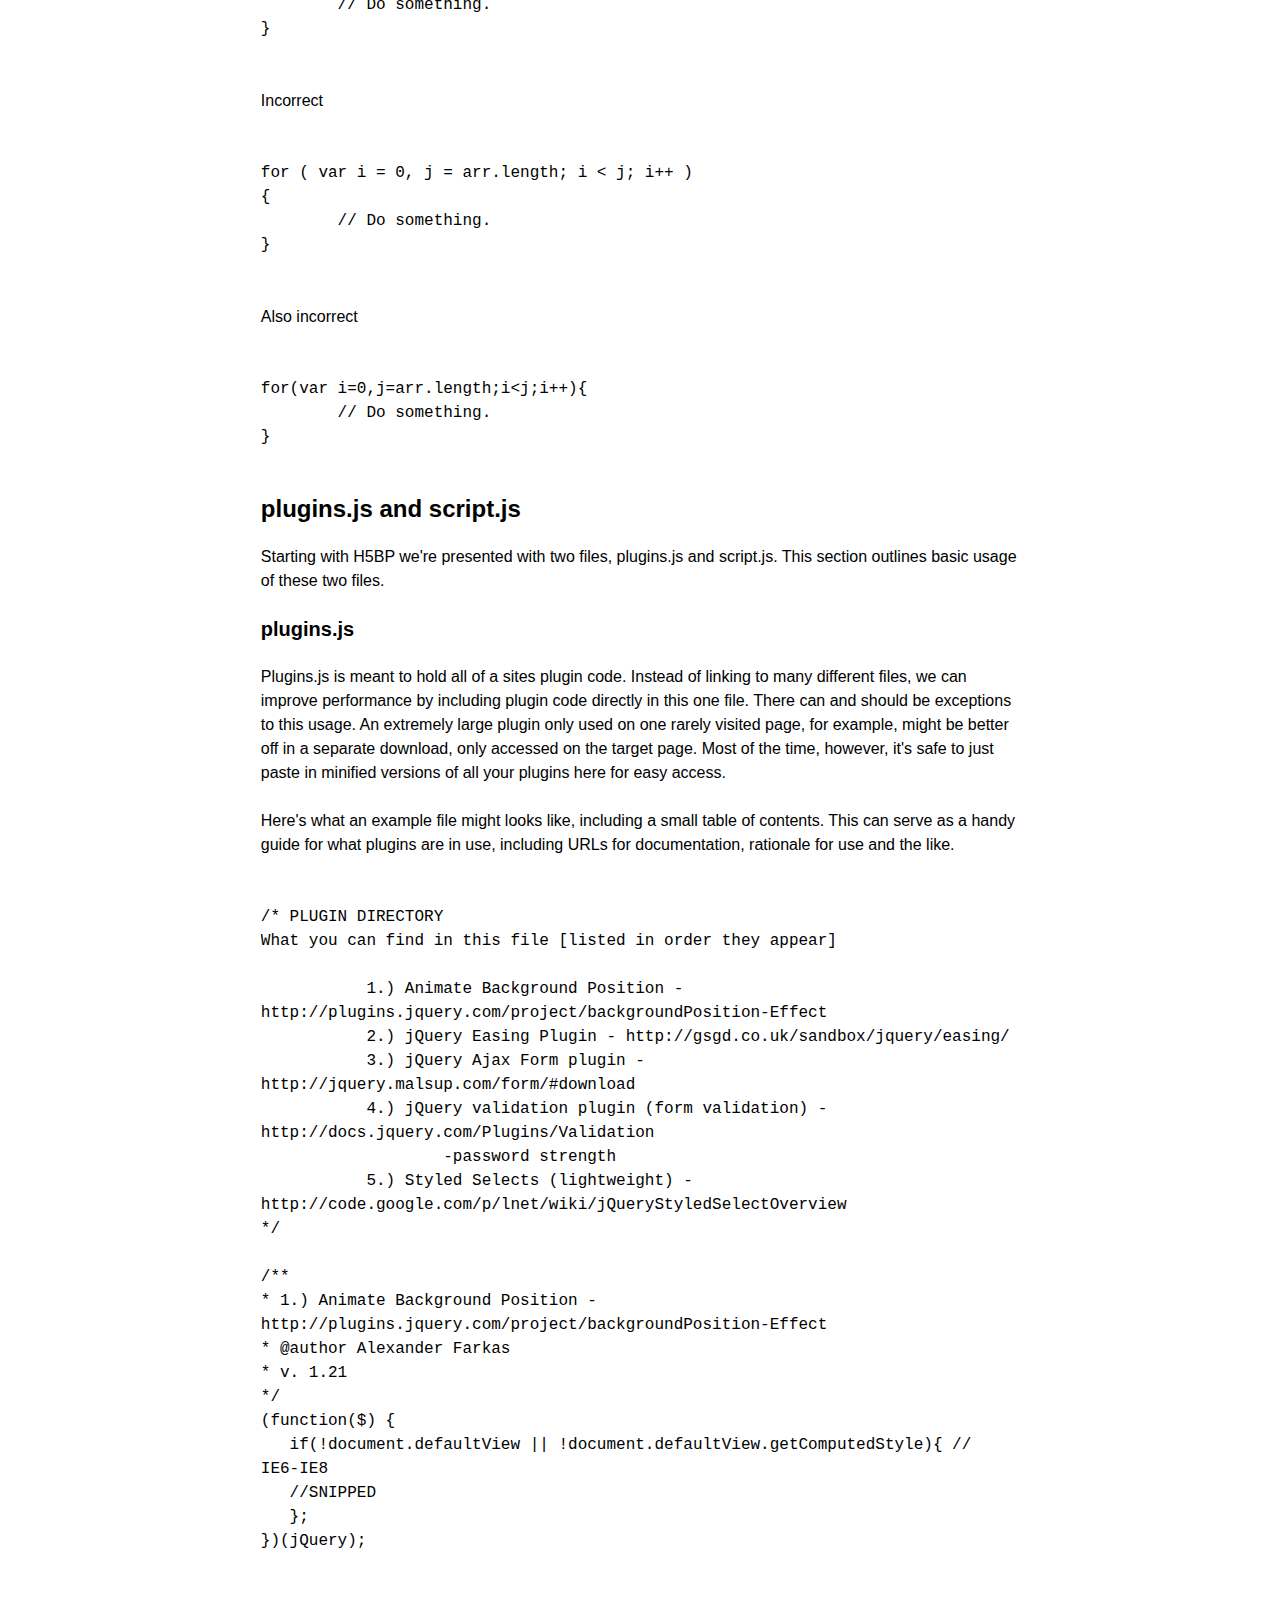
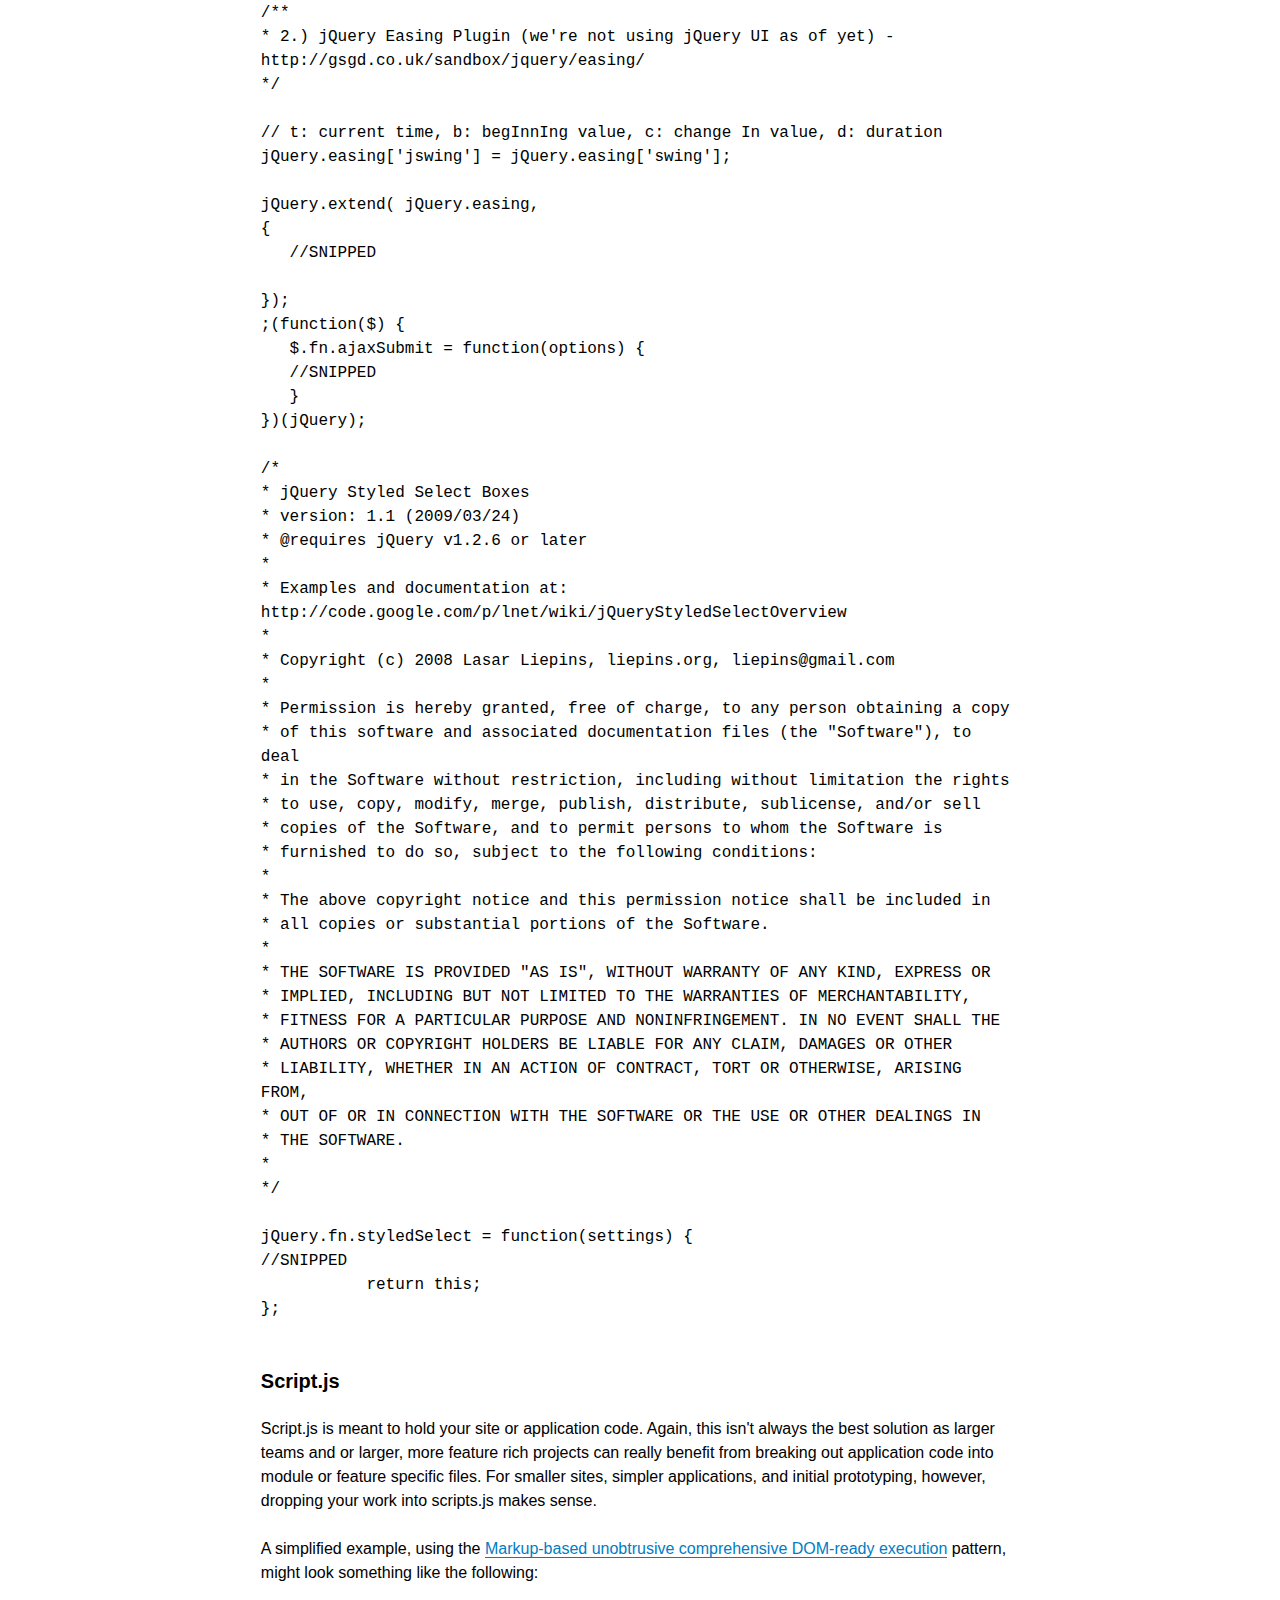
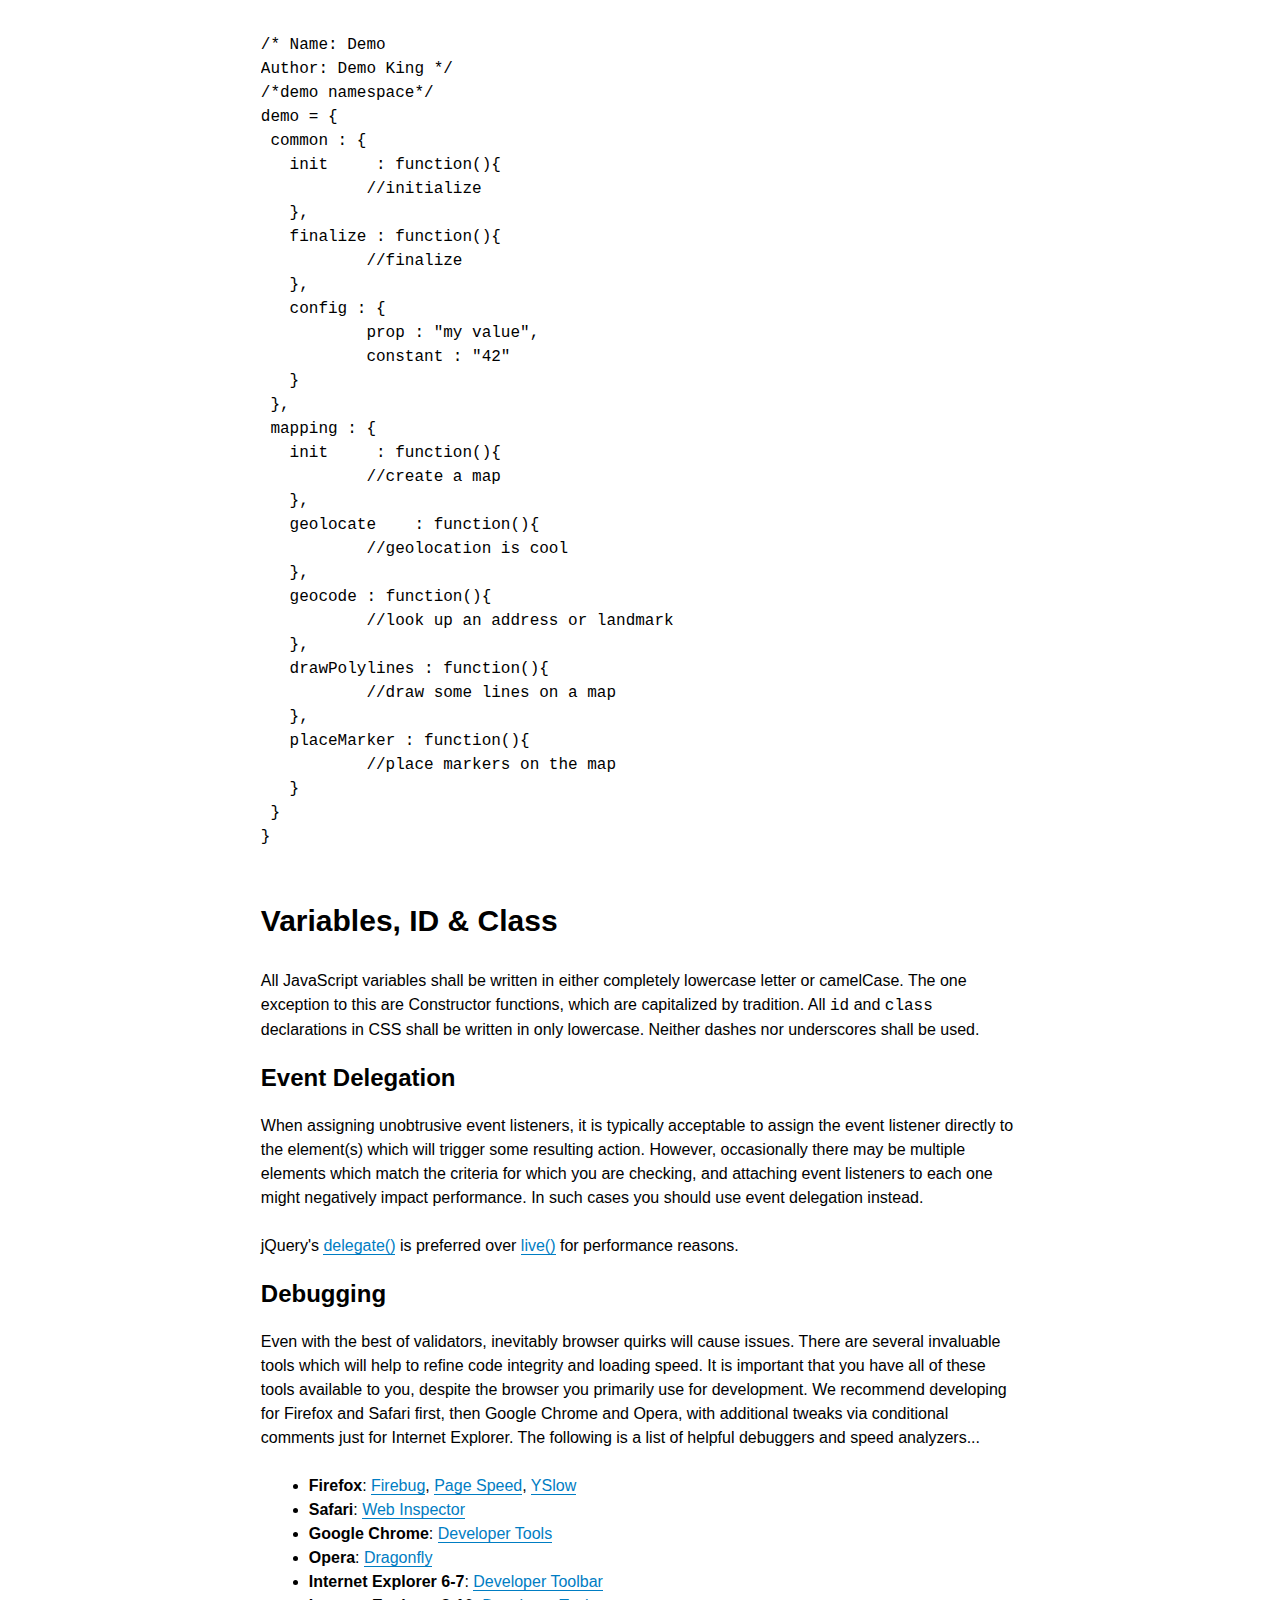
==== commit c266ea8f: "Added 'active' class and scrollspy script" ====
--- a/index.html
+++ b/index.html
@@ -8,12 +8,14 @@
     
     <link rel=stylesheet href=css/style.css>
     <link rel="stylesheet" id="open-sans-css" href="http://www.devfacto.com/wp-content/themes/wp-devfacto/stylesheets/fonts/stylesheet.css" media="all">
+    <link rel="stylesheet" href="css/shCore.css">
+    <link rel="stylesheet" href="css/shThemeDefault.css">
     
     <link rel="shortcut icon" href=http://inuitcss.com/icon.png>
     <link rel=apple-touch-icon-precomposed href=http://inuitcss.com/icon.png>
-    <meta name=apple-mobile-web-app-title content="inuit.css">
+    <meta name=apple-mobile-web-app-title content="Devfacto Front-end Guide">
 </head>
-<body>
+<body data-spy="scroll" data-target=".navbar" data-offset="0">
 
 <nav class="navbar">
 
@@ -26,8 +28,8 @@
   
     <div class="g nine-tenths">  
   
-      <ul class="nav nav--block">
-        <li><a class="nav__item" href="#_guidelines">Guidelines</a></li>
+      <ul class="nav nav--block navbar__main">
+        <li class="active"><a class="nav__item" href="#_guidelines">Guidelines</a></li>
         <li><a class="nav__item" href="#_markup">Markup</a></li>
         <li><a class="nav__item" href="#_css">Stylesheets</a></li>
         <li><a class="nav__item" href="#_javascript">JavaScript</a></li>
@@ -45,8 +47,6 @@
   
 </nav>
 
-<div data-spy="scroll" data-target="#navbarSticky" data-offset="0" class="scrollspy-example">
-
   <header class="jumbotron">
     <div class="gw">
       <div class="g six-tenths push--two-tenths">
@@ -58,7 +58,11 @@
       </div>
     </div>
   </header>
-  
+
+<!-- 
+  ######## BASIC GUIDELINES ########
+-->  
+
   <section class="content__section" id="_guidelines">
     <div class="gw">
       <div class="g six-tenths push--two-tenths">
@@ -96,7 +100,11 @@
       </div>
     </div>
   </section>
-  
+
+<!-- 
+  ######## MARKUP HTML5 ETC ########
+-->  
+
   <section class="content__section" id="_markup">
     <div class="gw">
       <div class="g six-tenths push--two-tenths">
@@ -124,23 +132,23 @@
   	<p>A nice aspect of HTML5 is that it streamlines the amount of code that is required. Meaningless attributes have been dropped, and the <code>DOCTYPE</code> declaration has been simplified significantly. Additionally, there is no need to use <code>CDATA</code> to escape inline JavaScript, formerly a requirement to meet XML strictness in XHTML.</p>
   	
   	<figure class="preCode">HTML5 Doctype</figure>
-  	<pre><code>
-&lt;!DOCTYPE html&gt;
-  	</code></pre>
+  	<textarea class="brush: html;">
+    	<!DOCTYPE html>
+  	</textarea>
   	
   	<h3>Character Encoding</h3>
   
   	<p>All markup should be delivered as UTF-8, as its the most friendly for internationalization. It should be designated in both the HTTP header and the head of the document.</p>
   	
-  	<p>Setting the character set using &lt;meta&gt; tags.</p>
-  	<pre><code>
-&lt;meta http-equiv="Content-Type" content="text/html; charset=UTF-8" /&gt;
-  	</code></pre>
+  	<p>Setting the character set using <meta> tags.</p>
+  	<textarea class="brush: html;">
+<meta http-equiv="Content-Type" content="text/html; charset=UTF-8" />
+  	</textarea>
   	
   	<p>In HTML5, just do:</p>
-  	<pre><code>
-&lt;meta charset="utf-8"&gt;
-  	</code></pre>
+  	<textarea class="brush: html;">
+<meta charset="utf-8">
+  	</textarea>
   	
   	
   	<h2>General Markup Guidelines</h2>
@@ -162,22 +170,22 @@
   		<li>Make use of THEAD, TBODY, and TH tags (and Scope attribute) when appropriate.
   
   			<figure class="preCode">Table markup with proper syntax (THEAD,TBODY,TH [scope])</figure>
-  			<pre><code>
-&lt;table summary="This is a chart of year-end returns for 2005.">
-	&lt;thead>
-		&lt;tr>
-			&lt;th scope="col">Table header 1&lt;/th>
-			&lt;th scope="col">Table header 2&lt;/th>
-		&lt;/tr>
-	&lt;/thead>
-	&lt;tbody>
-		&lt;tr>
-			&lt;td>Table data 1&lt;/td>
-			&lt;td>Table data 2&lt;/td>
-		&lt;/tr>
-	&lt;/tbody>
-&lt;/table>
-  			</code></pre>
+  			<textarea class="brush: html;">
+<table summary="This is a chart of year-end returns for 2005.">
+	<thead>
+		<tr>
+			<th scope="col">Table header 1</th>
+			<th scope="col">Table header 2</th>
+		</tr>
+	</thead>
+	<tbody>
+		<tr>
+			<td>Table data 1</td>
+			<td>Table data 2</td>
+		</tr>
+	</tbody>
+</table>
+  			</textarea>
   		</li>
   	
   		<li>Always use title-case for headers and titles. Do not use all caps or all lowercase titles in markup, instead apply the CSS property <code>text-transform:uppercase/lowercase</code>.</li>
@@ -187,9 +195,9 @@
   	
   	<p>The HTML5 specification defines quotes around attributes as optional. For consistency with attributes that accept whitespace, all attributes should be quoted. </p> 
   	
-  	<pre><code>
-&lt;p class="line note" data-attribute="106">This is my paragraph of special text.&lt;/p>
-  	</code></pre>
+  	<textarea class="brush: html;">
+<p class="line note" data-attribute="106">This is my paragraph of special text.</p>
+  	</textarea>
 	
 	
     <h2>BEM Methodology</h2>
@@ -199,7 +207,11 @@
       </div>
     </div>
   </section>
-  
+
+<!-- 
+  ######## CSS STYLE & TYPOGRAPHY ########
+-->  
+
   <section class="content__section" id="_css">
   <div class="gw">
       <div class="g six-tenths push--two-tenths">
@@ -217,14 +229,14 @@
   		<li>Use the LINK tag to include, <a href="http://blog.amodernfable.com/2008/01/21/thoughts-on-linking-to-stylesheets/">never the @import.</a>
   
   			<figure class="preCode">Including a stylesheet</figure>
-  			<pre><code>
-&lt;link rel="stylesheet" type="text/css" href="myStylesheet.css" />
-  			</code></pre>
+  			<textarea class="brush:html">
+<link rel="stylesheet" type="text/css" href="myStylesheet.css" />
+  			</textarea>
   
   			<figure class="preCode">Don't use inline styling</figure>
-  			<pre><code>
-&lt;p style="font-size: 12px; color: #FFFFFF">This is poor form, I say&lt;/p>
-  			</code></pre>
+  			<textarea class="brush:html">
+<p style="font-size: 12px; color: #FFFFFF">This is poor form, I say</p>
+  			</textarea>
   
   			</li>
   
@@ -257,7 +269,7 @@
   	<p>At minimum, format CSS with selectors on one line and each property on its own line. The declarations are indented. </p>
   	<p>As an enhancement to that style, related or child styles and additional 2 or 4 spaces. That allows for hierarchical scanning and organization and makes (for some people) an easier-to-read style sheet.</p>
   	<p>Also, if you specify multiple selectors, it's a good idea to start each on new line. This prevents lines from growing long and improves readability as well as version control workflow.</p>
-      <pre><code>
+      <textarea class="brush:css">
 .post-list li a{
   color:#A8A8A8;
 }
@@ -270,7 +282,7 @@
   color:#F30;
   text-transform:uppercase;
 }
-      </code></pre>
+      </textarea>
       
     <p>For multiple author environments, single line CSS should be avoided because it can cause issues with version control. </p>
   	
@@ -282,13 +294,13 @@
   
   	<p>You should only give elements an ID attribute if they are unique. They should be applied to that element only and nothing else. Classes can be applied to multiple elements that share the same style properties. Things that should look and work in the same way can have the same class name.</p>
   
-  	<pre><code>
-&lt;ul id="categories">
-	&lt;li class="item">Category 1&lt;/li>
-	&lt;li class="item">Category 2&lt;/li>
-	&lt;li class="item">Category 3&lt;/li>
-&lt;/ul>
-  	</code></pre>
+  	<textarea class="brush:html">
+<ul id="categories">
+	<li class="item">Category 1</li>
+	<li class="item">Category 2</li>
+	<li class="item">Category 3</li>
+</ul>
+  	</textarea>
   
   	<h3>Naming Conventions for Selectors</h3>
   
@@ -349,21 +361,21 @@
   
   
   	<figure class="preCode">Correct</figure>
-  	<pre><code>
+  	<textarea class="brush:css">
 #selector {
 	font-size: 13px;
 	line-height: 1.5;  /*  13 * 1.5 = 19.5 ~ Rounds to 20px. */
 }
-  	</code></pre>
+  	</textarea>
   
   	<figure class="preCode">Incorrect</figure>
-  	<pre><code>
+  	<textarea class="brush:css">
 /*  Equivalent to 13px font-size and 20px line-height, but only if the browser default text size is 16px. */
 #selector {
 	font-size: 0.813em;
 	line-height: 1.25em;
 }
-  	</code></pre>
+  	</textarea>
   
   
   	<h3>Internet Explorer Bugs</h3>
@@ -372,28 +384,28 @@
   
   
   	<figure class="preCode">Fixing IE</figure>
-  	<pre><code>
-&lt;!--[if lt IE 7 ]> &lt;body class="ie6"> &lt;![endif]-->
-&lt;!--[if IE 7 ]>    &lt;body class="ie7"> &lt;![endif]-->
-&lt;!--[if IE 8 ]>    &lt;body class="ie8"> &lt;![endif]-->
-&lt;!--[if IE 9 ]>    &lt;body class="ie9"> &lt;![endif]-->
-&lt;!--[if !IE]><!--> &lt;body> <!--<![endif]-->
-  	</code></pre>
-  
-  	<pre><code>
+  	<textarea class="brush:html">
+<!--[if lt IE 7 ]> <body class="ie6"> <![endif]-->
+<!--[if IE 7 ]>    <body class="ie7"> <![endif]-->
+<!--[if IE 8 ]>    <body class="ie8"> <![endif]-->
+<!--[if IE 9 ]>    <body class="ie9"> <![endif]-->
+<!--[if !IE]><!--> <body> <!--<![endif]-->
+  	</textarea>
+  
+  	<textarea class="brush:css">
 .box { float: left; margin-left: 20px; }
 .ie6 .box { margin-left: 10px; }
-  	</code></pre>
+  	</textarea>
   
   	<p>If you're using HTML5 (and the <a href="#h5bp">HTML5 Boilerplate</a>) we encourage the use of the <a href="http://www.modernizr.com/">Modernizer</a> JavaScript library and this pattern:</p>
 
-  	<pre><code>
-&lt;!--[if lt IE 7]> &lt;html class="no-js ie ie6" lang="en"> &lt;![endif]-->
-&lt;!--[if IE 7]>    &lt;html class="no-js ie ie7" lang="en"> &lt;![endif]-->
-&lt;!--[if IE 8]>    &lt;html class="no-js ie8" lang="en"> &lt;![endif]-->
-&lt;!--[if IE 9]>    &lt;html class="no-js ie9" lang="en"> &lt;![endif]-->
-&lt;!--[if gt IE 9]><!-->&lt;html class="no-js" lang="en">&lt;!--<![endif]-->
-  	</code></pre>
+  	<textarea class="brush:html">
+<!--[if lt IE 7]> <html class="no-js ie ie6" lang="en"> <![endif]-->
+<!--[if IE 7]>    <html class="no-js ie ie7" lang="en"> <![endif]-->
+<!--[if IE 8]>    <html class="no-js ie8" lang="en"> <![endif]-->
+<!--[if IE 9]>    <html class="no-js ie9" lang="en"> <![endif]-->
+<!--[if gt IE 9]><!--><html class="no-js" lang="en"><!--<![endif]-->
+  	</textarea>
   
     <h3>Shorthand</h3>
   
@@ -463,7 +475,11 @@
       </div>
     </div>
   </section>
-  
+
+<!-- 
+  ######## JAVASCRIPT ########
+-->  
+
   <section class="content__section" id="_javascript">
     <div class="gw">
       <div class="g six-tenths push--two-tenths">
@@ -846,13 +862,139 @@
       </div>
     </div>
   </section>
-  
-  
-  <!-- 
-  
-  PERFORMANCE
-  -->
-  
+
+<!-- 
+  ######## ACCESSIBILITY ########
+-->  
+
+  <section class="content__section" id="_accessibility">
+    <div class="gw">
+      <div class="g six-tenths push--two-tenths">
+      
+    <h1>Accessibility</h1>
+    
+    <p>This is a rather broad subject, one that is apart of everything that goes into a web site. <a href="http://www.w3.org/WAI/" target="_blank">Accessibility</a> has to do with everything from how content is written to the structure of HTML markup, appearance and styling, progressive enhancement and graceful degradation, plus how semantic and meaningful your code is when it is read by browsers.</p>	
+    <p>We bring people and brands together, like never before. It is important that we reach as many people possible to provide new and exciting 'like never before' experiences. Some areas to consider for better accessibility during the development of any project are:</p>
+
+  	<ul>
+  		<li>Markup and semantics</li>
+  		<li>Usability of the interface, via keyboard and with JS disabled</li>
+  		<li>Correct usage of tags, attributes and descriptions</li>
+  		<li>Text content for all non-text content</li>
+  		<li>Summary content for screen-readers</li>
+  	</ul>
+  
+  	<p>These areas are all closely related so it can be easier to break them down based on project types. Here are some things that should be done to achieve an accessible web page:</p>
+  
+  	<h3>Skip Navigation</h3>
+  
+  	<p>If your site has navigation elements before the main content, provide a "Skip to main content" link for screen readers. This is a link that is usually hidden using CSS, but will be available to a screen reader to jump past the navigation and go straight to the content. Sometimes it can be helpful to include a skip link to the footer or sitemap.</p>
+  
+  	<pre><code>
+  	.skipnav { text-align: left; }
+  	.skipnav a {
+  		position: absolute;
+  		left: -10000px; 
+  		width: 1px; 
+  		height: 1px; 
+  		overflow: hidden;
+  	}
+  	.skipnav a:focus, .skipnav a:active { 
+  		position: static; 
+  		left: 0; 
+  		width: auto; 
+  		height: auto; 
+  		overflow: visible; 
+  		text-decoration: underline;
+  	}
+  	</code></pre>
+  
+  	<pre><code>
+  		<div class="skipnav">
+  			<a href="#maincontent">Skip to main content</a>
+  			<a href="#sitemap">Skip to footer site map</a>
+  		</div>
+  	</code></pre>
+  
+  	<h3>Tab Index</h3>
+  
+  	<p>The tab index of a document starts with the first link in the document and works through them all in the source order until the end. This is often unusable and counter-intuitive to how elements appear on screen. So ensure that the tabbing order of links and active elements is logical, by using the <code>tabindex</code> attribute. Form elements should be tabbed through in the order a user expects to complete it, not necessarily in the order of the tags in the HTML.</p>
+  
+  	<h3>Acronyms/Abbreviations</h3>
+  
+  	<p>If your content uses abbreviations or acronyms, they must be expanded using <code>abbr</code> and <code>acronym</code> tags</p>
+  
+  	<h3>Images.</h3>
+  
+  	<p>All images must have an <code>alt</code> attribute. Alt attributes should be meaningful and describe the contents of the picture. If the image is purely decorative, alt attributes should be marked as empty using <code>alt=""</code>. Don't put something like <code>alt="This image is for decoration only"</code> as it will be read by the screen-reader and is really annoying.</p>
+  
+  	<p>Do not use images for spacing or other similar effects. This should be done using CSS.</p>
+  
+  	<h3>Flash and Image Replacement</h3>
+  
+  	<p>Always use backup HTML content for flash. All promo images should use CSS-based image replacement instead of alt tags.</p>
+  
+  	<figure class="preCode">Fallback non-flash version:</figure>
+  	<pre><code>
+<a href="/nike/morethanagame/" id="morethan">
+  <h4>Nike: More Than A Game</h4>
+  <h5>Experience the movement and view apparel</h5>
+</a>
+  	</code></pre>
+  
+  	<br />
+  	
+  	<pre><code>
+  		a#morethan { background:url(/promos/nikegame.jpg) no-repeat; width: 200px; height: 100px;
+  					 text-indent: -999px; overflow:hidden; display:block; }
+  	</code></pre>
+  
+  	<p>Having a fallback for flash and images will also improve SEO.</p>
+  
+  	<h3>Tables</h3>
+  
+  	<p>Tables should be used purely for tabular data. They should not be used for presentational or layout purposes. When using tables:</p>
+  
+  	<ul>
+  		<li>Use the <code>th</code> element for table headers. If the headers themselves are abbreviated, use the <code>abbr</code> attribute to expand them.</li>
+  		<li>For complex tables, use the <code>scope</code> attribute on table headers to indicate what they pertain to.</li>
+  	</ul>
+  
+  	<h3>Color</h3>
+  
+  	<p>Use of color should fulfill the following:</p>
+  
+  	<ul>
+  		<li>Text should be readable with high contrast. Either use a light background with dark text or vice-versa. Very light text on a light background is virtually impossible to read for most people, it can be even worse for those with color-blindness.</li>
+  		<li>Do not use red and green together to make distinctions between key functionality - a small percentage of people will not be able to perceive the distinction.</li>
+  	</ul>
+  
+  	<p>The <a href="http://www.w3.org/WAI/ER/existingtools.html" target="_blank">WAI site contains a list of color-blindness tools</a> that let you see sites as people with different types of colorblindness would.</p>
+  
+  	<h3>JavaScript</h3>
+  
+  	<p>Pages should still be functional with JavaScript disabled. Applications should degrade gracefully, or when possible make use of <a href="https://github.com/Modernizr/Modernizr/wiki/HTML5-Cross-Browser-Polyfills">cross-browser polyfills</a> to add functionality to older browsers to enable features that may not be supported.</p>
+  
+  	<h3>Section 508</h3>
+  
+  	<p>Interfaces developed by Devfacto should meet Section 508 standards.</p>
+  
+  	<ul>
+  		<li><a href="http://www.section508.gov/index.cfm?FuseAction=Content&ID=12#Web">Section 508 Standards for intranet and internet information and applications</a>.</li>
+  	</ul>
+  
+  	<h3>Accessibility Checklist</h3>
+  
+  	<p>Here is the <a href="http://www.w3.org/TR/WCAG10/full-checklist.html">W3C checklist</a> of checkpoints for accessibility. Interfaces developed by Devfacto should meet Priority 1 guidelines - <a href="http://www.w3.org/TR/1999/WAI-WEBCONTENT-19990505/#Guidelines">The WCAG 1.0 Guidelines</a>.</p>
+
+      </div>
+    </div>
+  </section>
+
+<!-- 
+  ######## PERFORMANCE ENHANCEMENT (not that you need it) ########
+-->  
+
   <section class="content__section" id="_performance">
     <div class="gw">
       <div class="g six-tenths push--two-tenths">
@@ -1201,7 +1343,137 @@
       </div>
     </div>
   </section>
-  
+
+<!-- 
+  ######## BROWSER TESTING & SUPPORT ########
+-->  
+
+  <section class="content__section" id="_testing">
+    <div class="gw">
+      <div class="g six-tenths push--two-tenths">
+      
+    <h1>Browser Testing &amp; Support</h1>
+    
+    <p>Today's audience can choose from quite a large pool of web browsers, each providing a slightly (or dramatically) different experience. As developers, it is our responsibility to choose just how the web pages we build are displayed to those users. This section describes how we, at Devfacto, make some of these key decisions.</p>
+    
+    <h3>What we support</h3>
+
+  	<figure>
+  		<img src="img/browsers1.jpg" alt="Browsers" />
+  	</figure>
+  
+  	<p><strong>Devfacto supports any browser with an A-Grade in <a href="http://developer.yahoo.com/yui/articles/gbs/">Yahoo's Graded Browser Support</a>, with the exception of Opera. There may be exceptions to this, given regional markets and their particular metrics</strong>.</p>
+  
+  	<p>We will strive to support any other mission critical browsers mandated by the client (IE 5.5, Opera, Konqueror, Safari 3 on PC, etc), though we cannot guarantee all functionality is possible.</p>
+  
+  
+  	<h3>How we test</h3>
+  
+  	<p>Comprehensive browser testing is a must on every Devfacto web project. Considerable effort must be made to test across browsers and platforms to ensure a quality and consistent user experience. Setting up a testing environment can be a challenge but can be well worth it.</p>
+  
+  	<h4>On Microsoft Windows</h4>
+  
+  	<h5 id="vhds">IE Testing</h5>
+  
+  	<p>Since it's impossible to have more than a single copy of Microsoft Internet Explorer installed on a PC, testing for IE is a challenge. Fortunately, Microsoft has finally made available development versions of older Internet Explorer's available for downloading. These Virtual Hard Drives (VHD's) run stripped down versions of Microsoft Windows that expire (time out) over time. Setting them up again after a few months is typically required. Development copies of Microsoft Windows from your MSDN license (if available) may also be an option depending on what you have access to.</p>
+  
+  	<ul>
+  		<li><a href="http://www.microsoft.com/windows/virtual-pc/default.aspx">Virtual PC</a> - Virtual PC must be installed on your computer, and if you are on Windows 7, you must use "XP Mode".</li>
+  		<li><a href="http://www.microsoft.com/downloads/en/details.aspx?FamilyID=21eabb90-958f-4b64-b5f1-73d0a413c8ef&displaylang=en">Microsoft Windows VPC Images</a> - Several varieties are available of the virtual hard drive images. You may need to install several to have a comprehensive test suite, depending on your project.</li>
+  	</ul>
+  
+  	<p>Additionally, other less effective IE Testing options (not typically recommended) include <a href="http://www.my-debugbar.com/wiki/IETester/HomePage">IETester</a>, which is still better than <a href="http://tredosoft.com/Multiple_IE">Multiple_IE</a> and <a href="http://tredosoft.com/IE7_standalone">IE7 standalone</a>.</p>
+  
+  	<h5>Firefox</h5>
+  
+  	<ul>
+  		<li><a href="http://www.mozilla.com/en-US/firefox/all-older.html">Firefox 3.6+</a> should be installed natively as well - with version 3.0 available through a <a href="http://portableapps.com/">portable apps</a> version. </li>
+  		<li>If you're up to it, <a href="https://wiki.molecular.com/wiki/Install_Firefox_3">Install Firefox 3, 3.5, and/or 3.6 side-by-side with FF4</a>. The Firefox Profile Manager allows you to install to different directories and <a href="http://lifehacker.com/5481213/master-multiple-firefox-profiles-for-more-productive-browsing">maintain different profiles for each</a>.</li>
+  	</ul>
+  
+  	<h5>Safari for the PC</h5>
+  
+  	<ul>
+  		<li>Use <a href="http://www.apple.com/safari/">the newest release of Safari for the PC</a>. It is 98% consistent with Safari on OS X, but not completely, so test there if its a required platform.</li>
+  	</ul>
+  
+  	<h5>Opera</h5>
+  
+  	<ul>
+  		<li>You can download <a href="http://arc.opera.com/pub/opera/win/">old versions from their archive</a>. Install in different folders to run multiple versions</li>
+  	</ul>
+  
+  	<h5>Google Chrome and Chrome Versions</h5>
+  
+  	<p>Google Chrome updates itself and as luck would have it, most all users have the most recent version more often than not. If only every browser were this easy. No worries about old browsers based on Google Chrome.</p>
+  
+  	<h4>On Mac OS X</h4>
+  
+  	<p>For the core Mac OS X browsers, Mozilla Firefox, Google Chrome and Apple Safari offer virtually identical browser experiences to their Windows counterparts. That said, some OS level differences can be present and web sites should be tested on both platforms. Typical differences are around font rendering and thus spacing issues sometimes arise.</p>
+  
+  	<h5>Testing for Windows on a Mac</h5>
+  
+  	<p>There are a number of options for testing Windows-based browsers on the Mac OS. First, Mac computers offer a "<a href="http://en.wikipedia.org/wiki/Boot_Camp_(software)">boot camp</a>" partition which allow you to boot the Mac into a Microsoft Windows partition. This is a complex yet thorough testing environment. Once you've booted to Windows, the normal <a href="#vhds">Windows options exist</a>.</p>
+  
+  	<p>Other options include virtualization of Windows inside Mac OS X, which allows you to literally run Windows inside of the Mac OS.</p>
+  
+  	<p><a href="#vhds">The Microsoft VHD's</a> can be opened or converted on most of these options, therefore enabling the same degree of testing prowess that Windows users have available to them. Though since you can also test on the Mac simultaneously, some might argue you have more flexibility...</p>
+  
+  	<ul>
+  		<li><a href="http://www.parallels.com/products/desktop/">Parallels</a> - Parallels is available and may already be installed by the Devfacto IT department on your Mac.</li>
+  		<li><a href="http://www.vmware.com/products/fusion/overview.html">VMWare Fusion</a> - VMWare Fusion offers the same level of Windows virtualization through their Fusion product.</li>
+  	</ul>
+  
+  	<h5>Mozilla Firefox</h5>
+  
+  	<p>Just like on Windows, you can install and run multiple copies of Mozilla Firefox on a Mac, though it is a bit trickier to set up multiple profiles via the Profile Manager. That said, there are some tricks you can use with <a href="http://sonnygill.net/mac/mac-multiple-firefox-profiles/">Automator to make separate profiles and run them nicely</a>.</p>
+  
+  	<h3>Bugs in standalone IE versions</h3>
+  
+  	<p>Note: The IE6 standalone has a buggy implementation of opacity in some cases. This will result in any opacity applied with a CSS filter, like alpha opacity or a 24-bit PNG, to fail. In the case that opacity must be tested, you will need a native IE6 installation.</p>
+  
+  	<p>It has been noticed that IE 7 using the Vista platform does have differences from IE 7 on Windows XP, therefore, you might want to make sure that someone on your team has this configuration as well. <a href="http://www.my-debugbar.com/wiki/IETester/HomePage">IETester</a> is known to fix a number of these issues, as do the Xenocode browsers.</p>
+
+    <h2>Browser Resolution</h2>
+    
+    <p>Along with catering to browsers, developers must stay conscious of the screen resolutions of their audience. As monitor screens get larger, the breadth of resolutions grows as well. Below are some guidelines to help you in working with resolutions.</p>
+
+  	<p><strong>1024px resolution</strong></p>
+  
+  	<ul>
+  		<li>Fold estimated at 570px.</li>
+  		<li>Optimal width: 960px - Has comfortable padding on both sides, is divisible by many numbers, and also plays well with <a href="http://www.iab.net/iab_products_and_industry_services/1421/1443/1452">IAB ad standard widths</a></li>
+  		<li>Larger width: 970px - Still has some padding on both sides in most browsers. The math plays well with the <a href="http://en.wikipedia.org/wiki/Golden_ratio">Golden Ratio</a></li>
+  		<li>Maximum width: 996px - Without incurring any horizontal scrollbars in the major browsers. <a href="http://www.nealgrosskopf.com/tech/thread.php?pid=43">Based on the research here</a> the maximum is 1003 px wide if you don't want a horizontal scrollbar.</li>
+  	</ul>
+  
+  
+  	<p><strong>Current stats on window sizes</strong></p>
+  
+  	<ul>
+  		<li><a href="http://www.cameronmoll.com/archives/001220.html">Authentic Boredom - Optimal width for 1024px resolution?</a></li>
+  		<li><a href="http://marketshare.hitslink.com/report.aspx?qprid=17&qpmr=100&qpdt=1&qpct=3&qptimeframe=M">Market share for browsers, operating systems and search engines</a></li><li><a href="http://www.w3counter.com/globalstats.php">Global Web Stats</a></li>
+  	</ul>
+  
+  
+  	<p><strong>System resolution is not, however, the same as browser size</strong></p>
+  
+  	<ul>
+  		<li><a href="http://mentalized.net/journal/2006/10/24/browser_size_does_matter_actual_numbers/">Browser size does matter - Actual numbers | mentalized</a></li>
+  		<li><a href="http://www.baekdal.com/reports/actual-browser-sizes/abs-sizes/">What size do i need to support | baekdal</a></li>
+  		<li><a href="http://www.456bereastreet.com/archive/200704/poll_results_504_of_respondents_maximise_windows/">Poll results: 50.4% of respondents maximise windows</a></li>
+  		<li><a href="http://www.useit.com/alertbox/screen_resolution.html">Screen Resolution and Page Layout</a></li>
+  	</ul>
+
+    
+      </div>
+    </div>
+  </section>
+
+<!-- 
+  ######## SEO (WHITE-HATS-ONLY CLUB) ########
+-->  
+
   <section class="content__section" id="_seo">
     <div class="gw">
       <div class="g six-tenths push--two-tenths">
@@ -1279,7 +1551,11 @@
       </div>
     </div>
   </section>
-  
+
+<!-- 
+  ######## CODE REVIEWS ########
+-->  
+
   <section class="content__section" id="_review">
     <div class="gw">
       <div class="g six-tenths push--two-tenths">
@@ -1339,7 +1615,11 @@
       </div>
     </div>
   </section>
-  
+
+<!-- 
+  ######## APPENDICES ########
+-->  
+
   <section class="content__section" id="_appendices">
     <div class="gw">
       <div class="g six-tenths push--two-tenths">
@@ -1612,7 +1892,11 @@
       </div>
     </div>
   </section>
-  
+
+<!-- 
+  ######## COLOPHON ########
+-->  
+
   <section class="content__section" id="_colophon">
     <div class="gw">
       <div class="g six-tenths push--two-tenths">
@@ -1624,7 +1908,6 @@
       </div>
     </div>
   </section>
-  
   <footer class="site__footer">
     <div class="gw">
       <div class="g six-tenths push--two-tenths">
@@ -1636,7 +1919,17 @@
   </footer>
   
 
-</div>
-
+
+  <script src="//ajax.googleapis.com/ajax/libs/jquery/1.9.1/jquery.min.js"></script>
+  <script>window.jQuery||document.write("<script src='js/libs/jquery-1.9.1.min.js'>\x3C/script>");</script>
+  
+  <script src="js/libs/bs-scrollspy.js"></script>
+  <script src="js/libs/shCore.js"></script>
+  <script src="js/libs/shBrushXml.js"></script>
+  <script src="js/libs/shBrushJScript.js"></script>
+  <script src="js/libs/shBrushCss.js"></script>
+  
+  <script src="js/plugins.min.js"></script>
+  
 </body>
 </html>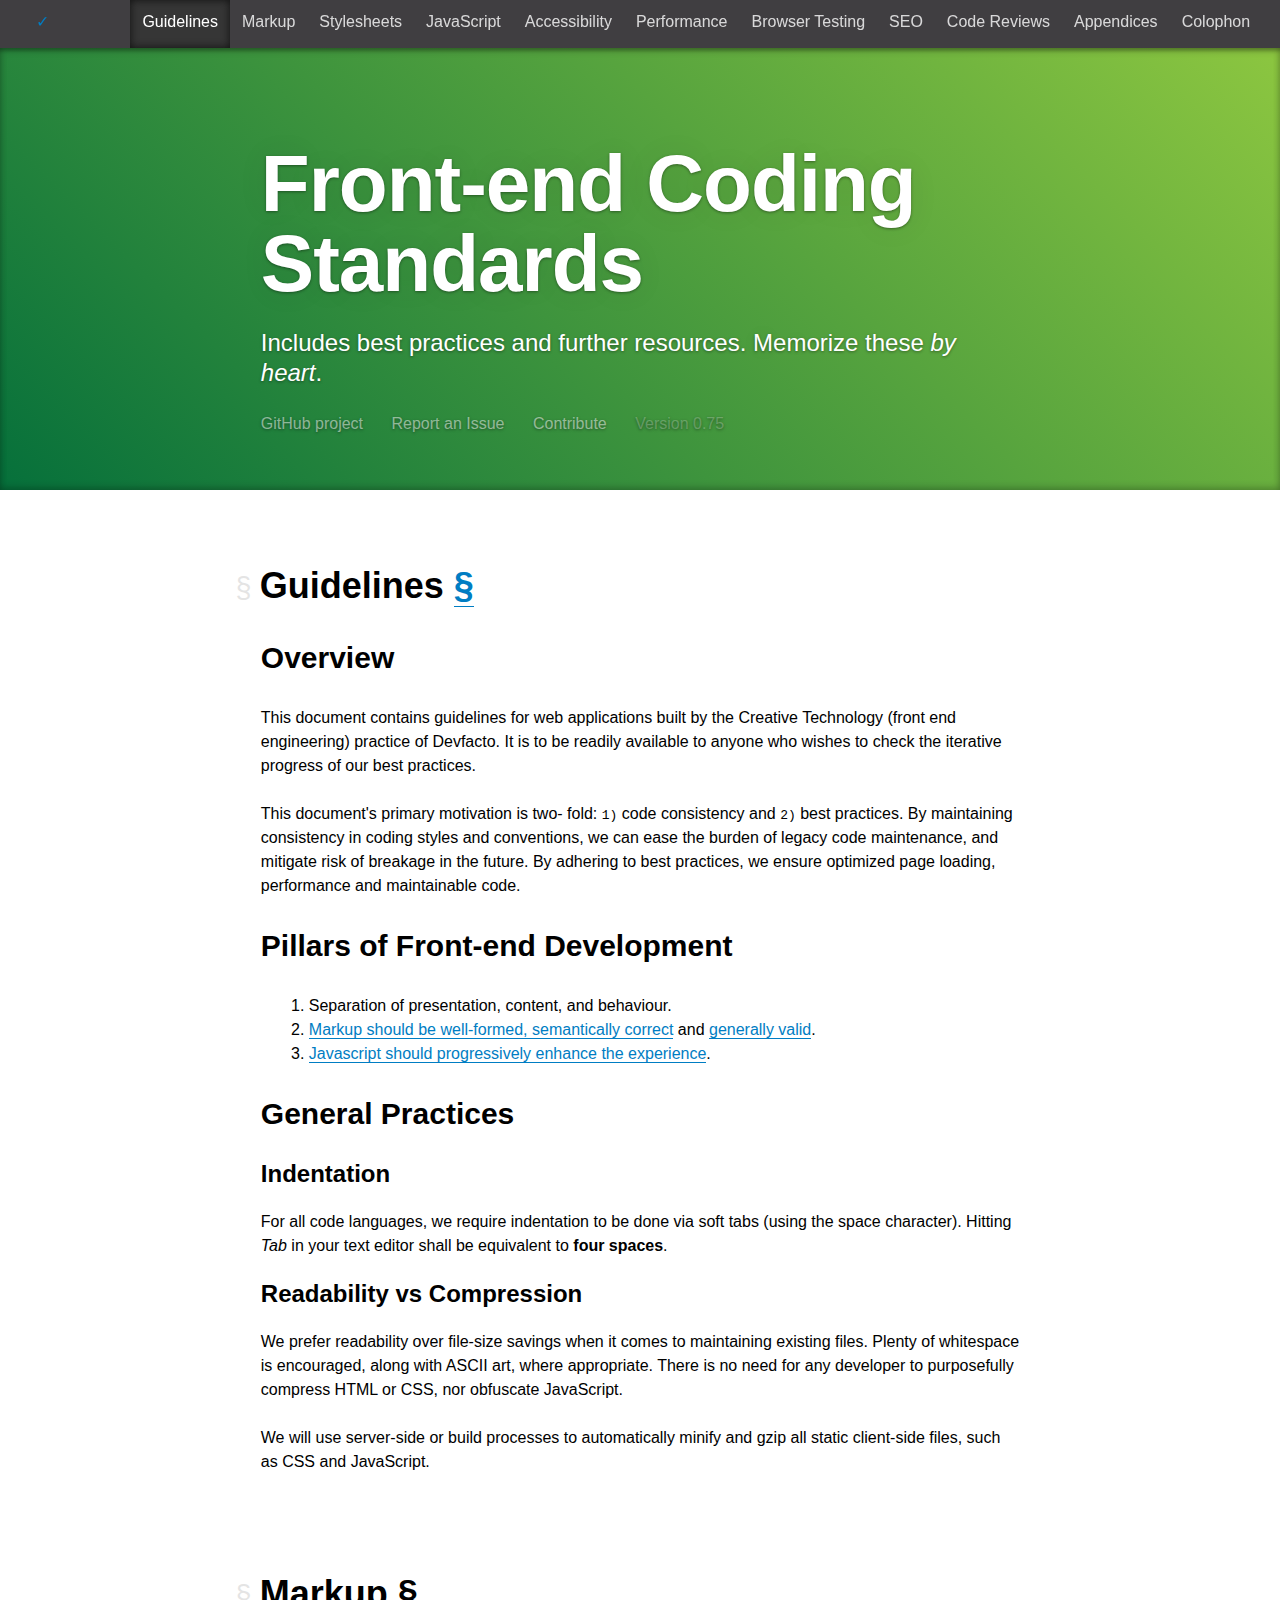
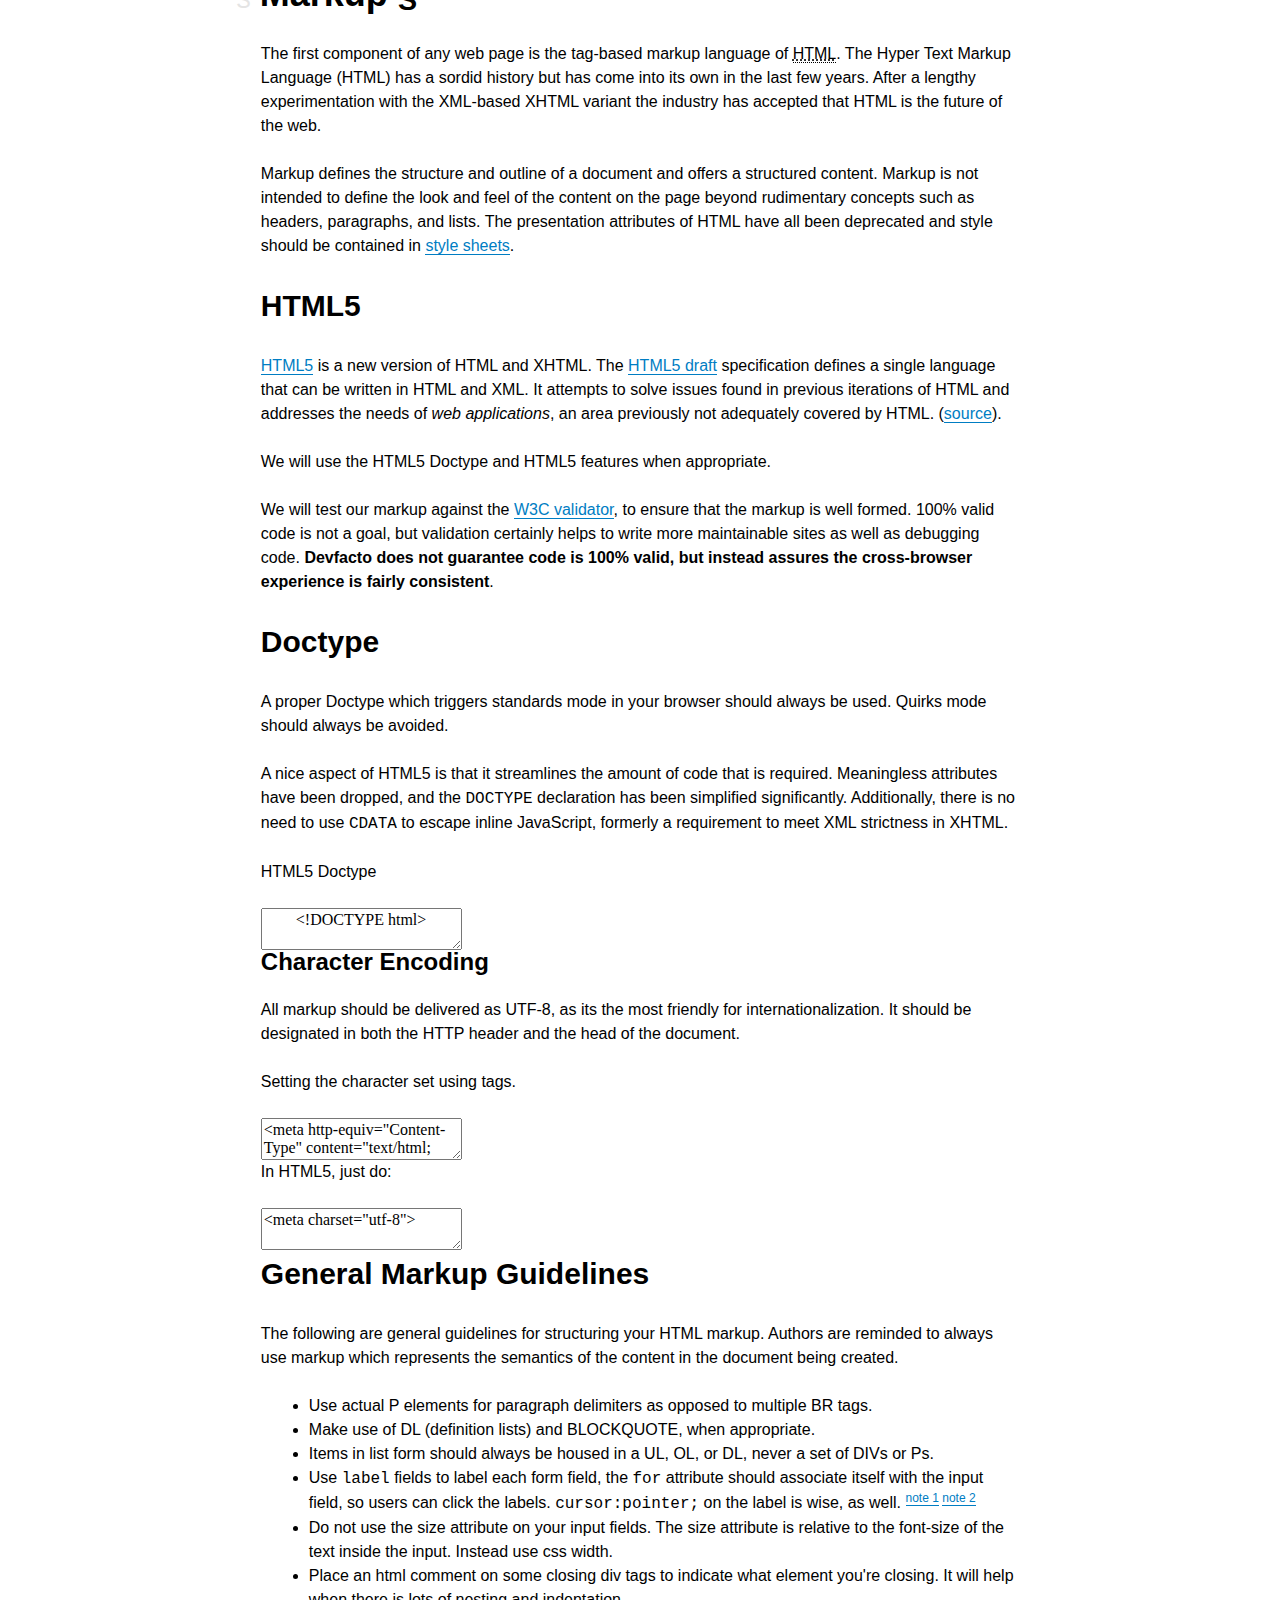
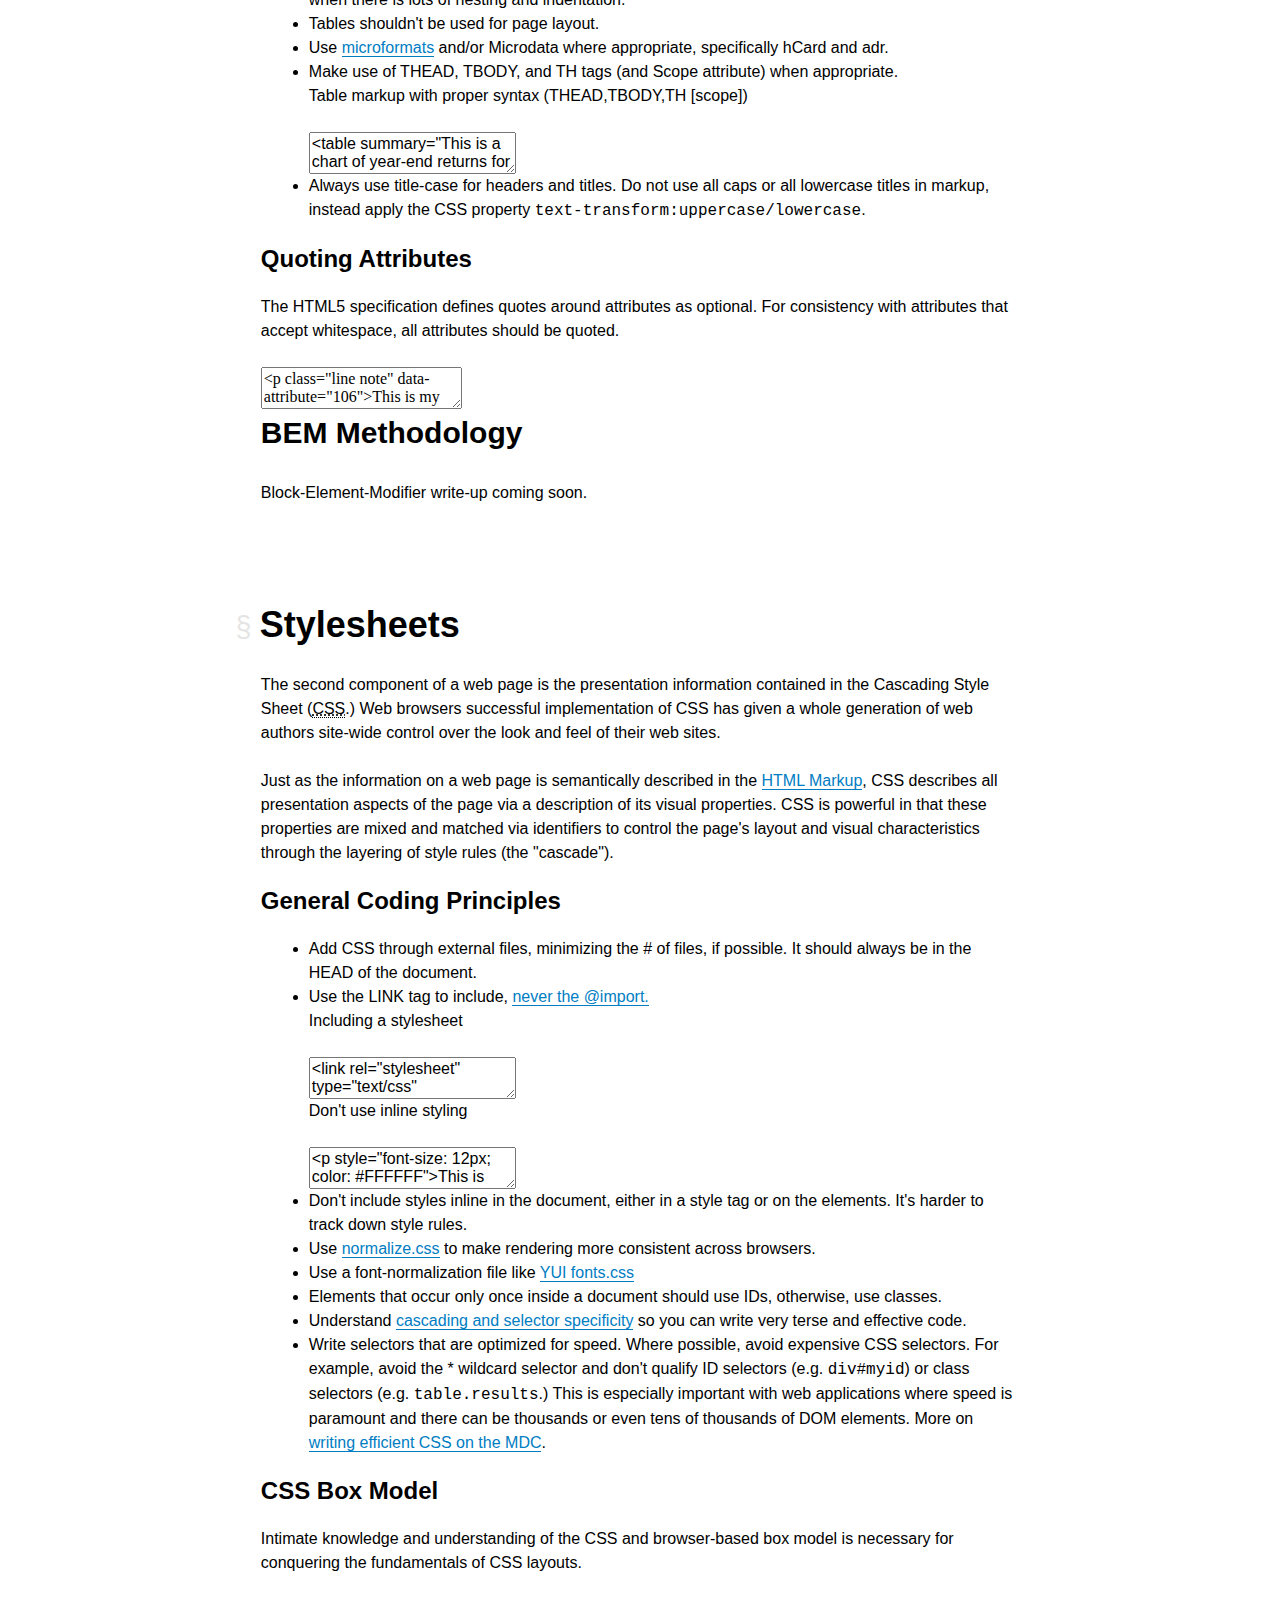
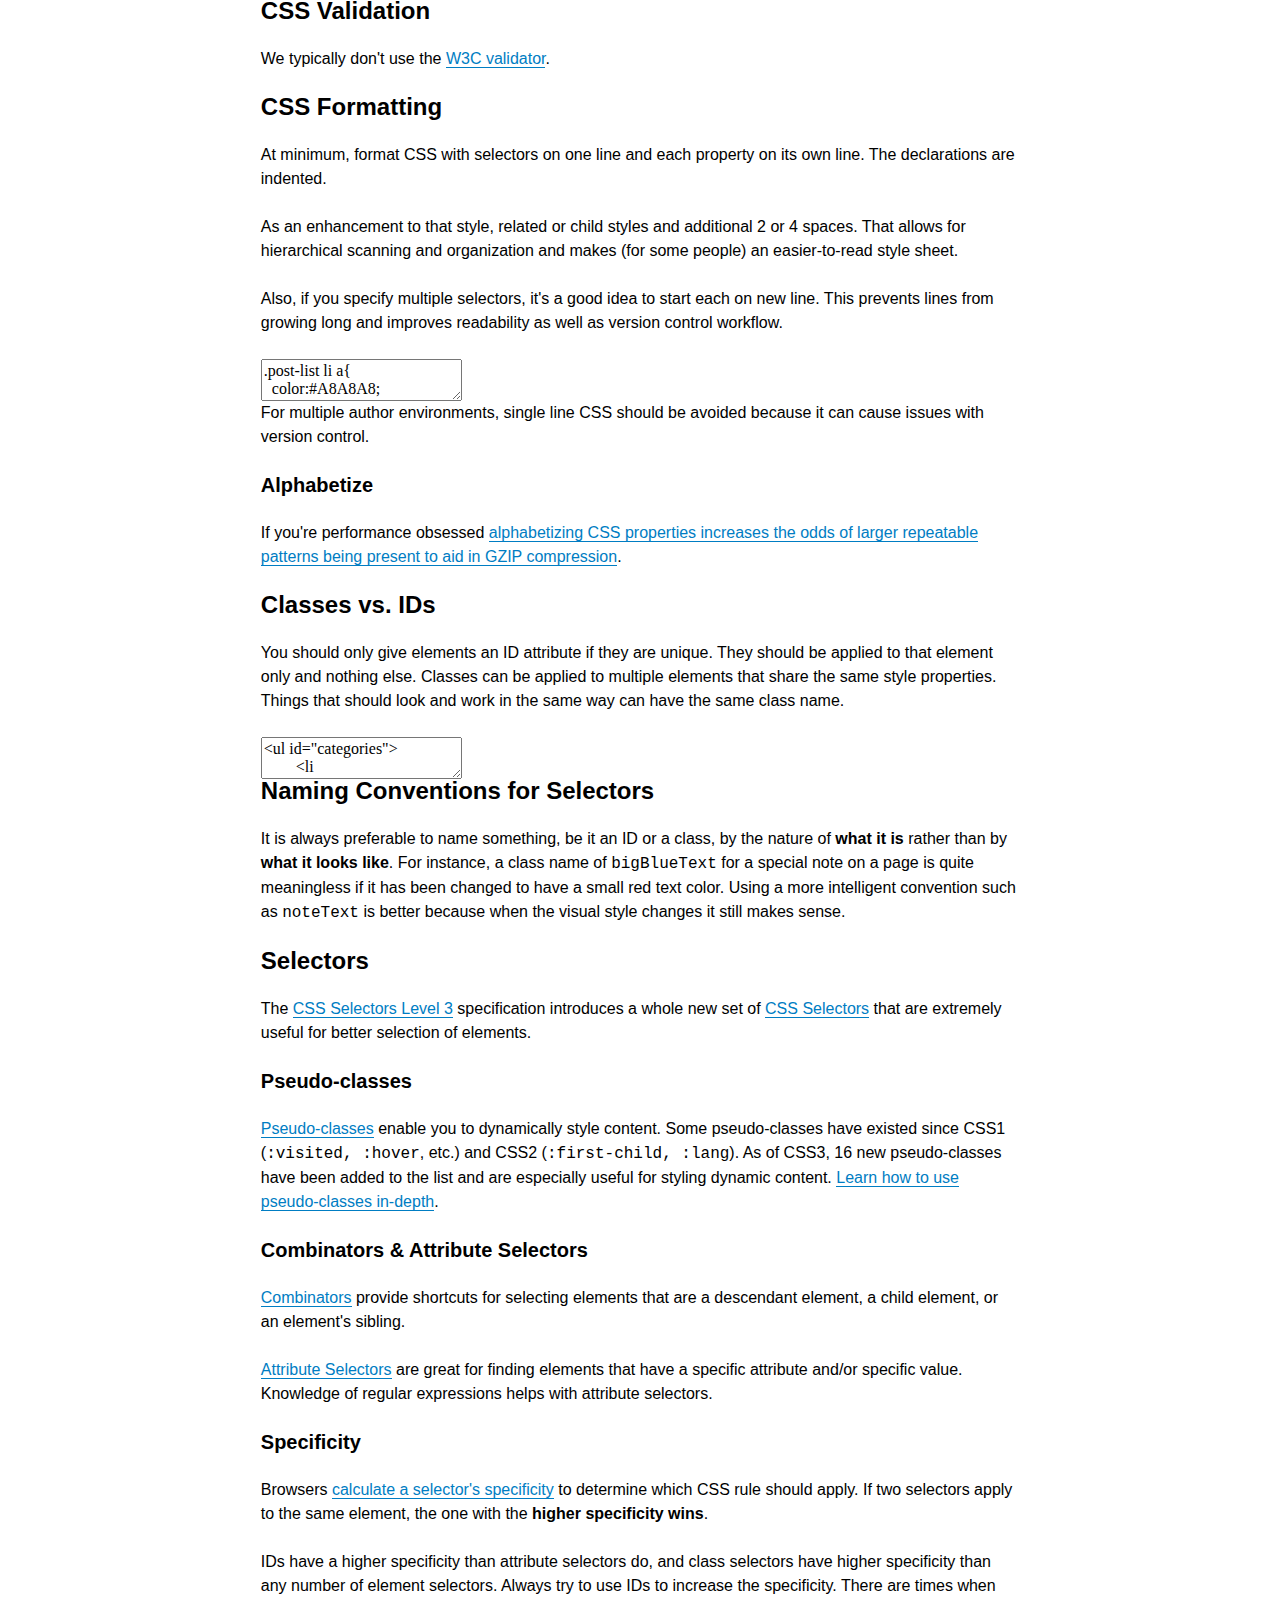
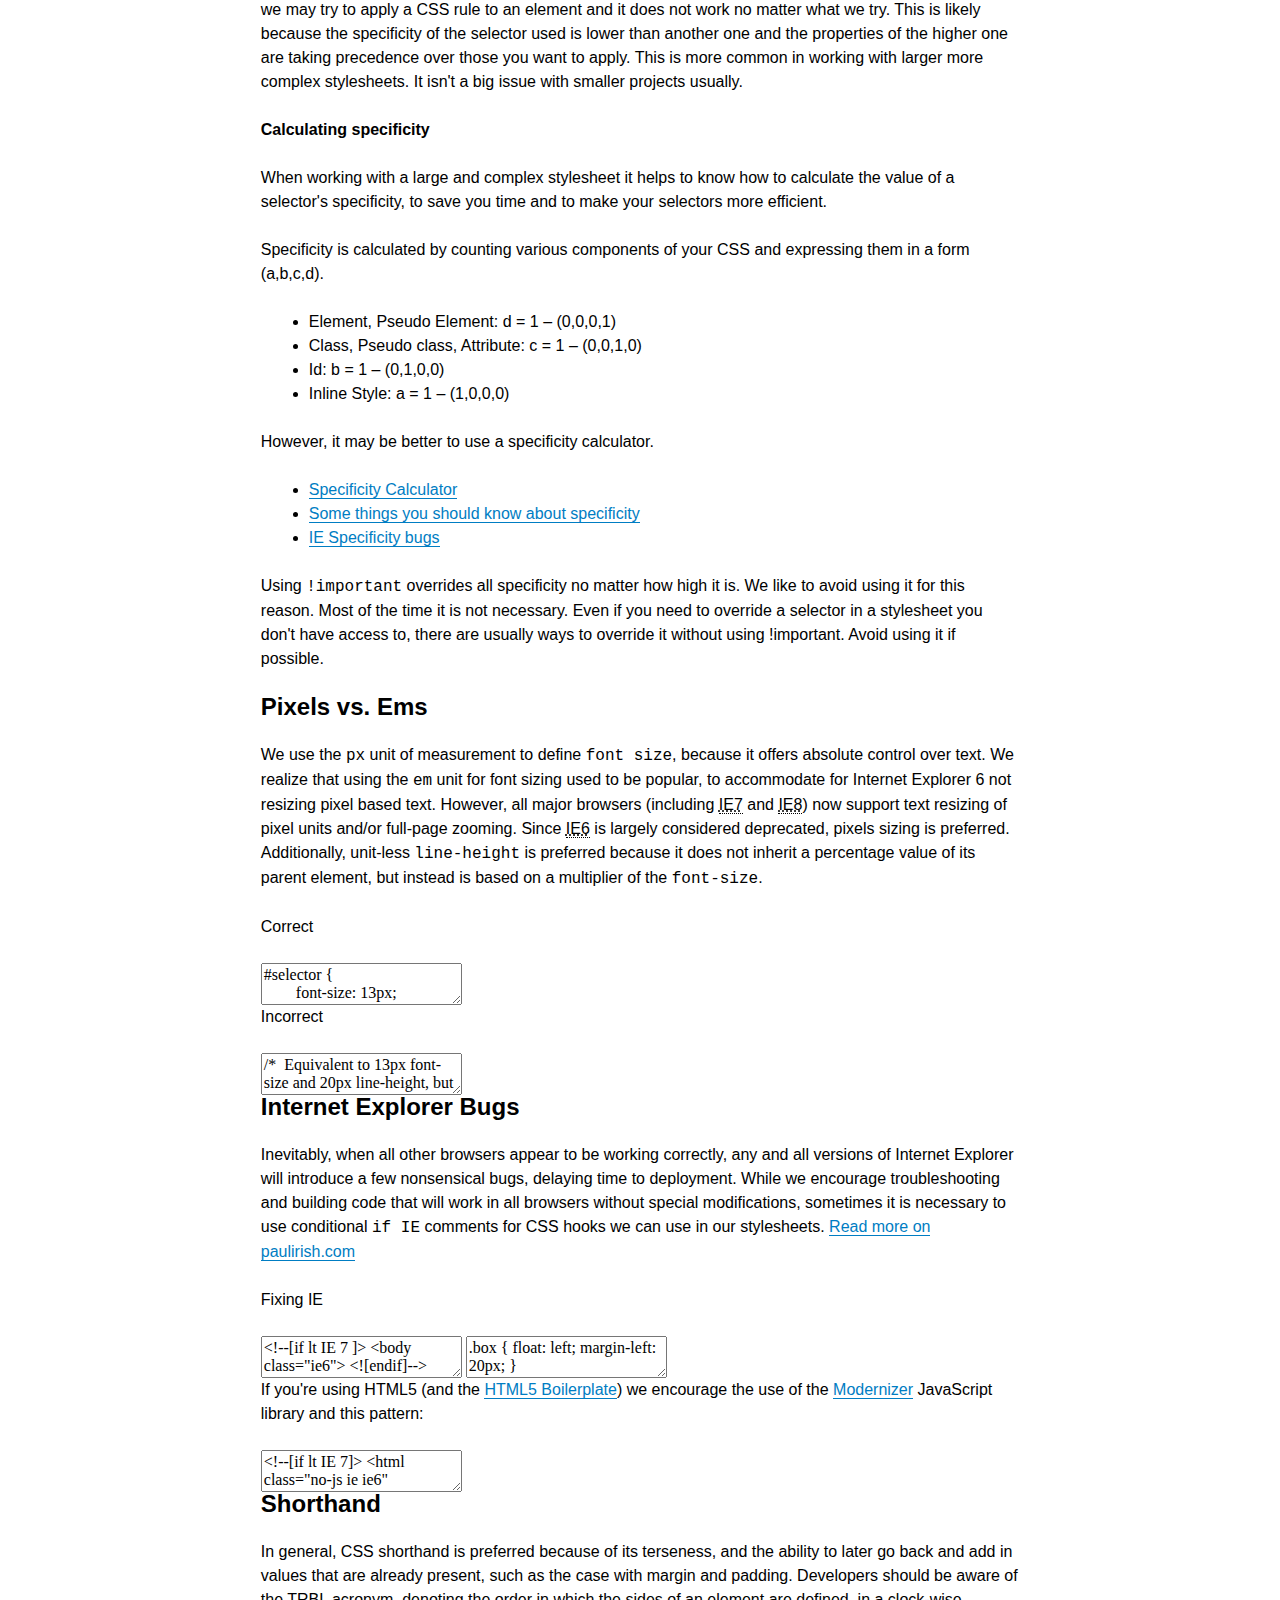
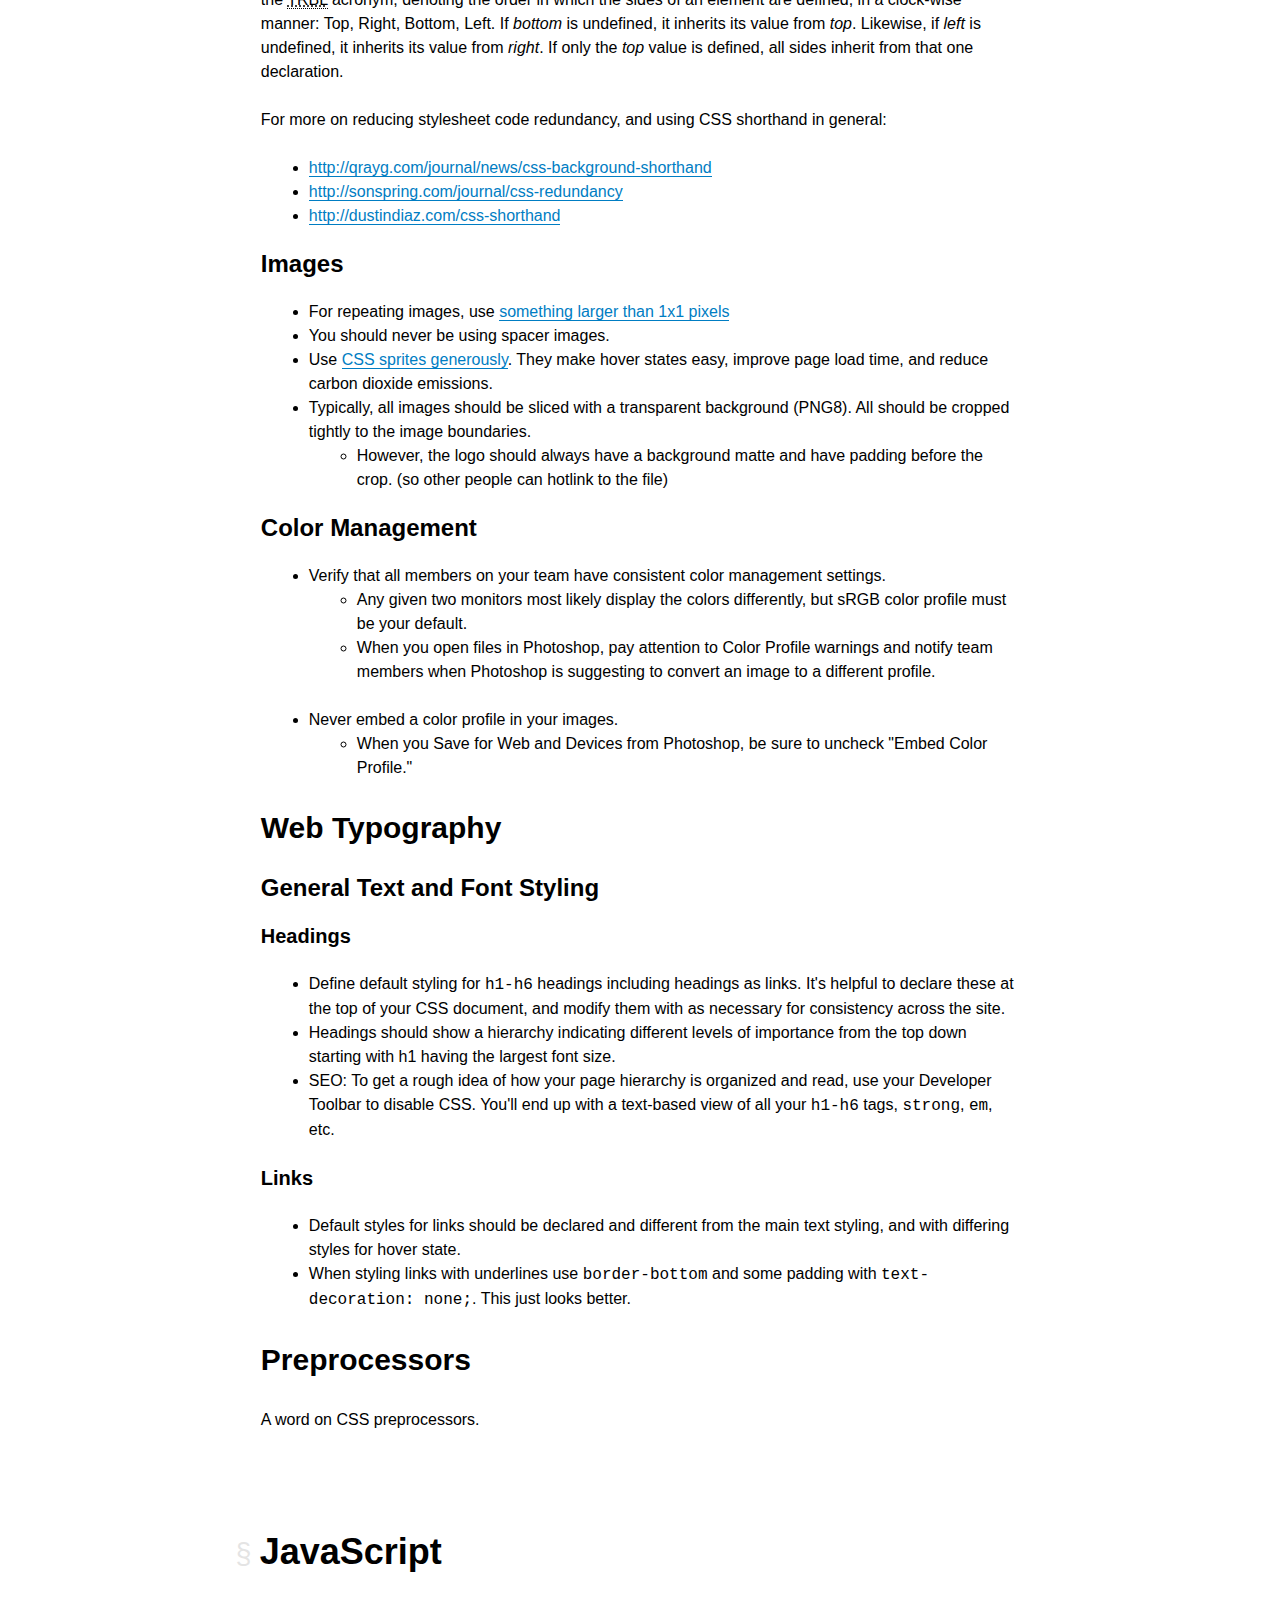
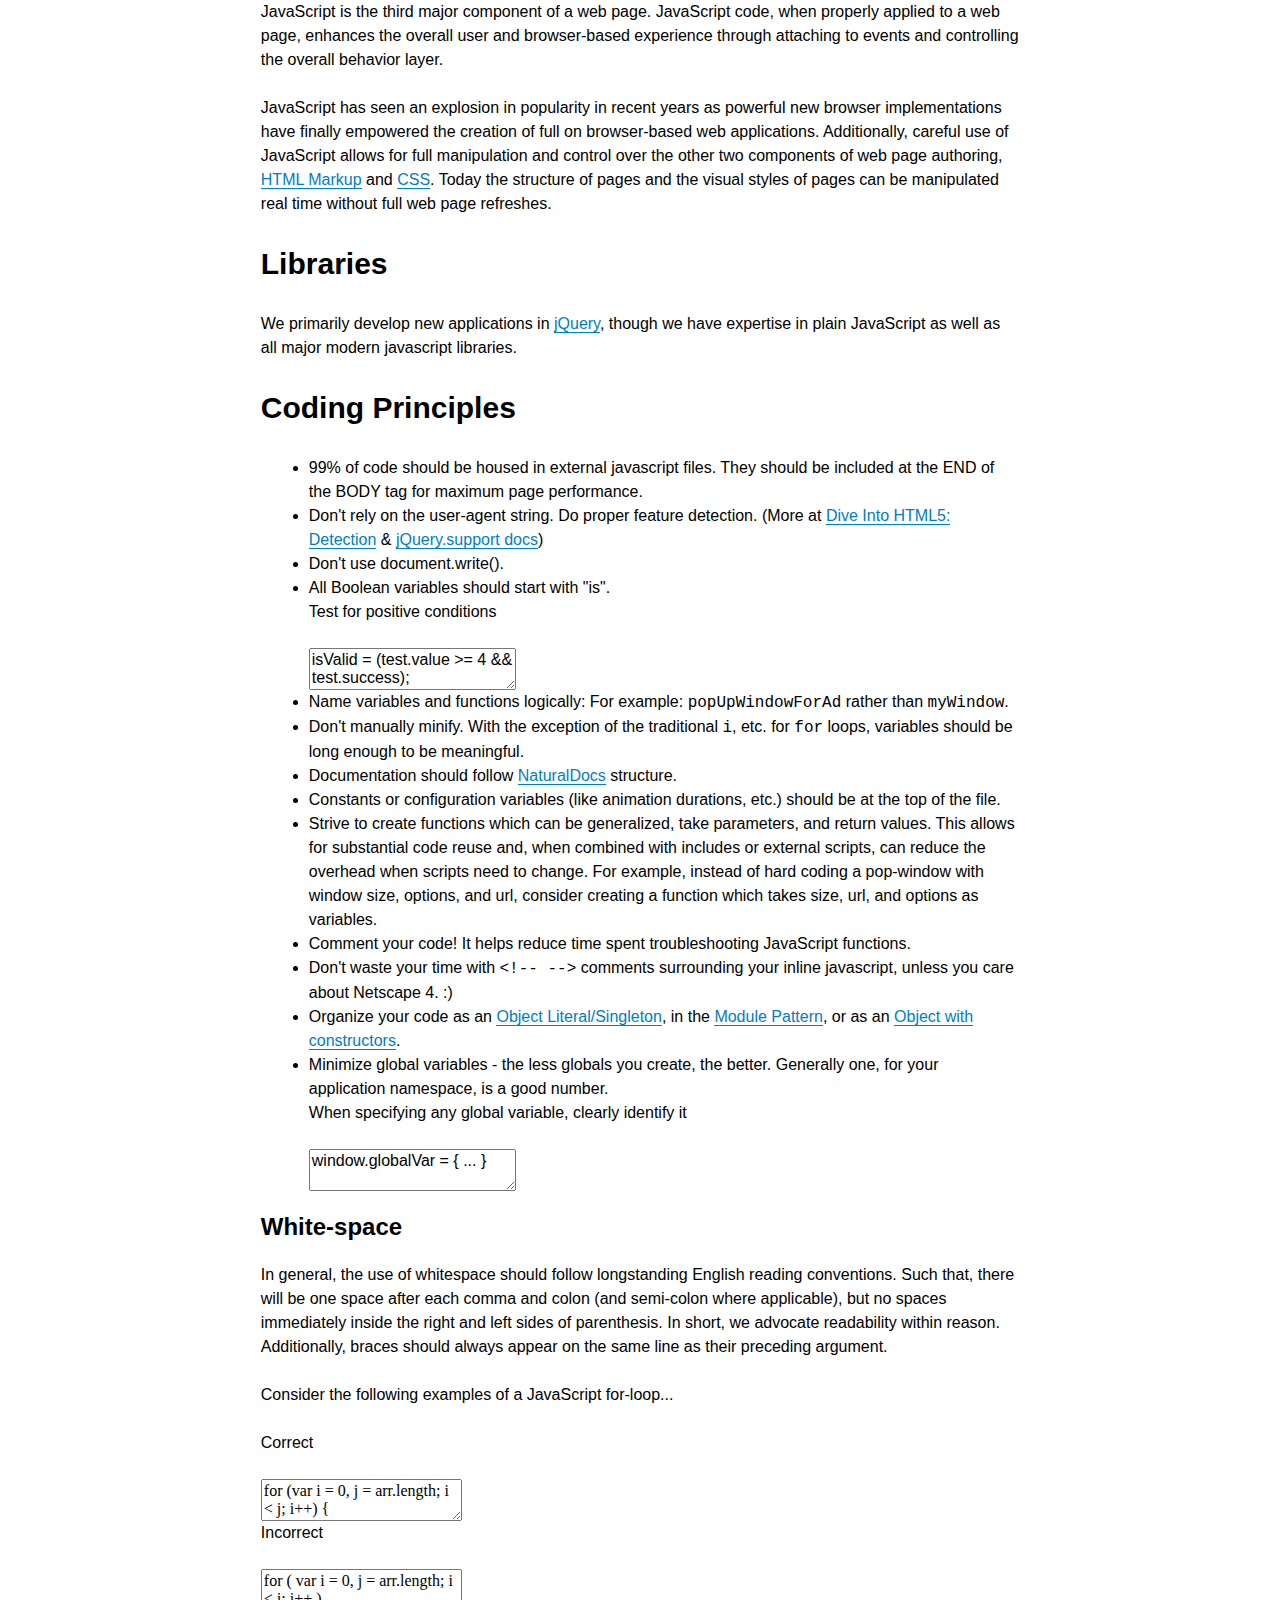
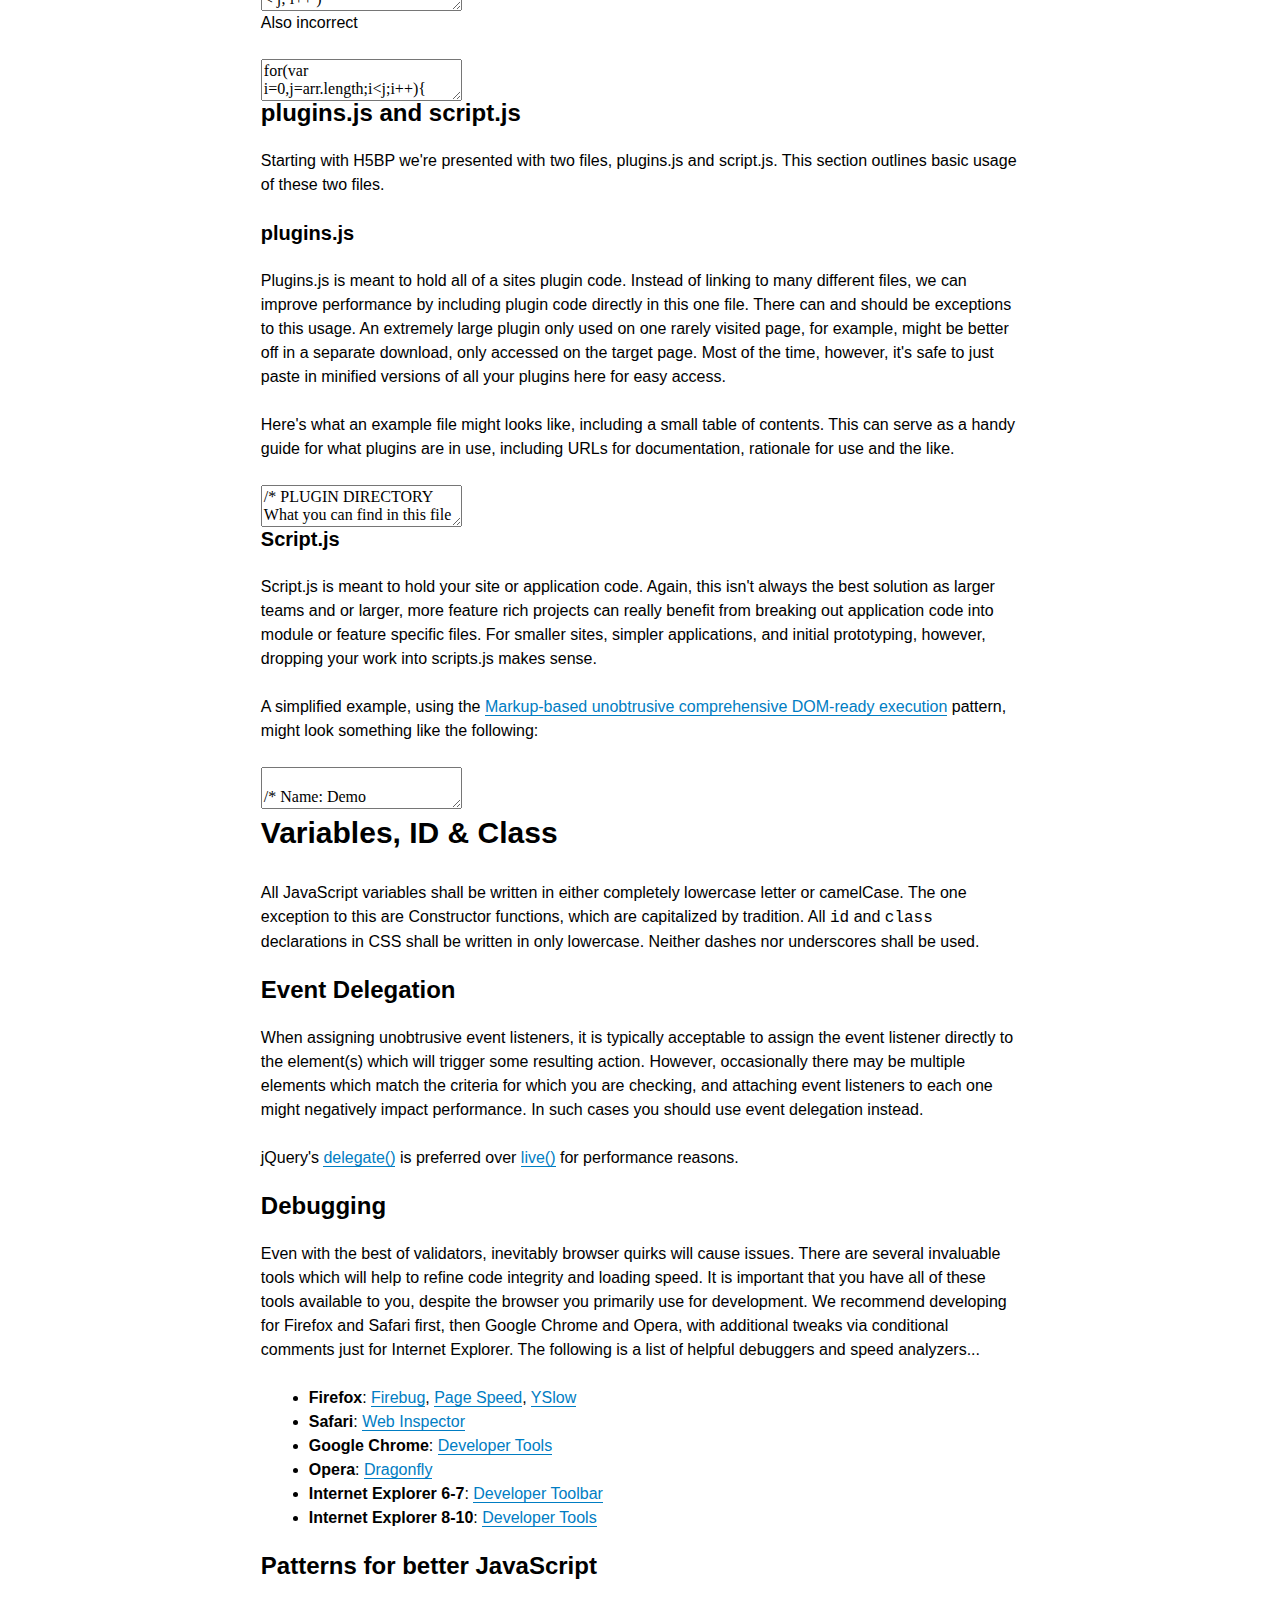
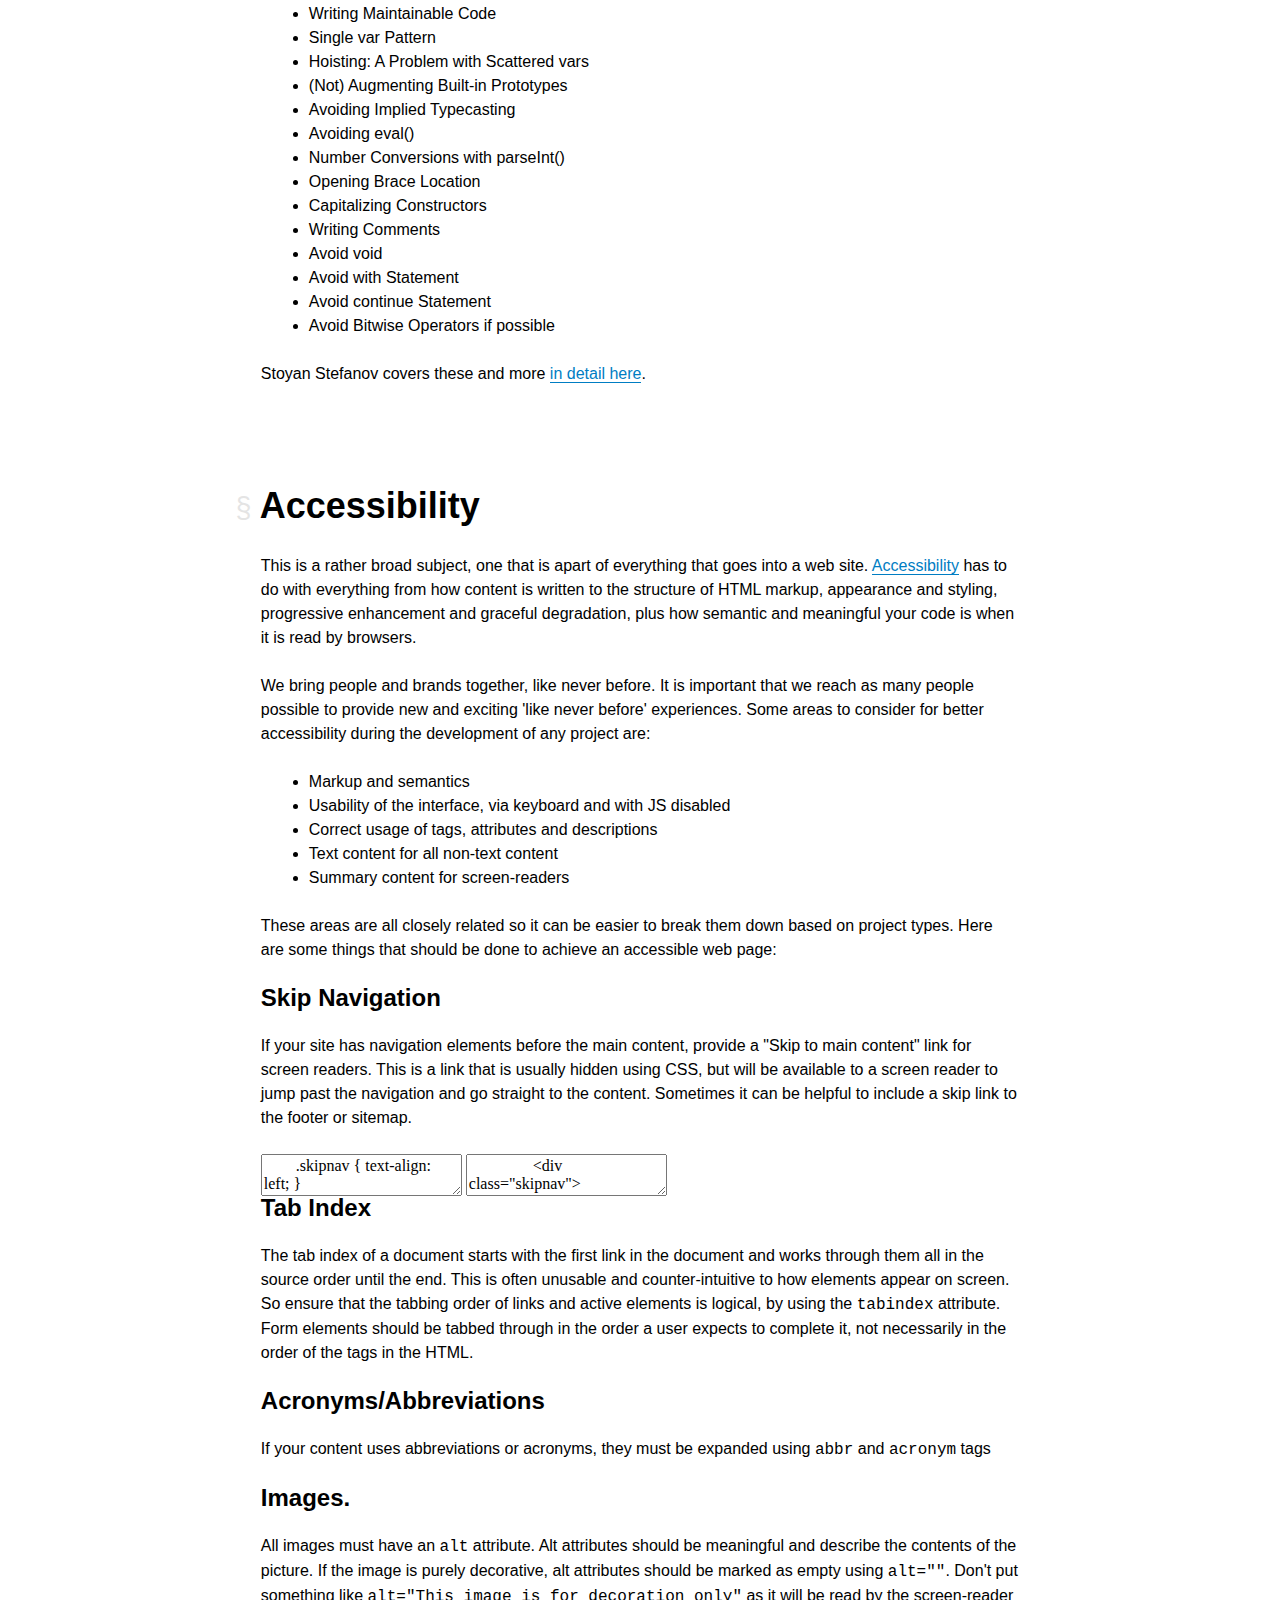
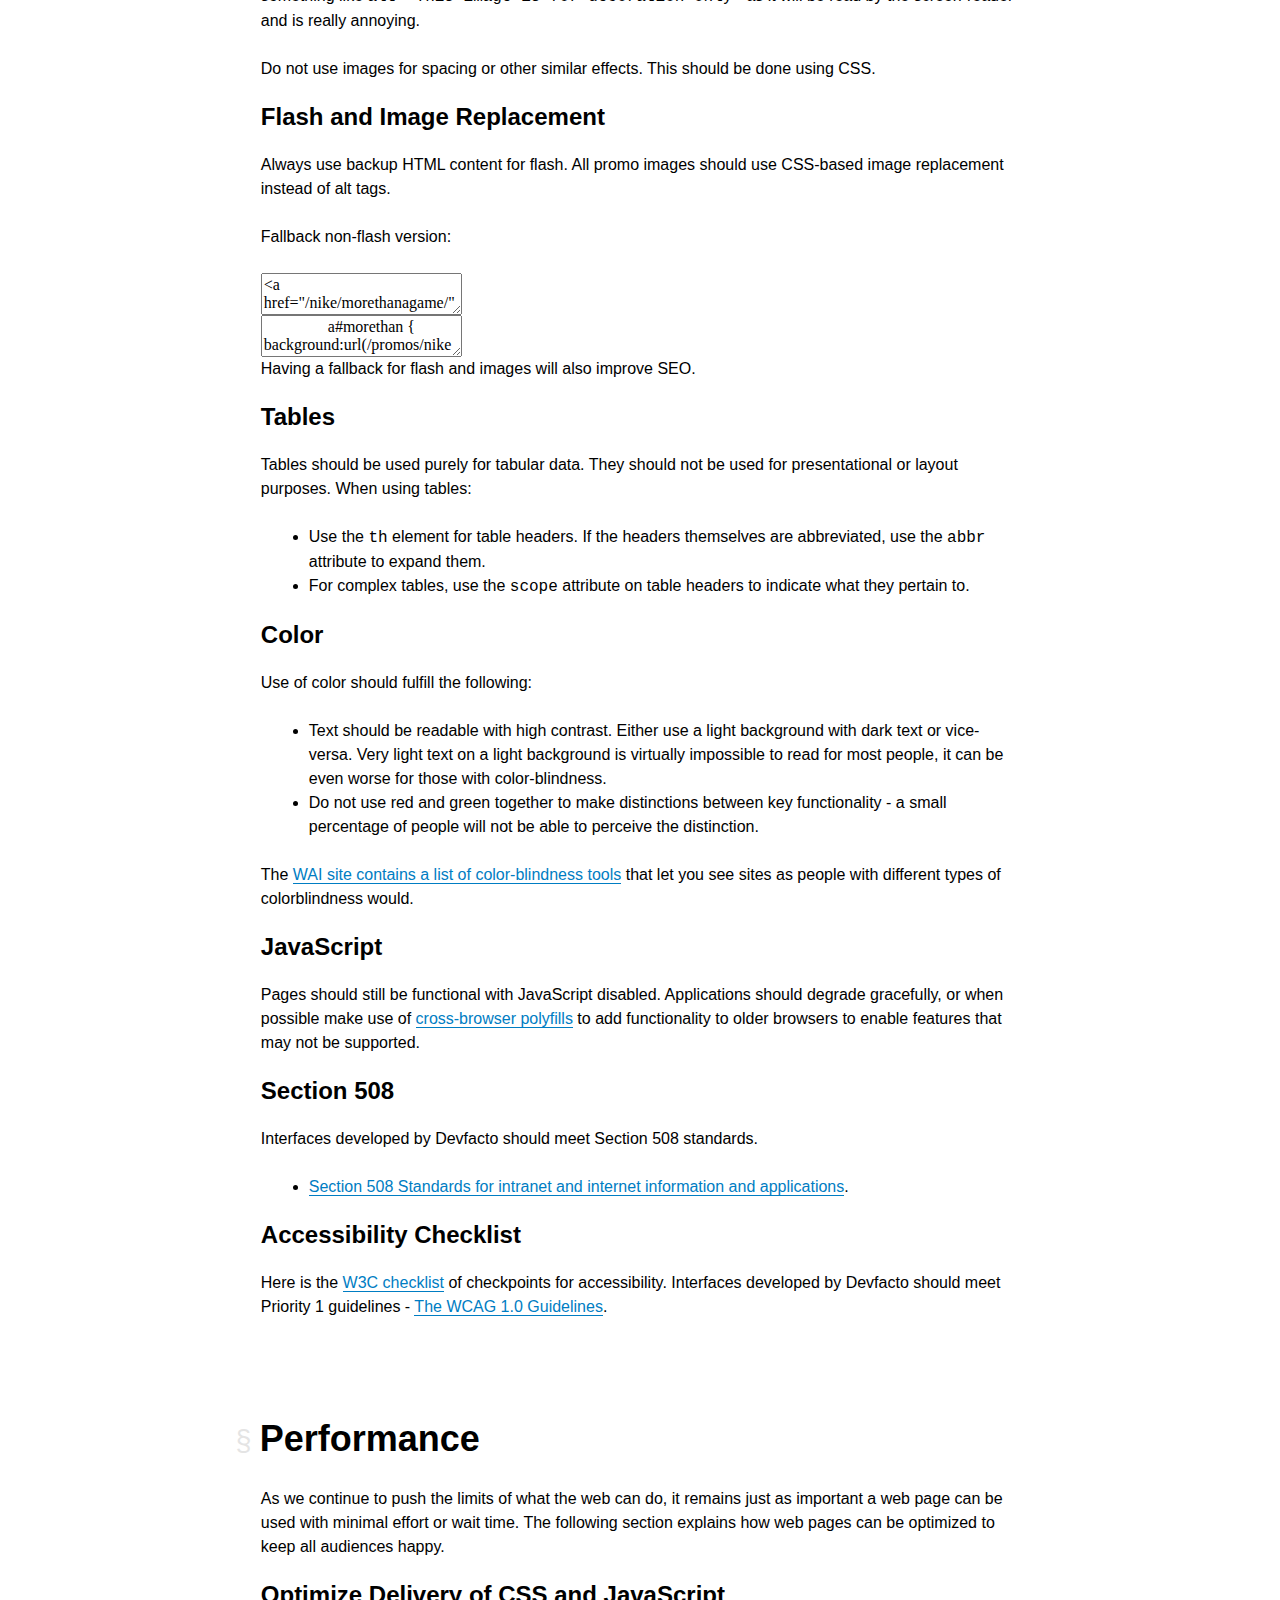
==== commit 3379f0ed: "Merge branch 'refs/heads/master' into gh-pages" ====
--- a/index.html
+++ b/index.html
@@ -52,8 +52,13 @@
       <div class="g six-tenths push--two-tenths">
       
     <h1>Front-end Coding Standards</h1>
-    <p class="lead">Includes best practices and further resources. Memorize these <em>by heart</em>.<br>
-    <span class="version">Version 0.5</span></p>
+    <p class="lead">Includes best practices and further resources. Memorize these <em>by heart</em>.</p>
+    <ul class="jumbotron__links">
+      <li><a href="https://github.com/stormwarning/frontend-code-standards">GitHub project</a></li>
+      <li><a href="https://github.com/stormwarning/frontend-code-standards/issues">Report an Issue</a></li>
+      <li><a href="https://github.com/stormwarning/frontend-code-standards/pulls">Contribute</a></li>
+      <li><span class="version">Version 0.75 </span></li>
+    </ul>
     
       </div>
     </div>
@@ -67,7 +72,7 @@
     <div class="gw">
       <div class="g six-tenths push--two-tenths">
       
-    <h1>Guidelines</h1>
+    <h1>Guidelines <a href="#_guidelines" title="Permalink to this section">&#167;</a></h1>
     
     <h2>Overview</h2>
 
@@ -109,7 +114,7 @@
     <div class="gw">
       <div class="g six-tenths push--two-tenths">
       
-    <h1>Markup</h1>
+    <h1>Markup &#167;</h1>
     
     <p>The first component of any web page is the tag-based markup language of <abbr title="HypterText Markup Language">HTML</abbr>. The Hyper Text Markup Language (HTML) has a sordid history but has come into its own in the last few years. After a lengthy experimentation with the XML-based  XHTML variant the industry has accepted that HTML is the future of the web.</p>
 		
@@ -132,9 +137,9 @@
   	<p>A nice aspect of HTML5 is that it streamlines the amount of code that is required. Meaningless attributes have been dropped, and the <code>DOCTYPE</code> declaration has been simplified significantly. Additionally, there is no need to use <code>CDATA</code> to escape inline JavaScript, formerly a requirement to meet XML strictness in XHTML.</p>
   	
   	<figure class="preCode">HTML5 Doctype</figure>
-  	<textarea class="brush: html;">
+  	<textarea class="brush:html">
     	<!DOCTYPE html>
-  	</textarea>
+    </textarea>
   	
   	<h3>Character Encoding</h3>
   
@@ -502,9 +507,9 @@
   		<li>Don't use document.write().</li>
   		<li>All Boolean variables should start with "is".
   			<figure class="preCode">Test for positive conditions</figure>
-  			<pre><code>
+  			<textarea class="brush:javascript">
 isValid = (test.value >= 4 && test.success);
-  			</code></pre>
+  			</textarea>
   		</li>
   		<li>Name variables and functions logically: For example: <code>popUpWindowForAd</code> rather than <code>myWindow</code>.</li>
           <li>Don't manually minify. With the exception of the traditional <code>i</code>, etc. for <code>for</code> loops, variables should be long enough to be meaningful.</li>
@@ -519,9 +524,9 @@
   
   	  <li>Minimize global variables - the less globals you create, the better. Generally one, for your application namespace, is a good number. 
   			<figure class="preCode">When specifying any global variable, clearly identify it</figure>		
-  			<pre><code>
+  			<textarea class="brush:javascript">
 window.globalVar = { ... }
-  			</code></pre>
+  			</textarea>
   		</li>
   	</ul>
   
@@ -534,26 +539,26 @@
   
 
   	<figure class="preCode">Correct</figure>
-  	<pre><code>
+  	<textarea class="brush:javascript">
 for (var i = 0, j = arr.length; i < j; i++) {
 	// Do something.
 }
-  	</code></pre>
+  	</textarea>
   
   	<figure class="preCode">Incorrect</figure>
-  	<pre><code>
+  	<textarea class="brush:javascript">
 for ( var i = 0, j = arr.length; i < j; i++ )
 {
 	// Do something.
 }
-  	</code></pre>
+  	</textarea>
   
   	<figure class="preCode">Also incorrect</figure>
-  	<pre><code>
-for(var i=0,j=arr.length;i&lt;j;i++){
+  	<textarea class="brush:javascript">
+for(var i=0,j=arr.length;i<j;i++){
 	// Do something.
 }
-  	</code></pre>
+  	</textarea>
   
   
   	<h3>plugins.js and script.js</h3>
@@ -566,7 +571,7 @@
   
   	<p>Here's what an example file might looks like, including a small table of contents. This can serve as a handy guide for what plugins are in use, including URLs for documentation, rationale for use and the like.</p>
   
-  	<pre><code>
+  	<textarea class="brush:javascript">
 /* PLUGIN DIRECTORY
 What you can find in this file [listed in order they appear]
 
@@ -641,7 +646,7 @@
 //SNIPPED
 	   return this;
 };
-  	</code></pre>
+  	</textarea>
   
   
   	<h4>Script.js</h4>
@@ -650,7 +655,7 @@
   
   	<p>A simplified example, using the <a href='http://paulirish.com/2009/markup-based-unobtrusive-comprehensive-dom-ready-execution/'>Markup-based unobtrusive comprehensive DOM-ready execution</a> pattern, might look something like the following:</p>
   
-  	<pre><code>     
+  	<textarea class="brush:javascript">     
 /* Name: Demo
 Author: Demo King */
 /*demo namespace*/
@@ -685,7 +690,7 @@
    }
  }
 }
-  	</code></pre>
+  	</textarea>
 
 
     <h2>Variables, ID &amp; Class</h2>
@@ -738,7 +743,11 @@
   	 </div>
 	 </div>
   </section>
-  
+
+<!-- 
+  ######## ACCESSIBILITY ########
+-->  
+
   <section class="content__section" id="_accessibility">
     <div class="gw">
       <div class="g six-tenths push--two-tenths">
@@ -762,7 +771,7 @@
   
   	<p>If your site has navigation elements before the main content, provide a "Skip to main content" link for screen readers. This is a link that is usually hidden using CSS, but will be available to a screen reader to jump past the navigation and go straight to the content. Sometimes it can be helpful to include a skip link to the footer or sitemap.</p>
   
-  	<pre><code>
+  	<textarea class="brush:css">
   	.skipnav { text-align: left; }
   	.skipnav a {
   		position: absolute;
@@ -779,14 +788,14 @@
   		overflow: visible; 
   		text-decoration: underline;
   	}
-  	</code></pre>
-  
-  	<pre><code>
+  	</textarea>
+  
+  	<textarea class="brush:html">
   		<div class="skipnav">
   			<a href="#maincontent">Skip to main content</a>
   			<a href="#sitemap">Skip to footer site map</a>
   		</div>
-  	</code></pre>
+  	</textarea>
   
   	<h3>Tab Index</h3>
   
@@ -807,147 +816,19 @@
   	<p>Always use backup HTML content for flash. All promo images should use CSS-based image replacement instead of alt tags.</p>
   
   	<figure class="preCode">Fallback non-flash version:</figure>
-  	<pre><code>
+  	<textarea class="brush:html">
 <a href="/nike/morethanagame/" id="morethan">
   <h4>Nike: More Than A Game</h4>
   <h5>Experience the movement and view apparel</h5>
 </a>
-  	</code></pre>
+  	</textarea>
   
   	<br />
   	
-  	<pre><code>
+  	<textarea class="brush:css">
   		a#morethan { background:url(/promos/nikegame.jpg) no-repeat; width: 200px; height: 100px;
   					 text-indent: -999px; overflow:hidden; display:block; }
-  	</code></pre>
-  
-  	<p>Having a fallback for flash and images will also improve SEO.</p>
-  
-  	<h3>Tables</h3>
-  
-  	<p>Tables should be used purely for tabular data. They should not be used for presentational or layout purposes. When using tables:</p>
-  
-  	<ul>
-  		<li>Use the <code>th</code> element for table headers. If the headers themselves are abbreviated, use the <code>abbr</code> attribute to expand them.</li>
-  		<li>For complex tables, use the <code>scope</code> attribute on table headers to indicate what they pertain to.</li>
-  	</ul>
-  
-  	<h3>Color</h3>
-  
-  	<p>Use of color should fulfill the following:</p>
-  
-  	<ul>
-  		<li>Text should be readable with high contrast. Either use a light background with dark text or vice-versa. Very light text on a light background is virtually impossible to read for most people, it can be even worse for those with color-blindness.</li>
-  		<li>Do not use red and green together to make distinctions between key functionality - a small percentage of people will not be able to perceive the distinction.</li>
-  	</ul>
-  
-  	<p>The <a href="http://www.w3.org/WAI/ER/existingtools.html" target="_blank">WAI site contains a list of color-blindness tools</a> that let you see sites as people with different types of colorblindness would.</p>
-  
-  	<h3>JavaScript</h3>
-  
-  	<p>Pages should still be functional with JavaScript disabled. Applications should degrade gracefully, or when possible make use of <a href="https://github.com/Modernizr/Modernizr/wiki/HTML5-Cross-Browser-Polyfills">cross-browser polyfills</a> to add functionality to older browsers to enable features that may not be supported.</p>
-  
-  	<h3>Section 508</h3>
-  
-  	<p>Interfaces developed by Devfacto should meet Section 508 standards.</p>
-  
-  	<ul>
-  		<li><a href="http://www.section508.gov/index.cfm?FuseAction=Content&ID=12#Web">Section 508 Standards for intranet and internet information and applications</a>.</li>
-  	</ul>
-  
-  	<h3>Accessibility Checklist</h3>
-  
-  	<p>Here is the <a href="http://www.w3.org/TR/WCAG10/full-checklist.html">W3C checklist</a> of checkpoints for accessibility. Interfaces developed by Devfacto should meet Priority 1 guidelines - <a href="http://www.w3.org/TR/1999/WAI-WEBCONTENT-19990505/#Guidelines">The WCAG 1.0 Guidelines</a>.</p>
-
-      </div>
-    </div>
-  </section>
-
-<!-- 
-  ######## ACCESSIBILITY ########
--->  
-
-  <section class="content__section" id="_accessibility">
-    <div class="gw">
-      <div class="g six-tenths push--two-tenths">
-      
-    <h1>Accessibility</h1>
-    
-    <p>This is a rather broad subject, one that is apart of everything that goes into a web site. <a href="http://www.w3.org/WAI/" target="_blank">Accessibility</a> has to do with everything from how content is written to the structure of HTML markup, appearance and styling, progressive enhancement and graceful degradation, plus how semantic and meaningful your code is when it is read by browsers.</p>	
-    <p>We bring people and brands together, like never before. It is important that we reach as many people possible to provide new and exciting 'like never before' experiences. Some areas to consider for better accessibility during the development of any project are:</p>
-
-  	<ul>
-  		<li>Markup and semantics</li>
-  		<li>Usability of the interface, via keyboard and with JS disabled</li>
-  		<li>Correct usage of tags, attributes and descriptions</li>
-  		<li>Text content for all non-text content</li>
-  		<li>Summary content for screen-readers</li>
-  	</ul>
-  
-  	<p>These areas are all closely related so it can be easier to break them down based on project types. Here are some things that should be done to achieve an accessible web page:</p>
-  
-  	<h3>Skip Navigation</h3>
-  
-  	<p>If your site has navigation elements before the main content, provide a "Skip to main content" link for screen readers. This is a link that is usually hidden using CSS, but will be available to a screen reader to jump past the navigation and go straight to the content. Sometimes it can be helpful to include a skip link to the footer or sitemap.</p>
-  
-  	<pre><code>
-  	.skipnav { text-align: left; }
-  	.skipnav a {
-  		position: absolute;
-  		left: -10000px; 
-  		width: 1px; 
-  		height: 1px; 
-  		overflow: hidden;
-  	}
-  	.skipnav a:focus, .skipnav a:active { 
-  		position: static; 
-  		left: 0; 
-  		width: auto; 
-  		height: auto; 
-  		overflow: visible; 
-  		text-decoration: underline;
-  	}
-  	</code></pre>
-  
-  	<pre><code>
-  		<div class="skipnav">
-  			<a href="#maincontent">Skip to main content</a>
-  			<a href="#sitemap">Skip to footer site map</a>
-  		</div>
-  	</code></pre>
-  
-  	<h3>Tab Index</h3>
-  
-  	<p>The tab index of a document starts with the first link in the document and works through them all in the source order until the end. This is often unusable and counter-intuitive to how elements appear on screen. So ensure that the tabbing order of links and active elements is logical, by using the <code>tabindex</code> attribute. Form elements should be tabbed through in the order a user expects to complete it, not necessarily in the order of the tags in the HTML.</p>
-  
-  	<h3>Acronyms/Abbreviations</h3>
-  
-  	<p>If your content uses abbreviations or acronyms, they must be expanded using <code>abbr</code> and <code>acronym</code> tags</p>
-  
-  	<h3>Images.</h3>
-  
-  	<p>All images must have an <code>alt</code> attribute. Alt attributes should be meaningful and describe the contents of the picture. If the image is purely decorative, alt attributes should be marked as empty using <code>alt=""</code>. Don't put something like <code>alt="This image is for decoration only"</code> as it will be read by the screen-reader and is really annoying.</p>
-  
-  	<p>Do not use images for spacing or other similar effects. This should be done using CSS.</p>
-  
-  	<h3>Flash and Image Replacement</h3>
-  
-  	<p>Always use backup HTML content for flash. All promo images should use CSS-based image replacement instead of alt tags.</p>
-  
-  	<figure class="preCode">Fallback non-flash version:</figure>
-  	<pre><code>
-<a href="/nike/morethanagame/" id="morethan">
-  <h4>Nike: More Than A Game</h4>
-  <h5>Experience the movement and view apparel</h5>
-</a>
-  	</code></pre>
-  
-  	<br />
-  	
-  	<pre><code>
-  		a#morethan { background:url(/promos/nikegame.jpg) no-repeat; width: 200px; height: 100px;
-  					 text-indent: -999px; overflow:hidden; display:block; }
-  	</code></pre>
+  	</textarea>
   
   	<p>Having a fallback for flash and images will also improve SEO.</p>
   
@@ -1905,6 +1786,27 @@
     
     <p>This document would not be possible without standing on the shoulders of giants.</p>
     
+    <h2>The original authors of Roundarch/Isobar Front-end Standards</h2>
+    
+    <ul>
+  		<li><a href="http://twitter.com/#%21/paul_irish">Paul Irish</a></li>
+  		<li><a href="http://twitter.com/#%21/nickcooley">Nick Cooley</a></li>
+  		<li><a href="http://twitter.com/#%21/_ajm">Adam McIntyre</a></li>
+  		<li><a href="http://htmlcssjavascript.com/">Rob Larsen</a></li>
+  		<li><a href="http://twitter.com/#%21/jayroh">Joel Oliviera</a></li>
+  		<li><a href="http://twitter.com/#%21/jaredwilli">Jared Williams</a></li>
+  		<li><a href="http://twitter.com/#%21/annettish">Annette Arabasz</a></li>
+  		<li><a href="http://twitter.com/#%21/rcherny">Rob Cherny</a></li>
+  	</ul>
+  	
+  	<h2>The writings of</h2>
+  	
+  	<ul>
+  	 <li><a href="http://www.stubbornella.org/">Nicole Sullivan</a></li>
+  	 <li>Harry Roberts</li>
+  	 <li>Chris Coyier</li>
+  	</ul>
+    
       </div>
     </div>
   </section>
